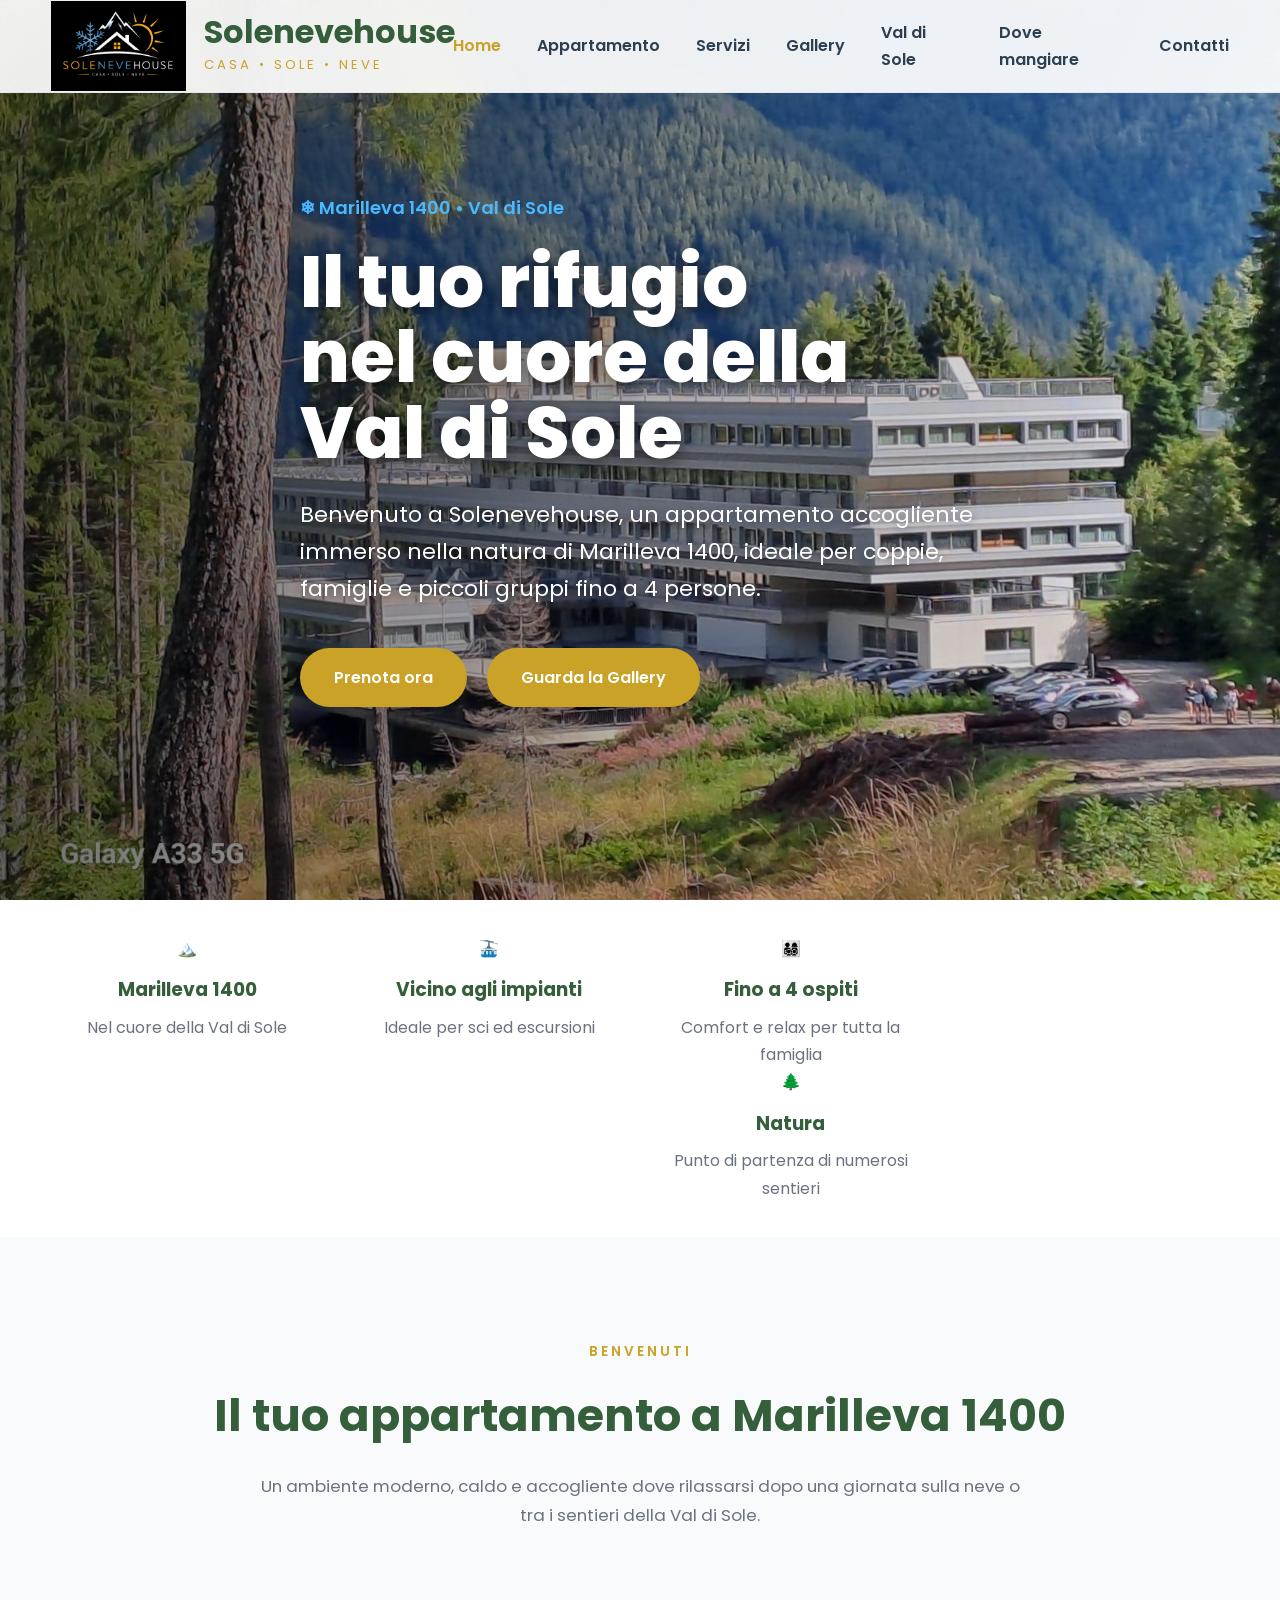
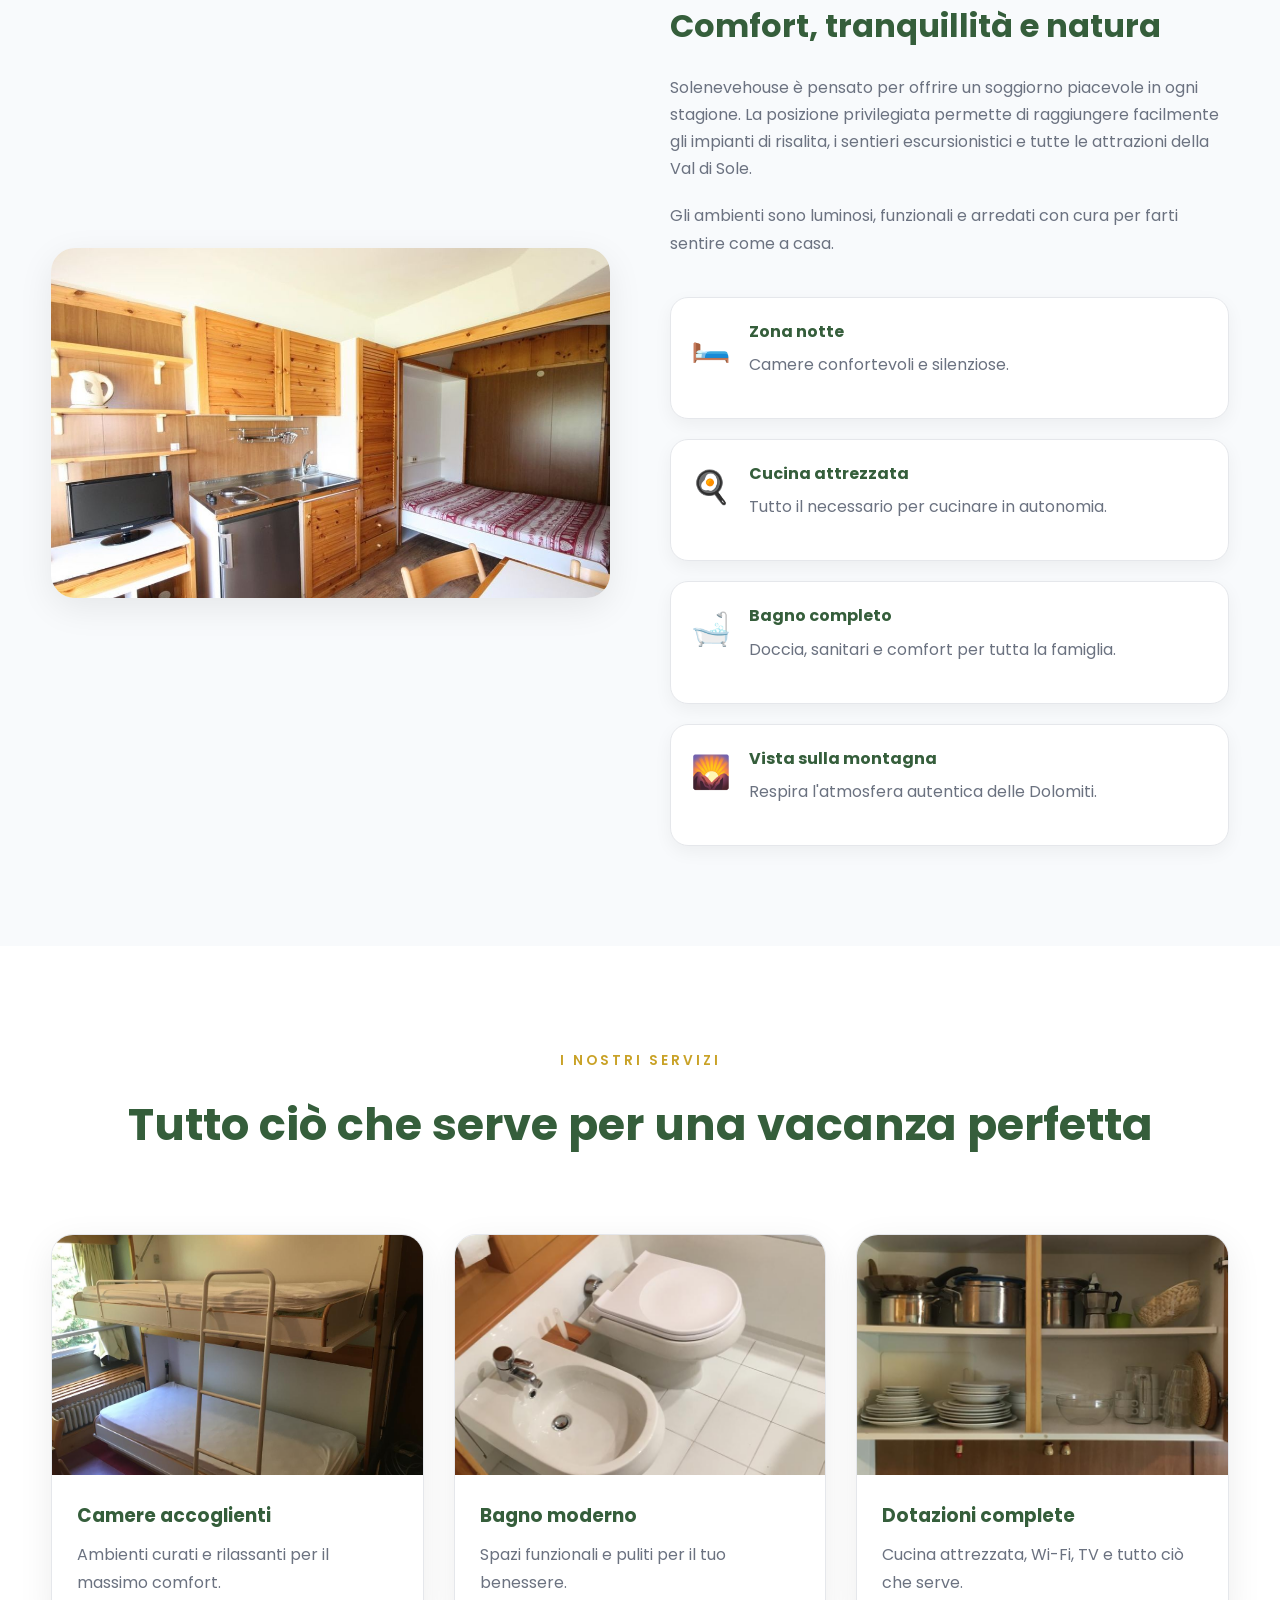
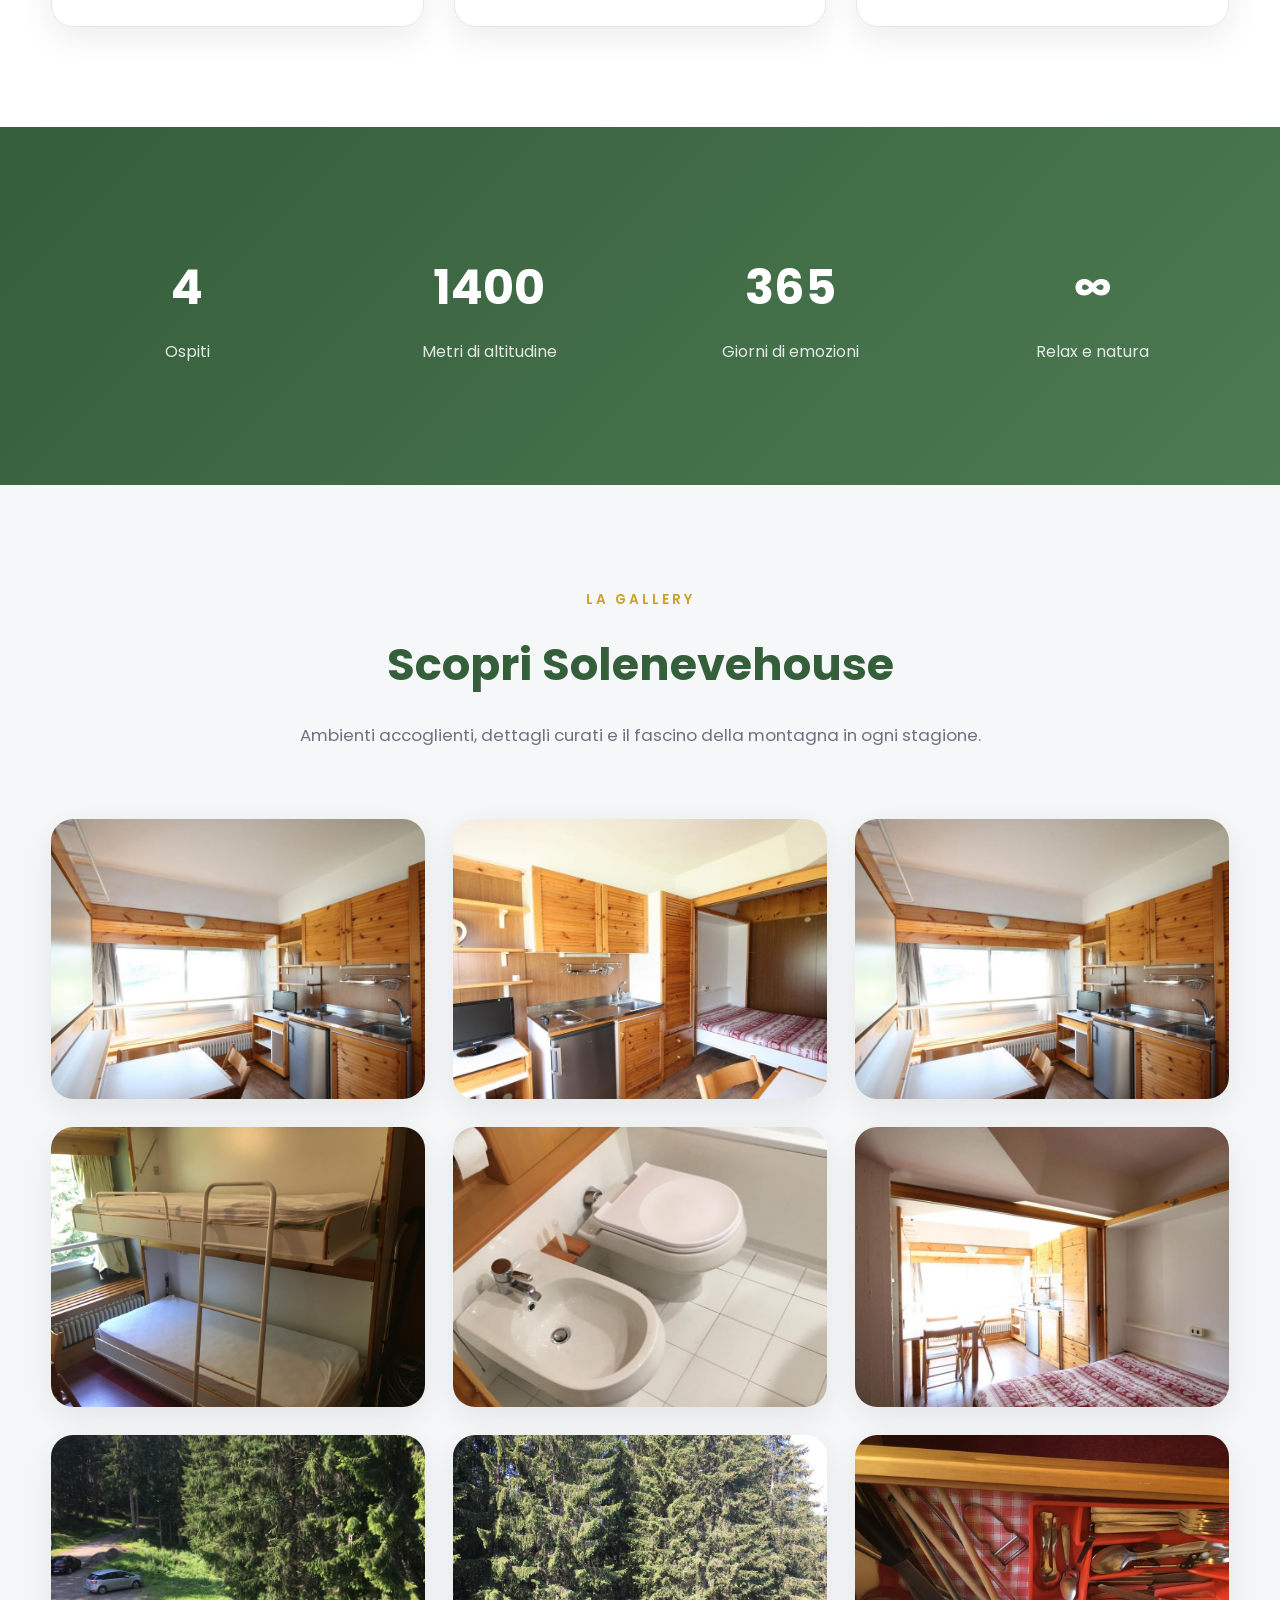
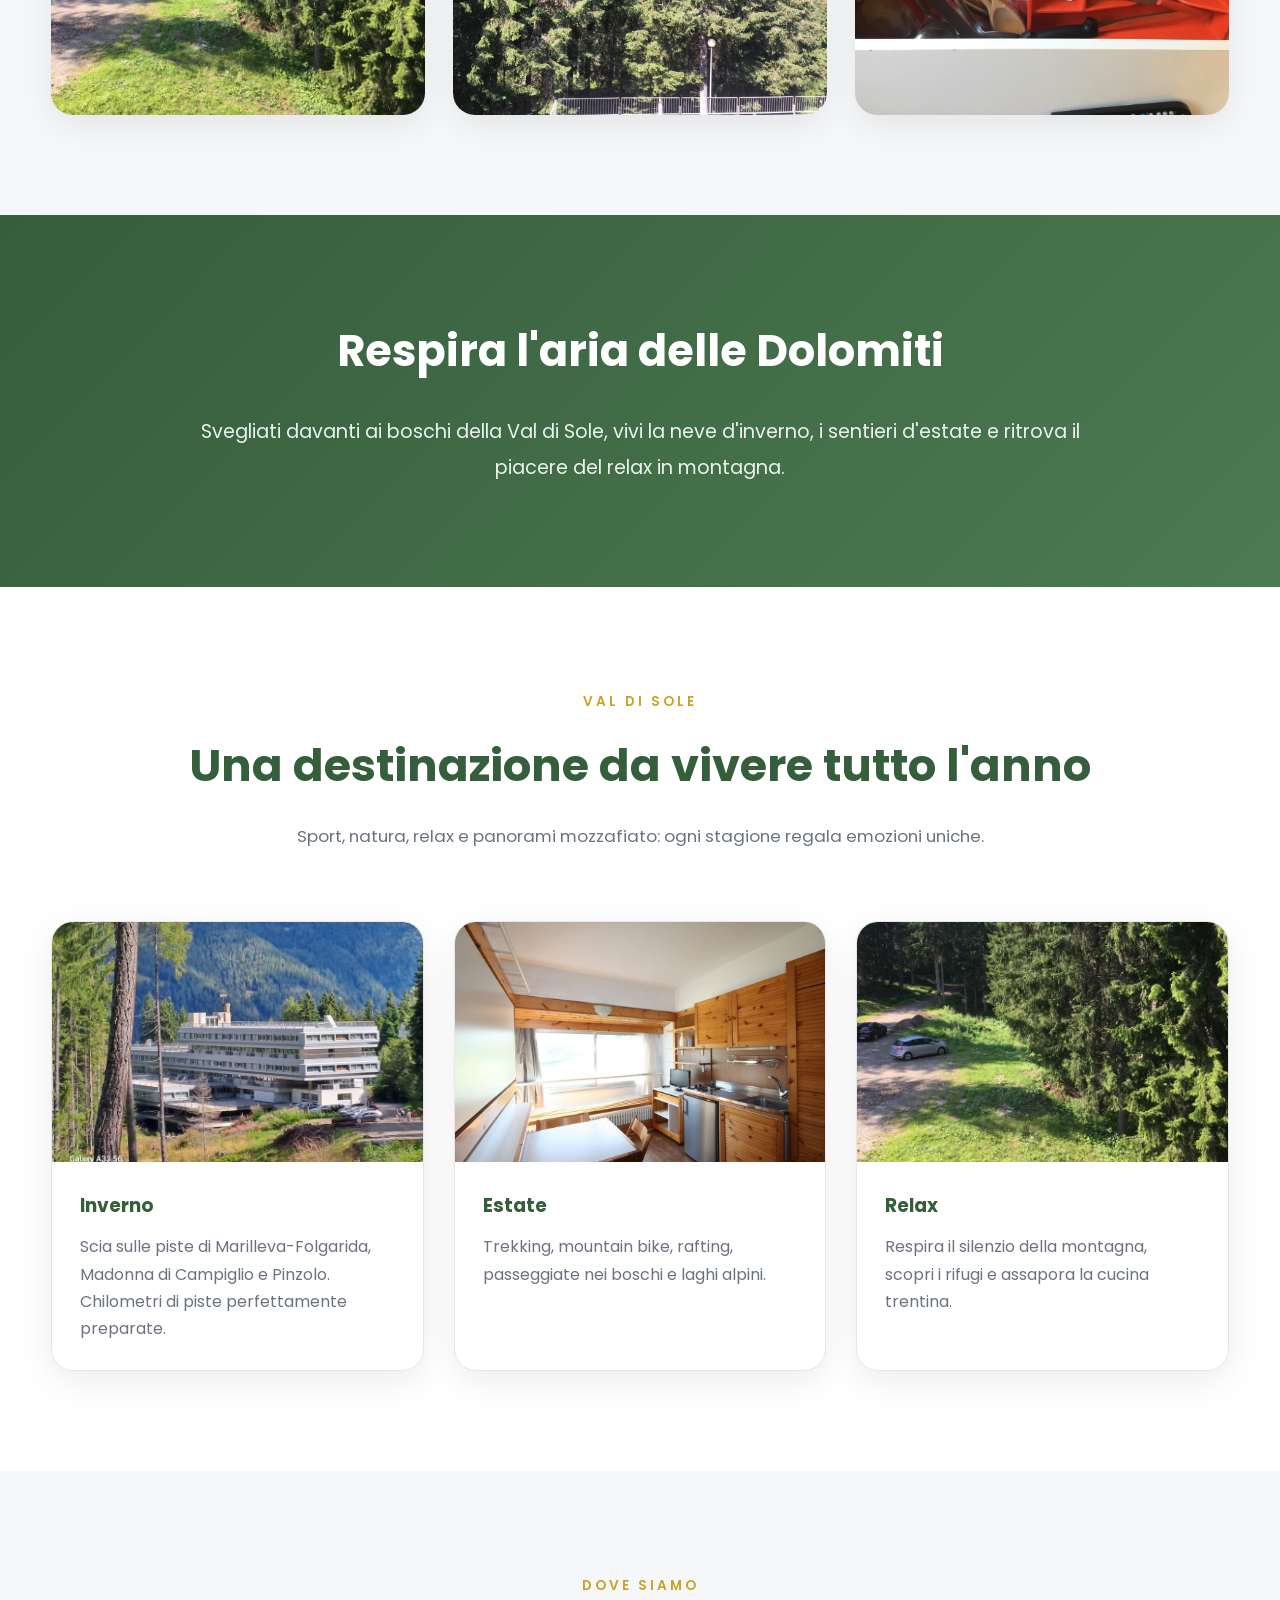
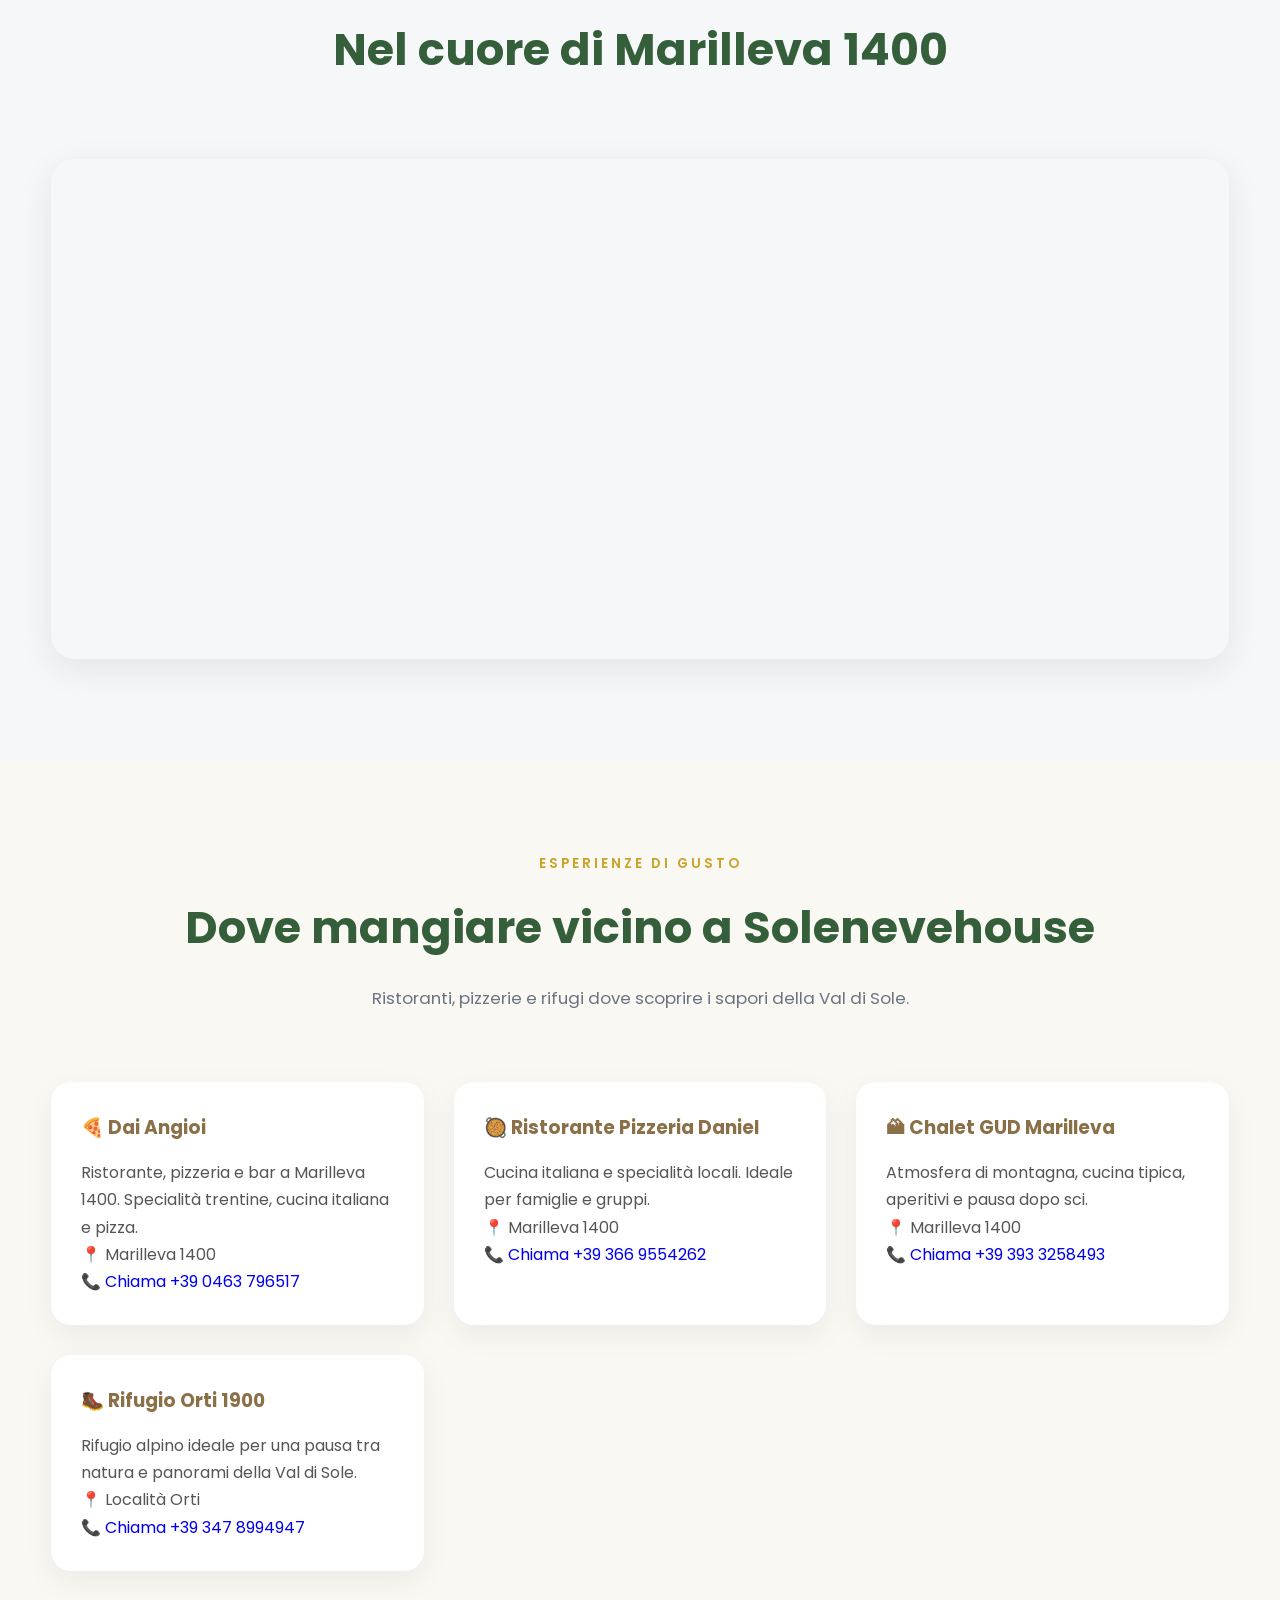
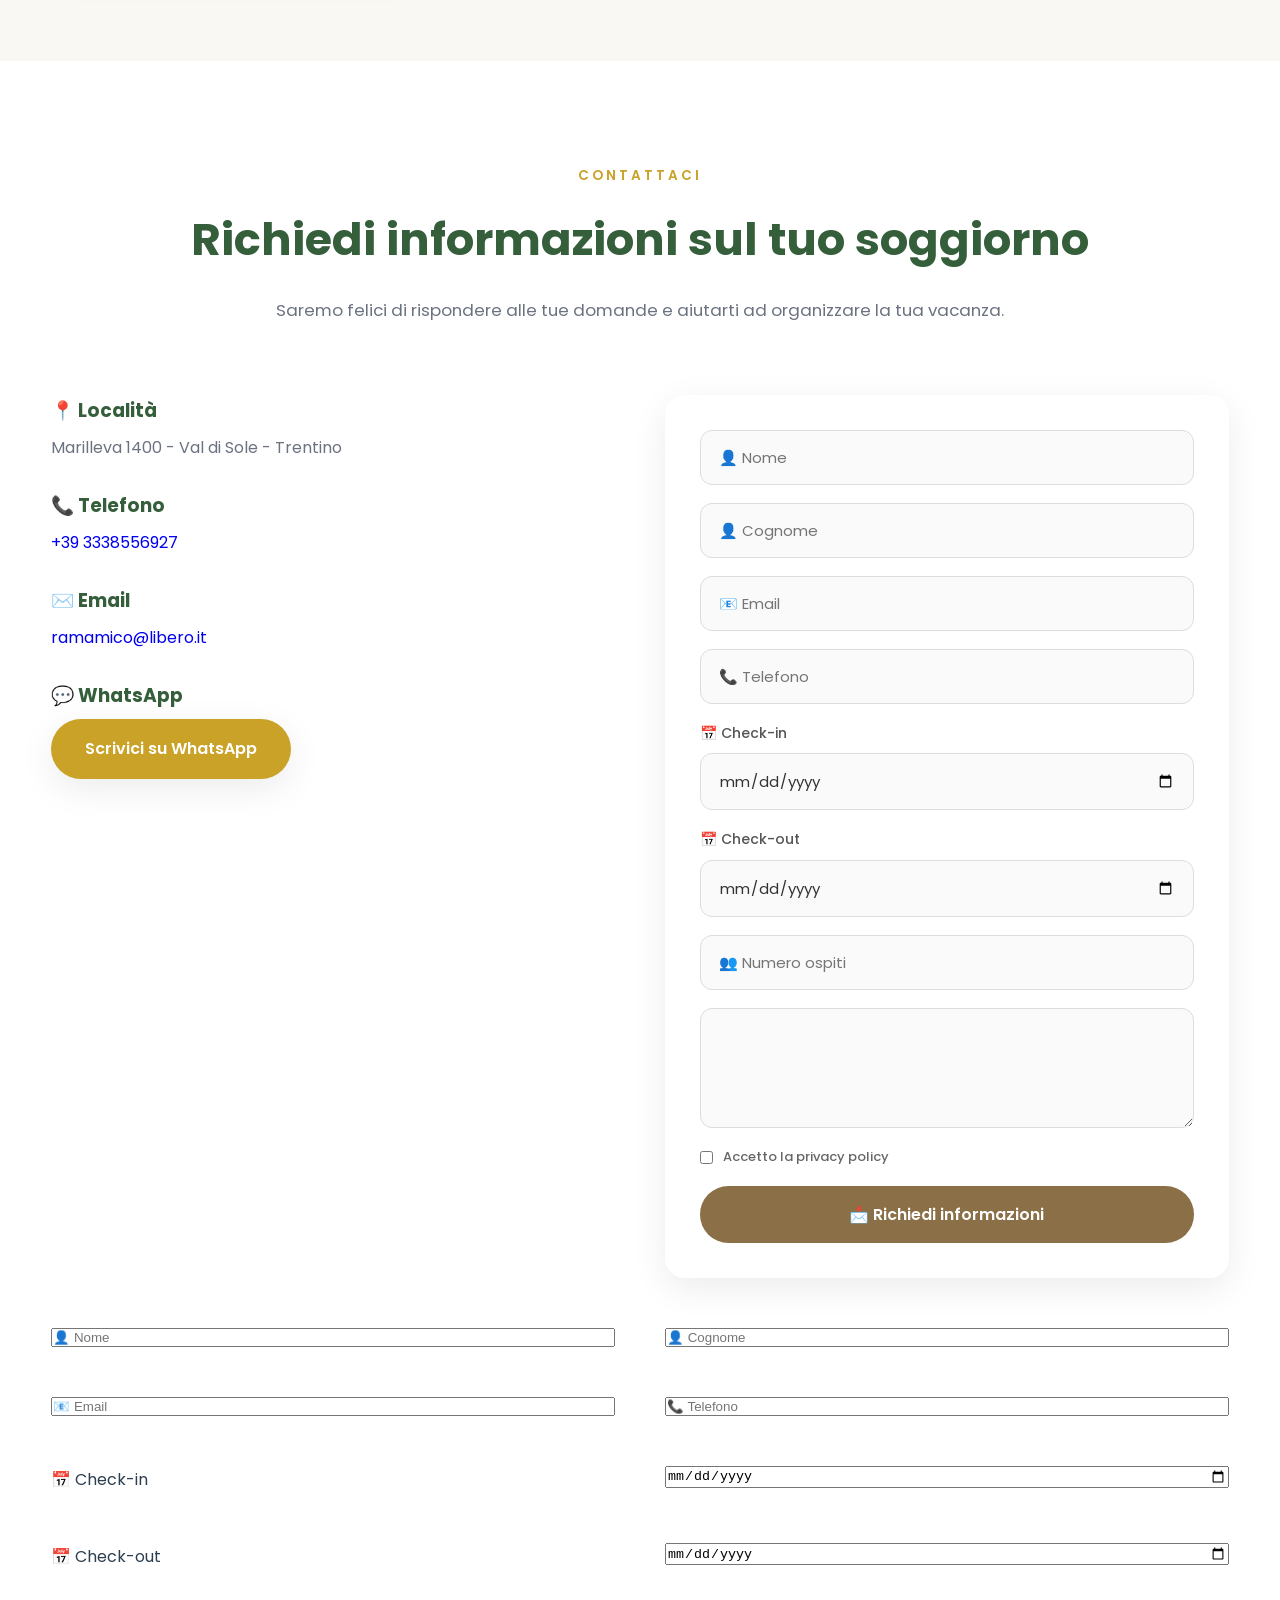
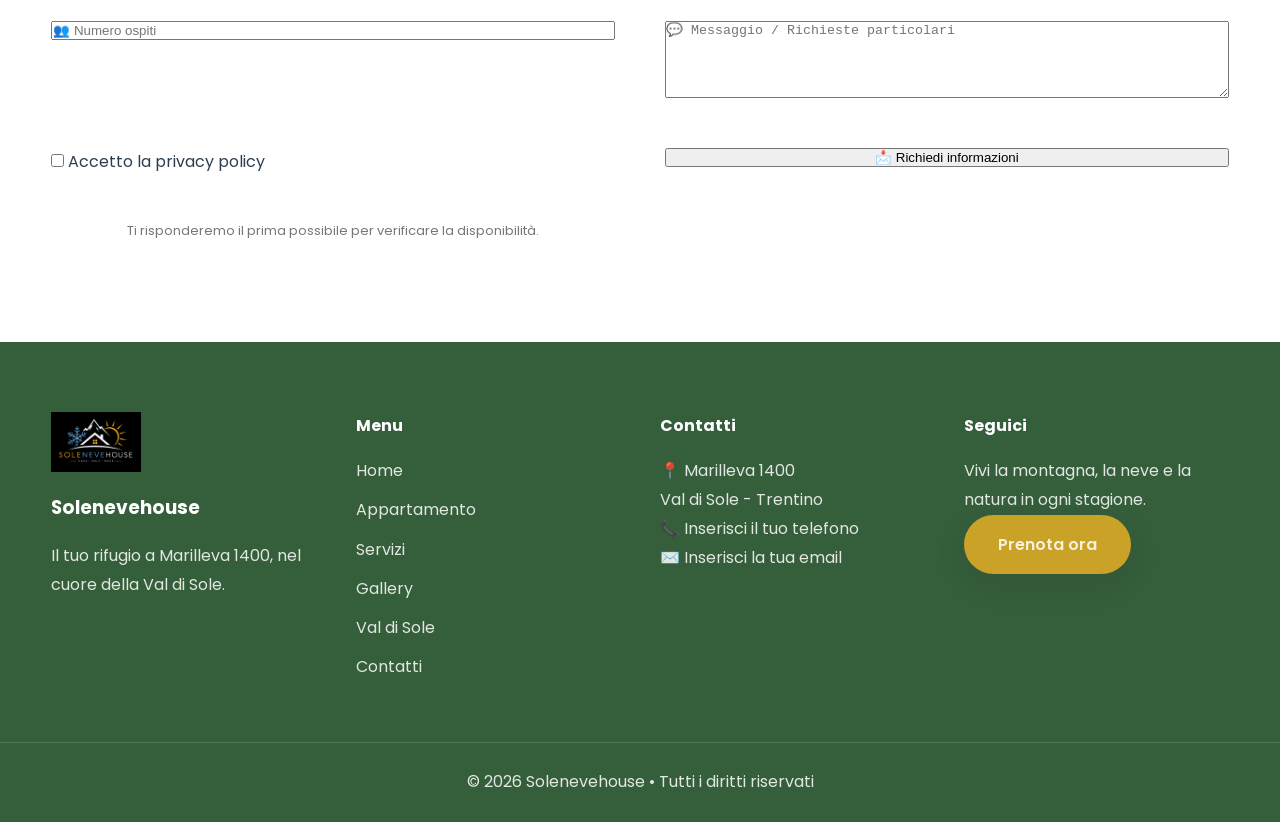
==== index.html @ 74054b87 "Update index.html" ====
<!DOCTYPE html>
<html lang="it">

<head>

<meta charset="UTF-8">
<meta name="viewport" content="width=device-width, initial-scale=1.0">

<title>Solenevehouse | Appartamento a Marilleva 1400 - Val di Sole</title>

<meta name="description" content="Appartamento accogliente a Marilleva 1400 nel cuore della Val di Sole. Ideale per vacanze sulla neve e trekking estivi.">

<meta name="keywords" content="Marilleva, Val di Sole, appartamento, vacanze, sci, trekking, Dolomiti, Trentino">

<meta name="author" content="Solenevehouse">

<link rel="icon" href="assets/images/logo.png">

<link rel="preconnect" href="https://fonts.googleapis.com">

<link rel="preconnect" href="https://fonts.gstatic.com" crossorigin>

<link href="https://fonts.googleapis.com/css2?family=Poppins:wght@300;400;500;600;700&display=swap" rel="stylesheet">

<link rel="stylesheet" href="assets/css/style.css">

</head>

<body>

<header class="header">

<div class="container header-content">

<a href="#home" class="logo">

<img src="assets/images/logo.png" alt="Logo Solenevehouse">

<div class="logo-text">

<h2>Solenevehouse</h2>

<span>Casa • Sole • Neve</span>

</div>

</a>

<nav class="navbar">

<ul>

<li><a href="#home">Home</a></li>

<li><a href="#about">Appartamento</a></li>

<li><a href="#services">Servizi</a></li>

<li><a href="#gallery">Gallery</a></li>

<li><a href="#experience">Val di Sole</a></li>
    
<li><a href="#restaurants">Dove mangiare</a></li>
    
<li><a href="#contact">Contatti</a></li>

</ul>

</nav>

<button class="menu-toggle">

☰

</button>

</div>

</header>

<section class="hero" id="home">

    <div class="container hero-content">

        <span class="hero-location">
            ❄ Marilleva 1400 • Val di Sole
        </span>

        <h1>
            Il tuo rifugio<br>
            nel cuore della<br>
            Val di Sole
        </h1>

        <p>
            Benvenuto a Solenevehouse, un appartamento accogliente immerso
            nella natura di Marilleva 1400, ideale per coppie, famiglie
            e piccoli gruppi fino a 4 persone.
        </p>

        <div class="hero-buttons">

            <a href="#contact" class="btn btn-primary">
                Prenota ora
            </a>

            <a href="#gallery" class="btn btn-secondary">
                Guarda la Gallery
            </a>

        </div>

    </div>

</section>

<section class="info-bar">

<div class="container">

<div class="info-item">

🏔️

<h3>Marilleva 1400</h3>

<p>Nel cuore della Val di Sole</p>

</div>

<div class="info-item">

🚠

<h3>Vicino agli impianti</h3>

<p>Ideale per sci ed escursioni</p>

</div>

<div class="info-item">

👨‍👩‍👧‍👦

<h3>Fino a 4 ospiti</h3>

<p>Comfort e relax per tutta la famiglia</p>

<div class="info-item">

🌲
    
<h3> Natura</h3>
    
<p>Punto di partenza di numerosi sentieri</p>

</div>

</section>
<!-- ===========================================
     APPARTAMENTO
=========================================== -->

<section id="about" class="about">

    <div class="container">

        <div class="section-title">

            <span>Benvenuti</span>

            <h2>Il tuo appartamento a Marilleva 1400</h2>

            <p>

                Un ambiente moderno, caldo e accogliente dove rilassarsi
                dopo una giornata sulla neve o tra i sentieri della Val di Sole.

            </p>

        </div>

        <div class="about-grid">

            <div class="about-image">

                <img src="assets/images/gallery2.jpg" alt="Panoramica appartamento">

            </div>

            <div class="about-content">

                <h3>Comfort, tranquillità e natura</h3>

                <p>

                    Solenevehouse è pensato per offrire un soggiorno piacevole
                    in ogni stagione. La posizione privilegiata permette di
                    raggiungere facilmente gli impianti di risalita, i sentieri
                    escursionistici e tutte le attrazioni della Val di Sole.

                </p>

                <p>

                    Gli ambienti sono luminosi, funzionali e arredati con cura
                    per farti sentire come a casa.

                </p>

                <div class="features">

                    <div class="feature">

                        <span>🛏️</span>

                        <div>

                            <h4>Zona notte</h4>

                            <p>Camere confortevoli e silenziose.</p>

                        </div>

                    </div>

                    <div class="feature">

                        <span>🍳</span>

                        <div>

                            <h4>Cucina attrezzata</h4>

                            <p>Tutto il necessario per cucinare in autonomia.</p>

                        </div>

                    </div>

                    <div class="feature">

                        <span>🛁</span>

                        <div>

                            <h4>Bagno completo</h4>

                            <p>Doccia, sanitari e comfort per tutta la famiglia.</p>

                        </div>

                    </div>

                    <div class="feature">

                        <span>🌄</span>

                        <div>

                            <h4>Vista sulla montagna</h4>

                            <p>Respira l'atmosfera autentica delle Dolomiti.</p>

                        </div>

                    </div>

                </div>

            </div>

        </div>

    </div>

</section>

<!-- ===========================================
     SERVIZI
=========================================== -->

<section id="services" class="services">

    <div class="container">

        <div class="section-title">

            <span>I nostri servizi</span>

            <h2>Tutto ciò che serve per una vacanza perfetta</h2>

        </div>

        <div class="services-grid">

            <div class="service-card">

                <img src="assets/images/gallery4.jpg" alt="Camere">

                <h3>Camere accoglienti</h3>

                <p>

                    Ambienti curati e rilassanti per il massimo comfort.

                </p>

            </div>

            <div class="service-card">

                <img src="assets/images/gallery5.jpg" alt="Bagno">

                <h3>Bagno moderno</h3>

                <p>

                    Spazi funzionali e puliti per il tuo benessere.

                </p>

            </div>

            <div class="service-card">

                <img src="assets/images/accessori.jpg" alt="Accessori">

                <h3>Dotazioni complete</h3>

                <p>

                    Cucina attrezzata, Wi-Fi, TV e tutto ciò che serve.

                </p>

            </div>

        </div>

    </div>

</section>

<!-- ===========================================
     NUMERI
=========================================== -->

<section class="stats">

    <div class="container">

        <div class="stat">

            <h2>4</h2>

            <p>Ospiti</p>

        </div>

        <div class="stat">

            <h2>1400</h2>

            <p>Metri di altitudine</p>

        </div>

        <div class="stat">

            <h2>365</h2>

            <p>Giorni di emozioni</p>

        </div>

        <div class="stat">

            <h2>∞</h2>

            <p>Relax e natura</p>

        </div>

    </div>

</section>
<!-- ===========================================
     GALLERY
=========================================== -->

<section id="gallery" class="gallery">

    <div class="container">

        <div class="section-title">

            <span>La Gallery</span>

            <h2>Scopri Solenevehouse</h2>

            <p>
                Ambienti accoglienti, dettagli curati e il fascino della
                montagna in ogni stagione.
            </p>

        </div>

        <div class="gallery-grid">

            <a href="assets/images/gallery1.jpg" class="gallery-item">
                <img src="assets/images/gallery1.jpg" alt="Solenevehouse Gallery 1">
            </a>

            <a href="assets/images/gallery2.jpg" class="gallery-item">
                <img src="assets/images/gallery2.jpg" alt="Solenevehouse Gallery 2">
            </a>

            <a href="assets/images/gallery3.jpg" class="gallery-item">
                <img src="assets/images/gallery3.jpg" alt="Solenevehouse Gallery 3">
            </a>

            <a href="assets/images/gallery4.jpg" class="gallery-item">
                <img src="assets/images/gallery4.jpg" alt="Solenevehouse Gallery 4">
            </a>

            <a href="assets/images/gallery5.jpg" class="gallery-item">
                <img src="assets/images/gallery5.jpg" alt="Solenevehouse Gallery 5">
            </a>

            <a href="assets/images/gallery6.jpg" class="gallery-item">
                <img src="assets/images/gallery6.jpg" alt="Solenevehouse Gallery 6">
            </a>

            <a href="assets/images/gallery7.jpg" class="gallery-item">
                <img src="assets/images/gallery7.jpg" alt="Solenevehouse Gallery 7">
            </a>

            <a href="assets/images/gallery8.jpg" class="gallery-item">
                <img src="assets/images/gallery8.jpg" alt="Solenevehouse Gallery 8">
            </a>

            <a href="assets/images/gallery9.jpg" class="gallery-item">
                <img src="assets/images/gallery9.jpg" alt="Solenevehouse Gallery 9">
            </a>

        </div>

    </div>

</section>

<!-- ===========================================
     EMOTIONAL SECTION
=========================================== -->

<section class="quote-section">

    <div class="container">

        <div class="quote-box">

            <h2>
                Respira l'aria delle Dolomiti
            </h2>

            <p>

                Svegliati davanti ai boschi della Val di Sole,
                vivi la neve d'inverno, i sentieri d'estate
                e ritrova il piacere del relax in montagna.

            </p>

        </div>

    </div>

</section>
<!-- ===========================================
     VAL DI SOLE
=========================================== -->

<section id="experience" class="experience">

    <div class="container">

        <div class="section-title">

            <span>Val di Sole</span>

            <h2>Una destinazione da vivere tutto l'anno</h2>

            <p>

                Sport, natura, relax e panorami mozzafiato:
                ogni stagione regala emozioni uniche.

            </p>

        </div>

        <div class="experience-grid">

            <div class="experience-card">

                <img src="assets/images/cover.jpeg" alt="Val di Sole">

                <div class="experience-content">

                    <h3>Inverno</h3>

                    <p>

                        Scia sulle piste di Marilleva-Folgarida,
                        Madonna di Campiglio e Pinzolo.
                        Chilometri di piste perfettamente preparate.

                    </p>

                </div>

            </div>

            <div class="experience-card">

                <img src="assets/images/gallery3.jpg" alt="Estate">

                <div class="experience-content">

                    <h3>Estate</h3>

                    <p>

                        Trekking, mountain bike, rafting,
                        passeggiate nei boschi e laghi alpini.

                    </p>

                </div>

            </div>

            <div class="experience-card">

                <img src="assets/images/gallery7.jpg" alt="Relax">

                <div class="experience-content">

                    <h3>Relax</h3>

                    <p>

                        Respira il silenzio della montagna,
                        scopri i rifugi e assapora la cucina trentina.

                    </p>

                </div>

            </div>

        </div>

    </div>

</section>

<!-- ===========================================
     MAPPA
=========================================== -->

<section class="location">

    <div class="container">

        <div class="section-title">

            <span>Dove siamo</span>

            <h2>Nel cuore di Marilleva 1400</h2>

        </div>

        <div class="map-wrapper">

            <iframe
                src="https://www.google.com/maps?q=Marilleva+1400&output=embed"
                loading="lazy"
                allowfullscreen>
            </iframe>

        </div>

    </div>

</section>

<!-- ===========================================
     DOVE MANGIARE
=========================================== -->

<section id="restaurants" class="restaurants">

<div class="container">

<div class="section-title">

<span>Esperienze di gusto</span>

<h2>Dove mangiare vicino a Solenevehouse</h2>

<p>
Ristoranti, pizzerie e rifugi dove scoprire
i sapori della Val di Sole.
</p>

</div>


<div class="restaurants-grid">


<div class="restaurant-card">

<h3>🍕 Dai Angioi</h3>

<p>
Ristorante, pizzeria e bar a Marilleva 1400.
Specialità trentine, cucina italiana e pizza.
</p>

<p>📍 Marilleva 1400</p>

<a href="tel:+390463796517" class="restaurant-phone">
📞 Chiama +39 0463 796517
</a>

</div>



<div class="restaurant-card">

<h3>🥘 Ristorante Pizzeria Daniel</h3>

<p>
Cucina italiana e specialità locali.
Ideale per famiglie e gruppi.
</p>

<p>📍 Marilleva 1400</p>

<a href="tel:+393669554262" class="restaurant-phone">
📞 Chiama +39 366 9554262
</a>

</div>



<div class="restaurant-card">

<h3>🏔 Chalet GUD Marilleva</h3>

<p>
Atmosfera di montagna, cucina tipica,
aperitivi e pausa dopo sci.
</p>

<p>📍 Marilleva 1400</p>

<a href="tel:+393933258493" class="restaurant-phone">
📞 Chiama +39 393 3258493
</a>

</div>



<div class="restaurant-card">

<h3>🥾 Rifugio Orti 1900</h3>

<p>
Rifugio alpino ideale per una pausa
tra natura e panorami della Val di Sole.
</p>

<p>📍 Località Orti</p>

<a href="tel:+393478994947" class="restaurant-phone">
📞 Chiama +39 347 8994947
</a>

</div>


</div>

</div>

</section>
    
<!-- ===========================================
     CONTATTI
=========================================== -->

<section id="contact" class="contact">

    <div class="container">

        <div class="section-title">

            <span>Contattaci</span>

            <h2>Richiedi informazioni sul tuo soggiorno</h2>

            <p>

                Saremo felici di rispondere alle tue domande
                e aiutarti ad organizzare la tua vacanza.

            </p>

        </div>

        <div class="contact-grid">

            <div class="contact-info">

                <div class="contact-item">

                    <h3>📍 Località</h3>

                    <p>Marilleva 1400 - Val di Sole - Trentino</p>

                </div>

                <div class="contact-item">

                    <h3>📞 Telefono</h3>

                   <p>
                        <a href="tel:+393338556927">
                        +39 3338556927
                        </a>
                    </p>    

                </div>

                <div class="contact-item">

                    <h3>✉️ Email</h3>

                    <p>
                        <a href="mailto:ramamico@libero.it">
                        ramamico@libero.it
                        </a>
                    </p>
                </div>

                <div class="contact-item">

                    <h3>💬 WhatsApp</h3>

                    <a href="https://wa.me/393338556927"
                       class="btn">
                        Scrivici su WhatsApp
                    </a>

                </div>

            </div>

<form action="https://formsubmit.co/ramamicho@libero.it" method="POST">

    <!-- Oggetto della mail che ricevi -->
    <input type="hidden" name="_subject" value="Nuova richiesta soggiorno - Solenevehouse">

    <!-- Risposta automatica al cliente -->
    <input type="hidden" name="_autoresponse" value="Grazie per aver contattato Solenevehouse. Abbiamo ricevuto la tua richiesta e ti risponderemo al più presto con tutte le informazioni sulla disponibilità e sul soggiorno.">

    <!-- Evita la pagina standard di FormSubmit -->
    <input type="hidden" name="_next" value="https://www.solenevehouse.it/grazie.html">

    <!-- Protezione antispam -->
    <input type="hidden" name="_captcha" value="true">


    <input type="text" 
           name="nome" 
           placeholder="👤 Nome" 
           required>


    <input type="text" 
           name="cognome" 
           placeholder="👤 Cognome" 
           required>


    <input type="email" 
           name="email" 
           placeholder="📧 Email" 
           required>


    <input type="tel" 
           name="telefono" 
           placeholder="📞 Telefono">


    <label>📅 Check-in</label>

    <input type="date" 
           name="checkin" 
           required>


    <label>📅 Check-out</label>

    <input type="date" 
           name="checkout" 
           required>


    <input type="number" 
           name="ospiti" 
           placeholder="👥 Numero ospiti"
           min="1"
           max="4"
           required>


    <textarea name="messaggio"
              placeholder="💬 Messaggio / Richieste particolari">
    </textarea>


    <label class="privacy">

        <input type="checkbox" required>

        Accetto la privacy policy

    </label>


    <button type="submit">
        📩 Richiedi informazioni
    </button>


</form>
    <input type="text" 
           name="nome" 
           placeholder="👤 Nome" 
           required>

    <input type="text" 
           name="cognome" 
           placeholder="👤 Cognome" 
           required>

    <input type="email" 
           name="email" 
           placeholder="📧 Email" 
           required>

    <input type="tel" 
           name="telefono" 
           placeholder="📞 Telefono">

    <label>📅 Check-in</label>
    <input type="date" 
           name="checkin" 
           required>

    <label>📅 Check-out</label>
    <input type="date" 
           name="checkout" 
           required>

    <input type="number" 
           name="ospiti" 
           placeholder="👥 Numero ospiti"
           min="1"
           max="4"
           required>

    <textarea name="messaggio" 
              placeholder="💬 Messaggio / Richieste particolari"
              rows="5"></textarea>


    <label class="privacy">

        <input type="checkbox" required>

        Accetto la privacy policy

    </label>


    <input type="hidden" name="_subject" 
           value="Nuova richiesta soggiorno Solenevehouse">


    <button type="submit">
        📩 Richiedi informazioni
    </button>
<p class="form-note">
    Ti risponderemo il prima possibile per verificare la disponibilità.
</p>
</form>

        </div>

    </div>

</section>
<!-- ===========================================
     FOOTER
=========================================== -->

<footer class="footer">

    <div class="container">

        <div class="footer-grid">

            <div class="footer-col">

                <img src="assets/images/logo.png"
                     alt="Solenevehouse Logo"
                     class="footer-logo">

                <h3>Solenevehouse</h3>

                <p>

                    Il tuo rifugio a Marilleva 1400,
                    nel cuore della Val di Sole.

                </p>

            </div>

            <div class="footer-col">

                <h4>Menu</h4>

                <ul>

                    <li><a href="#home">Home</a></li>

                    <li><a href="#about">Appartamento</a></li>

                    <li><a href="#services">Servizi</a></li>

                    <li><a href="#gallery">Gallery</a></li>

                    <li><a href="#experience">Val di Sole</a></li>

                    <li><a href="#contact">Contatti</a></li>

                </ul>

            </div>

            <div class="footer-col">

                <h4>Contatti</h4>

                <p>📍 Marilleva 1400</p>

                <p>Val di Sole - Trentino</p>

                <p>📞 Inserisci il tuo telefono</p>

                <p>✉️ Inserisci la tua email</p>

            </div>

            <div class="footer-col">

                <h4>Seguici</h4>

                <p>

                    Vivi la montagna,
                    la neve e la natura
                    in ogni stagione.

                </p>

                <a href="#contact" class="btn">

                    Prenota ora

                </a>

            </div>

        </div>

    </div>

    <div class="footer-bottom">

        <p>

            © 2026 Solenevehouse • Tutti i diritti riservati

        </p>

    </div>

</footer>

<!-- ===========================================
     BACK TO TOP
=========================================== -->

<a href="#home"
   class="back-to-top"
   aria-label="Torna in alto">

    ↑

</a>

<!-- ===========================================
     SCRIPT
=========================================== -->

<script src="assets/js/script.js"></script>

</body>

</html>
---- assets/css/style.css ----
/* =====================================================
   SOLENEVEHOUSE 4.0 PREMIUM
   PARTE 1 - BASE + HEADER
===================================================== */

/*==========================
ROOT
==========================*/

:root{

    --primary:#355E3B;
    --secondary:#F8FAFC;
    --background:#FFFFFF;
    --section:#F5F7F8;

    --accent:#C9A227;
    --accent-hover:#B88F1D;

    --text:#2C3E50;
    --text-light:#6B7280;

    --border:#E5E7EB;

    --radius:18px;

    --shadow:0 10px 35px rgba(0,0,0,.08);

    --transition:.35s ease;

}

/*==========================
RESET
==========================*/

*{

    margin:0;
    padding:0;
    box-sizing:border-box;

}

html{

    scroll-behavior:smooth;

}

body{

    font-family:'Poppins',sans-serif;

    background:var(--background);

    color:var(--text);

    overflow-x:hidden;

    line-height:1.7;

}

img{

    display:block;

    max-width:100%;

}

a{

    text-decoration:none;

}

ul{

    list-style:none;

}

/*==========================
CONTAINER
==========================*/

.container{

    width:min(1180px,92%);

    margin:auto;

}

/*==========================
HEADER
==========================*/

.header{

    position:fixed;

    top:0;

    left:0;

    width:100%;

    z-index:9999;

    background:rgba(255,255,255,.92);

    backdrop-filter:blur(18px);

    border-bottom:1px solid var(--border);

    transition:.35s;

}

.header-content{

    display:flex;

    justify-content:space-between;

    align-items:center;

    min-height:92px;

}

/*==========================
LOGO
==========================*/

.logo{

    display:flex;

    align-items:center;

    gap:18px;

}

.logo img{

    height:90px;

    width:auto;

    transition:var(--transition);

}

.logo img:hover{

    transform:scale(1.05);

}

.logo-text{

    display:flex;

    flex-direction:column;

}

.logo-text h2{

    font-size:2rem;

    color:var(--primary);

    line-height:1;

    margin-bottom:6px;

}

.logo-text span{

    color:var(--accent);

    letter-spacing:3px;

    font-size:.82rem;

    text-transform:uppercase;

}

/*==========================
MENU
==========================*/

.navbar ul{

    display:flex;

    gap:36px;

    align-items:center;

}

.navbar a{

    color:var(--text);

    font-weight:600;

    transition:var(--transition);

    position:relative;

}

.navbar a::after{

    content:"";

    position:absolute;

    left:0;

    bottom:-8px;

    width:0;

    height:2px;

    background:var(--accent);

    transition:.35s;

}

.navbar a:hover{

    color:var(--accent);

}

.navbar a:hover::after{

    width:100%;

}

/*==========================
MENU MOBILE
==========================*/

.menu-toggle{

    display:none;

    font-size:34px;

    background:none;

    border:none;

    cursor:pointer;

    color:var(--primary);

}

@media(max-width:900px){

    .menu-toggle{

        display:block;

    }

    .navbar{

        position:absolute;

        top:100%;

        left:0;

        width:100%;

        background:white;

        max-height:0;

        overflow:hidden;

        transition:.35s;

        border-bottom:1px solid var(--border);

    }

    .navbar.active{

        max-height:500px;

    }

    .navbar ul{

        flex-direction:column;

        gap:0;

        padding:15px 0;

    }

    .navbar li{

        width:100%;

    }

    .navbar a{

        display:block;

        padding:18px 30px;

    }

    .logo img{

        height:65px;

    }

    .logo-text h2{

        font-size:1.35rem;

    }

    .logo-text span{

        font-size:.70rem;

    }

}
/*=====================================================
 HERO
=====================================================*/

.hero{

    position:relative;

    display:flex;

    align-items:center;

    min-height:100vh;

    color:#fff;

    overflow:hidden;

    background:url("../images/hero.jpeg") center center/cover no-repeat;

}

/* Velo scuro per rendere leggibile il testo */

.hero::before{

    content:"";

    position:absolute;

    inset:0;

    background:linear-gradient(
        90deg,
        rgba(0,0,0,.55) 0%,
        rgba(0,0,0,.30) 45%,
        rgba(0,0,0,.08) 100%
    );

    z-index:1;

}

.hero-content{

    position:relative;

    z-index:2;

    max-width:680px;

}

.hero-location{

    display:inline-block;

    margin-bottom:20px;

    color:#49b8ff;

    font-size:18px;

    font-weight:600;

}

.hero h1{

    font-size:72px;

    line-height:1.05;

    font-weight:800;

    color:#ffffff;

    margin-bottom:25px;

    text-shadow:0 5px 18px rgba(0,0,0,.55);

}

.hero h1 span{

    color:#D4A63F;

}

.hero p{

    font-size:22px;

    line-height:1.7;

    color:#ffffff;

    text-shadow:0 2px 10px rgba(0,0,0,.45);

    margin-bottom:40px;

}

/*=====================================================
 BOTTONI
=====================================================*/

.hero-buttons{

    display:flex;

    gap:20px;

    flex-wrap:wrap;

}

.btn{

    display:inline-flex;

    align-items:center;

    justify-content:center;

    padding:16px 34px;

    border-radius:50px;

    background:var(--accent);

    color:white;

    font-weight:600;

    transition:var(--transition);

    box-shadow:var(--shadow);

}

.btn:hover{

    background:var(--accent-hover);

    transform:translateY(-3px);

}

.btn-outline{

    background:white;

    color:var(--primary);

    border:2px solid var(--primary);

}

.btn-outline:hover{

    background:var(--primary);

    color:white;

}

/*=====================================================
 INFO BAR
=====================================================*/

.info-bar{

    background:white;

    padding:35px 0;

    box-shadow:0 8px 25px rgba(0,0,0,.05);

}

.info-bar .container{

    display:grid;

    grid-template-columns:repeat(4,1fr);

    gap:30px;

}

.info-item{

    text-align:center;

}

.info-item h3{

    margin:12px 0 8px;

    color:var(--primary);

}

.info-item p{

    color:var(--text-light);

}

/*=====================================================
 TITOLI SEZIONI
=====================================================*/

.section-title{

    text-align:center;

    margin-bottom:70px;

}

.section-title span{

    color:var(--accent);

    text-transform:uppercase;

    letter-spacing:3px;

    font-weight:600;

    font-size:.85rem;

}

.section-title h2{

    margin-top:14px;

    margin-bottom:18px;

    font-size:2.8rem;

    color:var(--primary);

}

.section-title p{

    max-width:760px;

    margin:auto;

    color:var(--text-light);

    font-size:1.05rem;

}

/*=====================================================
 RESPONSIVE
=====================================================*/

@media(max-width:900px){

.hero{

    min-height:90vh;

}

.hero-content{

    text-align:center;

    padding-top:110px;

}

.hero-content h1{

    font-size:2.6rem;

}

.hero-content p{

    font-size:1.05rem;

}

.hero-buttons{

    justify-content:center;

}

.info-bar .container{

    grid-template-columns:repeat(2,1fr);

}

}

@media(max-width:600px){

.hero-content h1{

    font-size:2rem;

}

.hero-buttons{

    flex-direction:column;

}

.hero-buttons .btn{

    width:100%;

}

.info-bar .container{

    grid-template-columns:1fr;

}

.section-title h2{

    font-size:2rem;

}

}
/*=====================================================
SEZIONI
=====================================================*/

section{

    padding:100px 0;

}

.about{

    background:#F8FAFC;

}

.services{

    background:#FFFFFF;

}

.stats{

    background:linear-gradient(135deg,#355E3B,#4C7A52);

    color:white;

}

/*=====================================================
ABOUT
=====================================================*/

.about-grid{

    display:grid;

    grid-template-columns:1fr 1fr;

    gap:60px;

    align-items:center;

}

.about-image img{

    width:100%;

    border-radius:24px;

    box-shadow:var(--shadow);

    transition:var(--transition);

}

.about-image img:hover{

    transform:scale(1.02);

}

.about-content h3{

    font-size:2rem;

    color:var(--primary);

    margin-bottom:20px;

}

.about-content p{

    margin-bottom:20px;

    color:var(--text-light);

}

/*=====================================================
FEATURES
=====================================================*/

.features{

    margin-top:40px;

    display:grid;

    gap:20px;

}

.feature{

    display:flex;

    align-items:flex-start;

    gap:18px;

    background:white;

    padding:20px;

    border-radius:18px;

    border:1px solid var(--border);

    box-shadow:0 6px 18px rgba(0,0,0,.05);

}

.feature span{

    font-size:2rem;

}

.feature h4{

    color:var(--primary);

    margin-bottom:6px;

}

.feature p{

    color:var(--text-light);

}

/*=====================================================
SERVIZI
=====================================================*/

.services-grid{

    display:grid;

    grid-template-columns:repeat(3,1fr);

    gap:30px;

}

.service-card{

    background:white;

    border-radius:22px;

    overflow:hidden;

    border:1px solid var(--border);

    box-shadow:var(--shadow);

    transition:var(--transition);

}

.service-card:hover{

    transform:translateY(-8px);

}

.service-card img{

    width:100%;

    height:240px;

    object-fit:cover;

}

.service-card h3{

    padding:25px 25px 10px;

    color:var(--primary);

}

.service-card p{

    padding:0 25px 30px;

    color:var(--text-light);

}

/*=====================================================
STATISTICHE
=====================================================*/

.stats .container{

    display:grid;

    grid-template-columns:repeat(4,1fr);

    gap:30px;

    text-align:center;

}

.stat{

    padding:20px;

}

.stat h2{

    font-size:3rem;

    color:white;

    margin-bottom:10px;

}

.stat p{

    color:rgba(255,255,255,.85);

}

/*=====================================================
RESPONSIVE
=====================================================*/

@media(max-width:900px){

    .about-grid{

        grid-template-columns:1fr;

    }

    .services-grid{

        grid-template-columns:1fr;

    }

    .stats .container{

        grid-template-columns:repeat(2,1fr);

    }

}

@media(max-width:600px){

    section{

        padding:70px 0;

    }

    .about-content h3{

        font-size:1.6rem;

    }

    .stats .container{

        grid-template-columns:1fr;

    }

    .stat h2{

        font-size:2.4rem;

    }

}
/*=====================================================
GALLERY
=====================================================*/

.gallery{

    background:var(--section);

}

.gallery-grid{

    display:grid;

    grid-template-columns:repeat(auto-fit,minmax(300px,1fr));

    gap:28px;

}

.gallery-item{

    display:block;

    overflow:hidden;

    border-radius:22px;

    background:#fff;

    box-shadow:var(--shadow);

    transition:var(--transition);

}

.gallery-item:hover{

    transform:translateY(-8px);

}

.gallery-item img{

    width:100%;

    height:280px;

    object-fit:cover;

    transition:.6s;

}

.gallery-item:hover img{

    transform:scale(1.08);

}

/* ===========================================
   RISTORANTI
=========================================== */


.restaurants {

    padding:90px 0;

    background:#faf8f3;

}


.restaurants-grid {

    display:grid;

    grid-template-columns:repeat(3,1fr);

    gap:30px;

}



.restaurant-card {

    background:white;

    padding:30px;

    border-radius:20px;

    box-shadow:0 10px 30px rgba(0,0,0,0.06);

    transition:.3s;

}



.restaurant-card:hover {

    transform:translateY(-5px);

}



.restaurant-card h3 {

    margin-bottom:15px;

    color:#8b6f47;

}



.restaurant-card p {

    color:#555;

    line-height:1.7;

}



.restaurant-card span {

    display:block;

    margin-top:20px;

    font-size:14px;

    font-weight:500;

}



@media(max-width:900px){

.restaurants-grid {

grid-template-columns:1fr;

}

}

/*=====================================================
QUOTE
=====================================================*/

.quote-section{

    background:linear-gradient(135deg,#355E3B,#4C7A52);

    color:white;

    text-align:center;

}

.quote-box{

    max-width:900px;

    margin:auto;

}

.quote-box h2{

    font-size:2.7rem;

    margin-bottom:25px;

    color:white;

}

.quote-box p{

    font-size:1.2rem;

    color:rgba(255,255,255,.90);

    line-height:1.9;

}

/*=====================================================
VAL DI SOLE
=====================================================*/

.experience{

    background:#ffffff;

}

.experience-grid{

    display:grid;

    grid-template-columns:repeat(3,1fr);

    gap:30px;

}

.experience-card{

    overflow:hidden;

    border-radius:22px;

    background:white;

    border:1px solid var(--border);

    box-shadow:var(--shadow);

    transition:var(--transition);

}

.experience-card:hover{

    transform:translateY(-8px);

}

.experience-card img{

    width:100%;

    height:240px;

    object-fit:cover;

}

.experience-content{

    padding:28px;

}

.experience-content h3{

    color:var(--primary);

    margin-bottom:12px;

}

.experience-content p{

    color:var(--text-light);

}

/*=====================================================
MAPPA
=====================================================*/

.location{

    background:var(--section);

}

.map-wrapper{

    overflow:hidden;

    border-radius:24px;

    box-shadow:var(--shadow);

}

.map-wrapper iframe{

    width:100%;

    height:500px;

    border:0;

    display:block;

}

/*=====================================================
EFFETTI
=====================================================*/

.gallery-item,
.service-card,
.experience-card,
.feature{

    transition:all .35s ease;

}

.gallery-item:hover,
.service-card:hover,
.experience-card:hover{

    box-shadow:0 20px 45px rgba(0,0,0,.12);

}

/*=====================================================
RESPONSIVE
=====================================================*/

@media(max-width:900px){

    .experience-grid{

        grid-template-columns:1fr;

    }

    .gallery-grid{

        grid-template-columns:repeat(2,1fr);

    }

    .quote-box h2{

        font-size:2rem;

    }

}

@media(max-width:600px){

    .gallery-grid{

        grid-template-columns:1fr;

    }

    .gallery-item img{

        height:240px;

    }

    .quote-box h2{

        font-size:1.8rem;

    }

    .quote-box p{

        font-size:1rem;

    }

    .map-wrapper iframe{

        height:350px;

    }

}
/*=====================================================
CONTATTI
=====================================================*/

.contact{

    background:#ffffff;

}

.contact-grid{

    display:grid;

    grid-template-columns:1fr 1fr;

    gap:50px;

    align-items:start;

}

.contact-item{

    margin-bottom:28px;

}

.contact-item h3{

    color:var(--primary);

    margin-bottom:8px;

}

.contact-item p{

    color:var(--text-light);

}

.contact-form{

    display:flex;

    flex-direction:column;

    gap:18px;

}

.contact-form input,
.contact-form textarea{

    width:100%;

    padding:16px 20px;

    border:1px solid var(--border);

    border-radius:14px;

    font-size:1rem;

    font-family:inherit;

    background:#fff;

    color:var(--text);

    transition:var(--transition);

}

.contact-form input:focus,
.contact-form textarea:focus{

    outline:none;

    border-color:var(--accent);

    box-shadow:0 0 0 3px rgba(201,162,39,.15);

}

.contact-form button{

    background:var(--accent);

    color:#fff;

    border:none;

    border-radius:50px;

    padding:16px;

    cursor:pointer;

    font-size:1rem;

    font-weight:600;

    transition:var(--transition);

}

.contact-form button:hover{

    background:var(--accent-hover);

}

/*=====================================================
FOOTER
=====================================================*/

.footer{

    background:var(--primary);

    color:#fff;

    padding:70px 0 25px;

}

.footer-grid{

    display:grid;

    grid-template-columns:repeat(4,1fr);

    gap:40px;

}

.footer-logo{

    width:90px;

    margin-bottom:20px;

}

.footer h3,
.footer h4{

    color:#fff;

    margin-bottom:18px;

}

.footer p{

    color:rgba(255,255,255,.85);

    line-height:1.8;

}

.footer ul{

    padding:0;

}

.footer li{

    margin-bottom:12px;

}

.footer a{

    color:rgba(255,255,255,.85);

    transition:var(--transition);

}

.footer a:hover{

    color:#fff;

}

.footer-bottom{

    margin-top:50px;

    padding-top:25px;

    border-top:1px solid rgba(255,255,255,.15);

    text-align:center;

}

/*=====================================================
BACK TO TOP
=====================================================*/

.back-to-top{

    position:fixed;

    right:25px;

    bottom:25px;

    width:50px;

    height:50px;

    border-radius:50%;

    background:var(--accent);

    color:#fff;

    display:flex;

    justify-content:center;

    align-items:center;

    font-size:1.4rem;

    box-shadow:var(--shadow);

    transition:var(--transition);

    z-index:999;

}

.back-to-top:hover{

    transform:translateY(-5px);

    background:var(--accent-hover);

}

/*=====================================================
ANIMAZIONI
=====================================================*/

@keyframes fadeUp{

    from{

        opacity:0;

        transform:translateY(35px);

    }

    to{

        opacity:1;

        transform:translateY(0);

    }

}

.section-title,
.about-grid,
.services-grid,
.gallery-grid,
.experience-grid,
.contact-grid{

    animation:fadeUp .8s ease both;

}

/*=====================================================
RESPONSIVE
=====================================================*/

@media(max-width:900px){

    .contact-grid{

        grid-template-columns:1fr;

    }

    .footer-grid{

        grid-template-columns:repeat(2,1fr);

    }

}

@media(max-width:600px){

    .footer-grid{

        grid-template-columns:1fr;

        text-align:center;

    }

    .footer-logo{

        margin:0 auto 20px;

    }

    .back-to-top{

        right:15px;

        bottom:15px;

        width:45px;

        height:45px;

    }

}
.hidden{

    opacity:0;

    transform:translateY(40px);

    transition:all .8s ease;

}

.show{

    opacity:1;

    transform:translateY(0);

}

.navbar a.active{

    color:var(--accent);

}

.back-to-top{

    opacity:0;

    pointer-events:none;

    transform:translateY(20px);

}

/* ===========================================
   FORM RICHIESTA SOGGIORNO
=========================================== */

.contact form {

    background: #ffffff;

    padding: 35px;

    border-radius: 20px;

    box-shadow: 0 10px 35px rgba(0,0,0,0.08);

    display: flex;

    flex-direction: column;

    gap: 18px;

}


/* Campi input */

.contact form input,
.contact form textarea {

    width: 100%;

    padding: 15px 18px;

    border: 1px solid #ddd;

    border-radius: 12px;

    font-family: 'Poppins', sans-serif;

    font-size: 15px;

    color: #333;

    background: #fafafa;

    transition: all 0.3s ease;

}


/* Effetto selezione */

.contact form input:focus,
.contact form textarea:focus {

    outline: none;

    border-color: #8b6f47;

    background: #ffffff;

    box-shadow: 0 0 0 3px rgba(139,111,71,0.12);

}


/* Etichette date */

.contact form label {

    font-size: 14px;

    font-weight: 500;

    color: #555;

    margin-bottom: -10px;

}


/* Textarea */

.contact form textarea {

    resize: vertical;

    min-height: 120px;

}


/* Checkbox privacy */

.contact form .privacy {

    display: flex;

    align-items: center;

    gap: 10px;

    font-size: 13px;

    color: #666;

}


.contact form .privacy input {

    width: auto;

}


/* Pulsante */

.contact form button {

    margin-top: 10px;

    padding: 16px;

    border: none;

    border-radius: 50px;

    background: #8b6f47;

    color: white;

    font-family: 'Poppins', sans-serif;

    font-size: 16px;

    font-weight: 600;

    cursor: pointer;

    transition: all 0.3s ease;

}


.contact form button:hover {

    background: #6f5635;

    transform: translateY(-2px);

}


/* Nota sotto il pulsante */

.form-note {

    text-align: center;

    font-size: 13px;

    color: #777;

    margin-top: -5px;

}


/* ===========================================
   RESPONSIVE MOBILE FORM
=========================================== */


@media(max-width:768px){


    .contact form {

        padding:25px 20px;

        border-radius:15px;

    }


    .contact form input,
    .contact form textarea {

        font-size:14px;

        padding:13px 15px;

    }


}
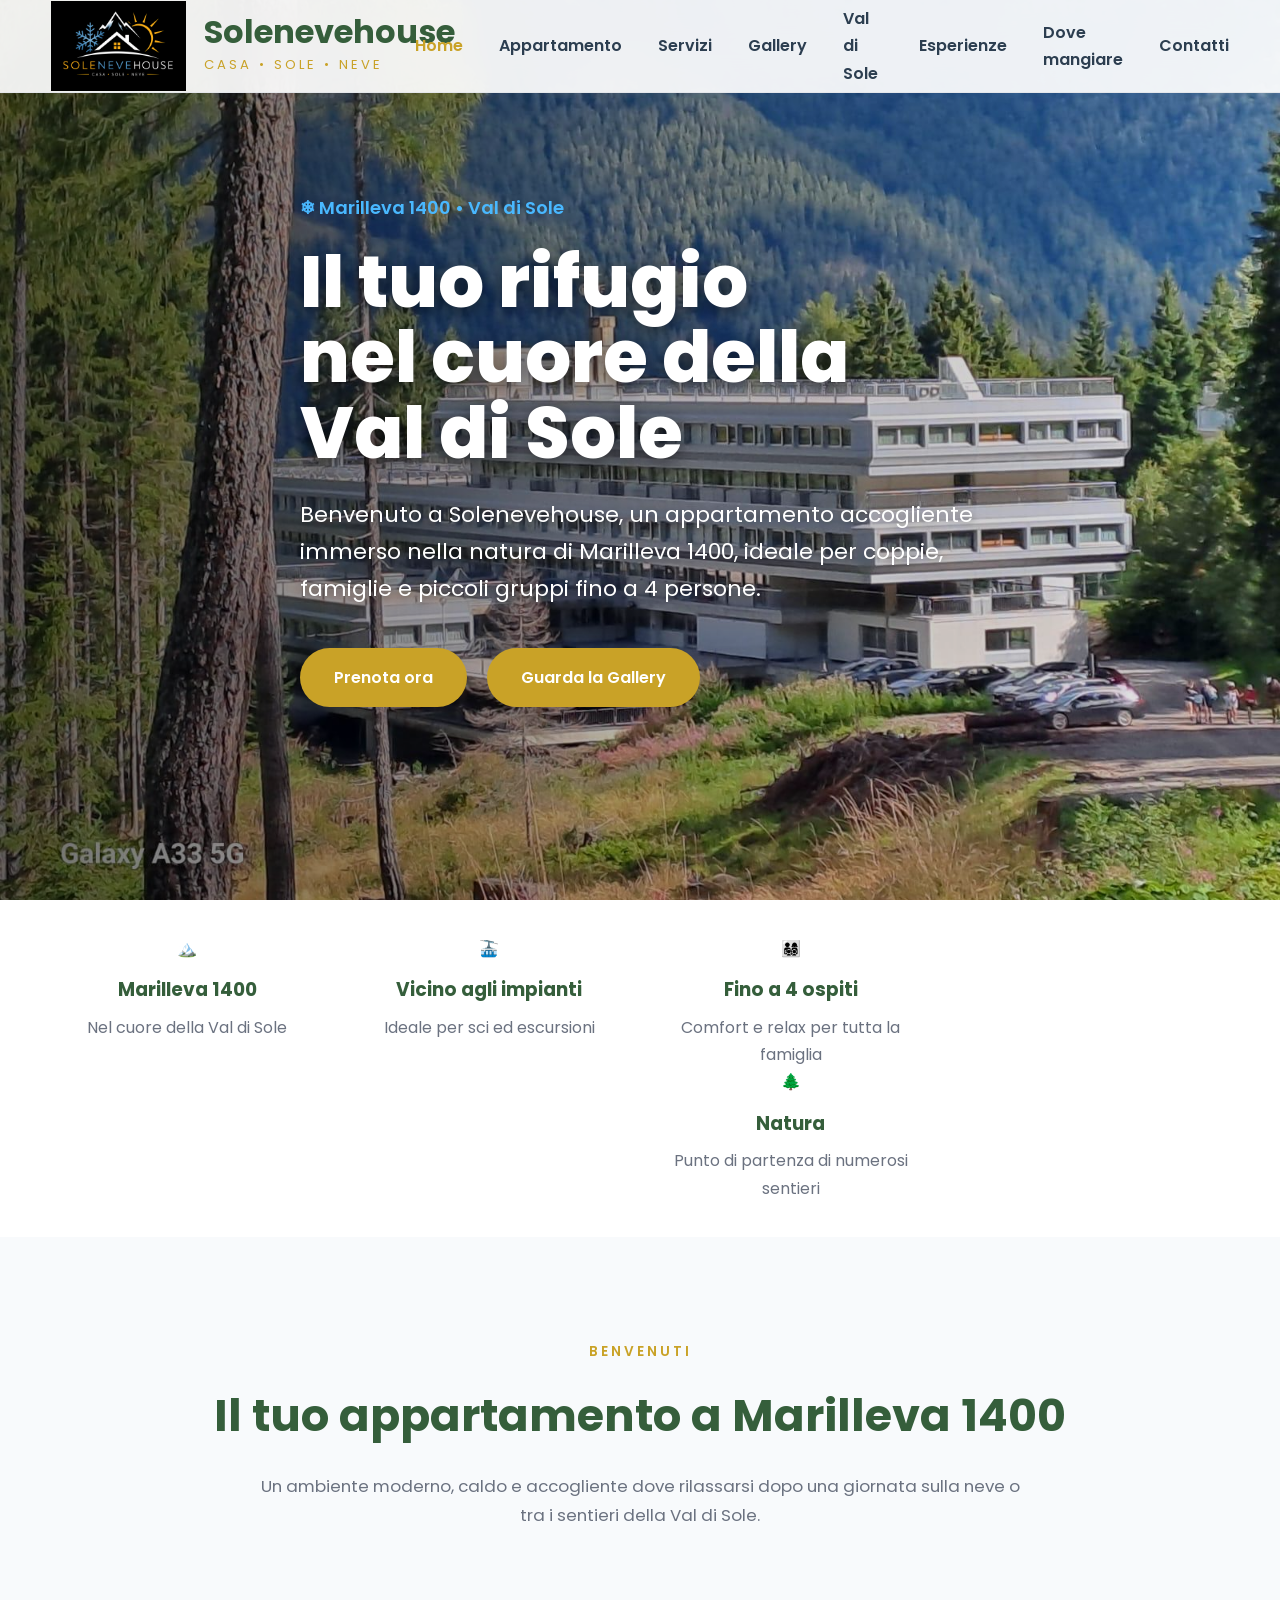
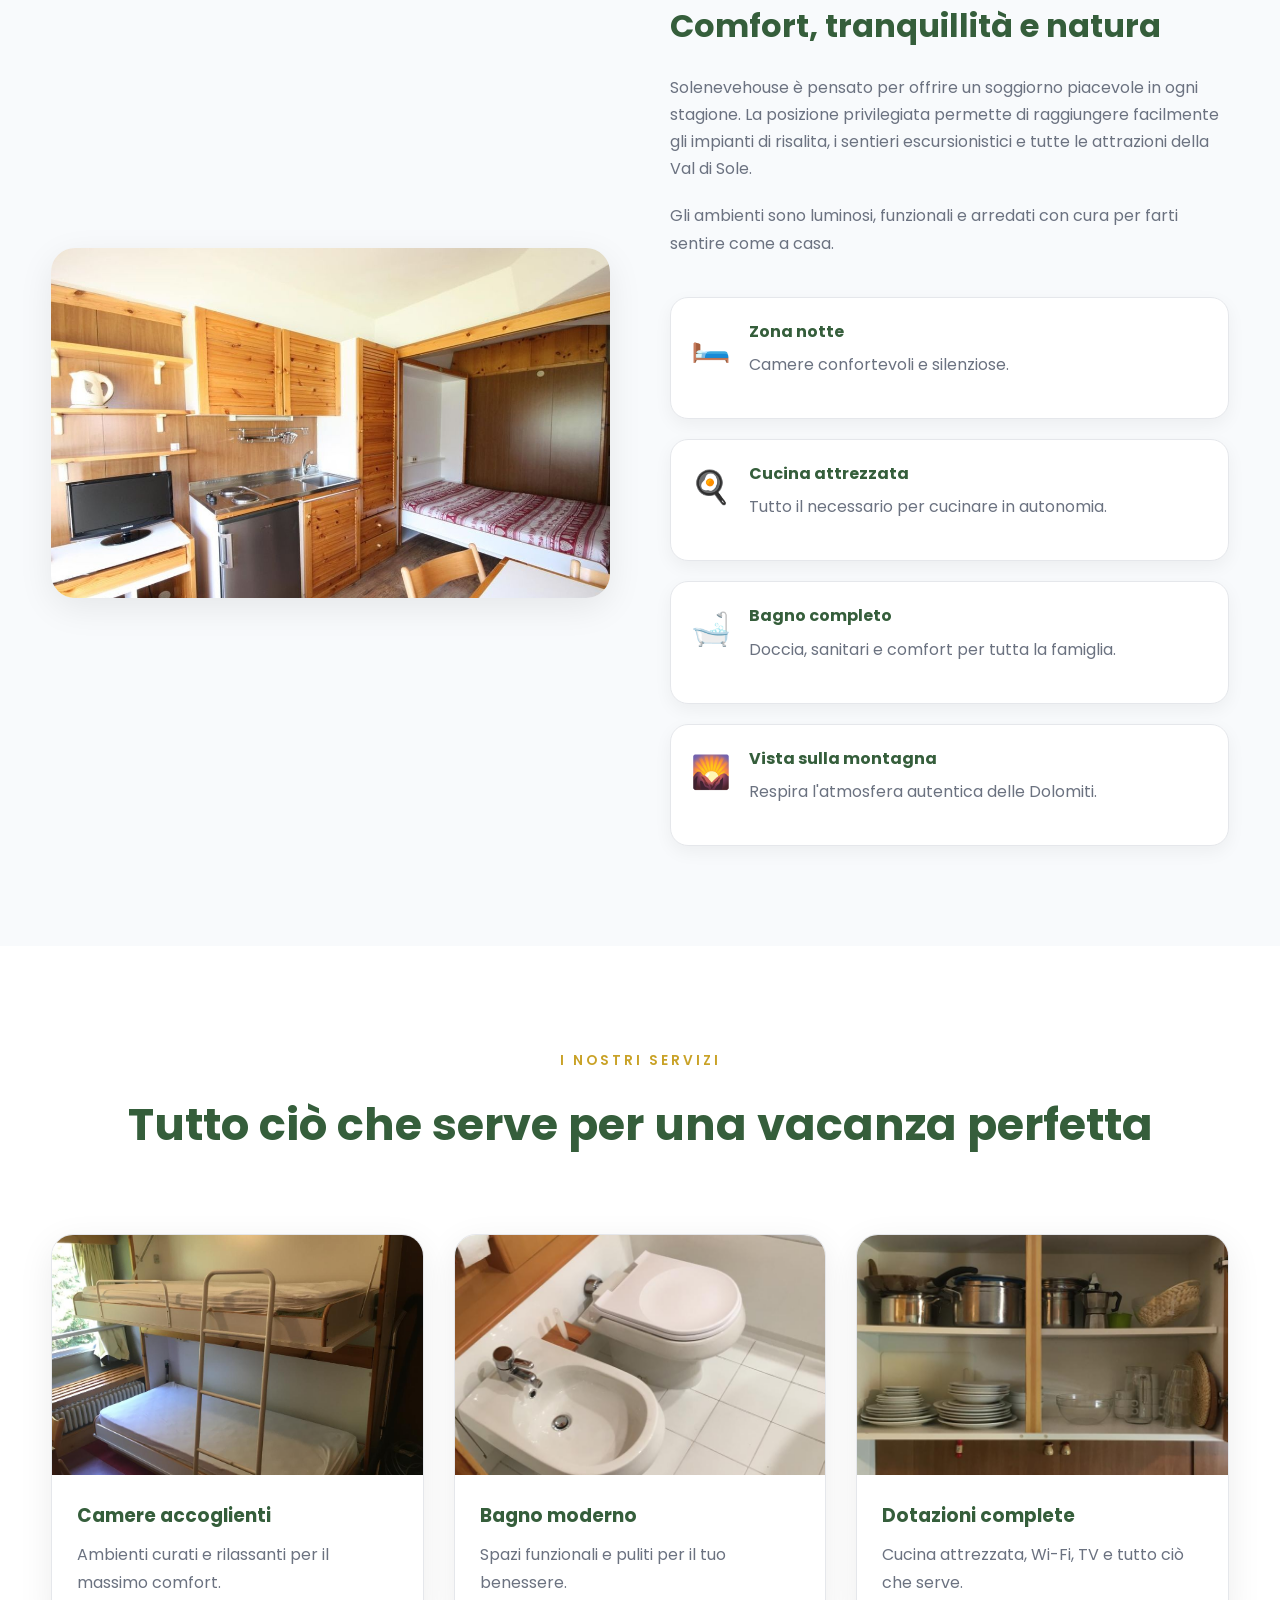
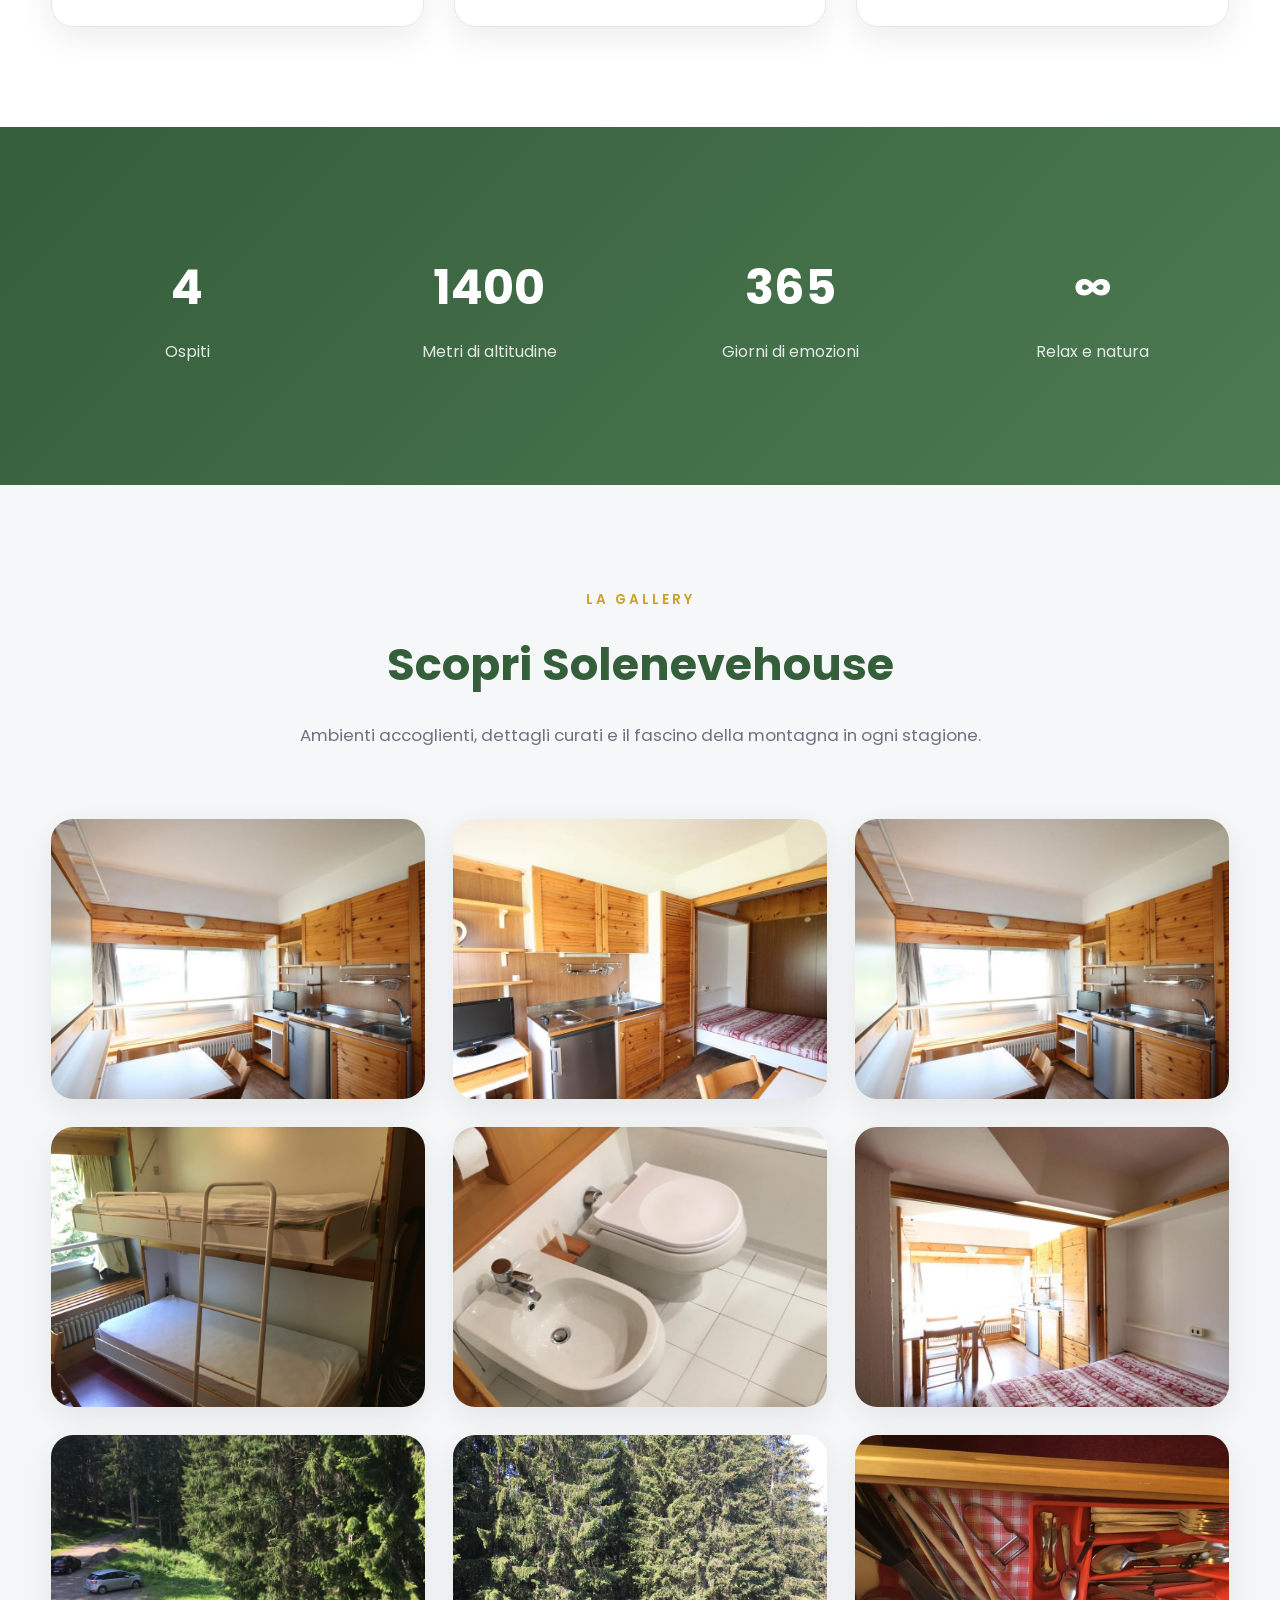
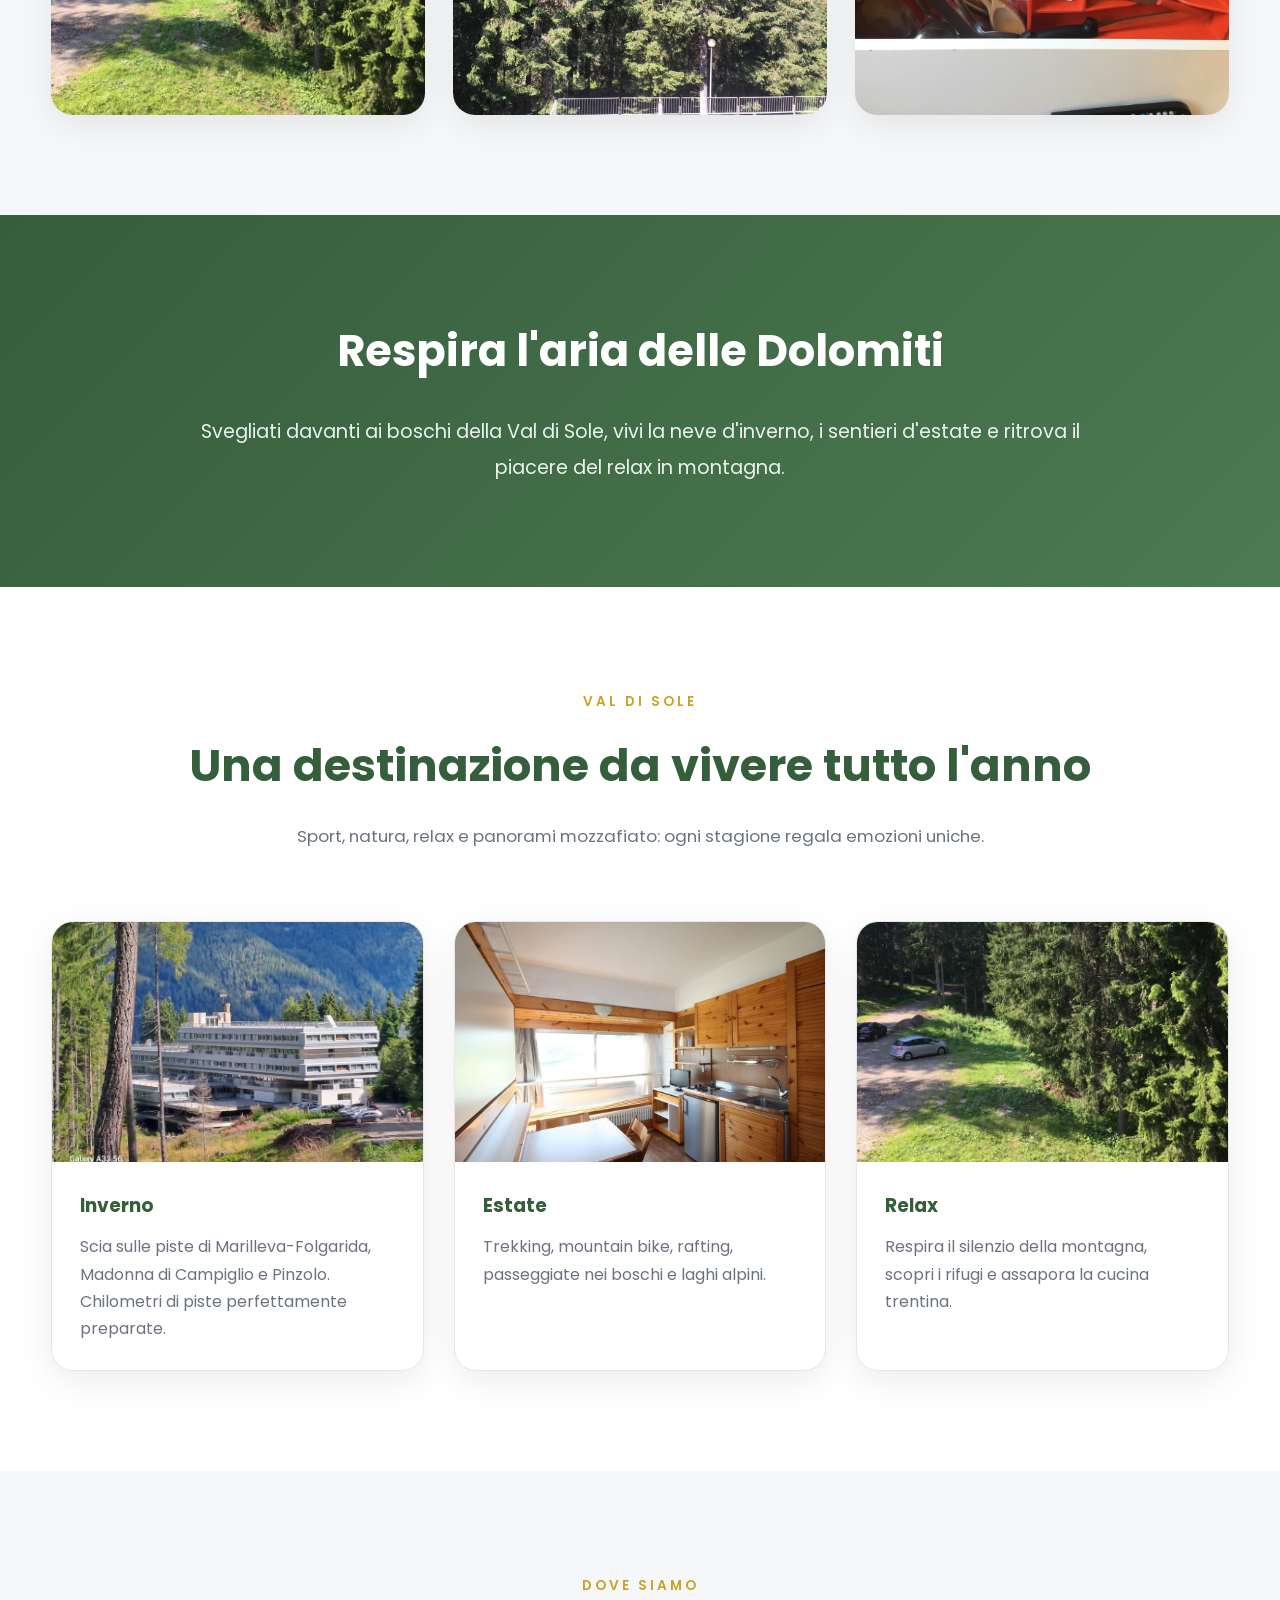
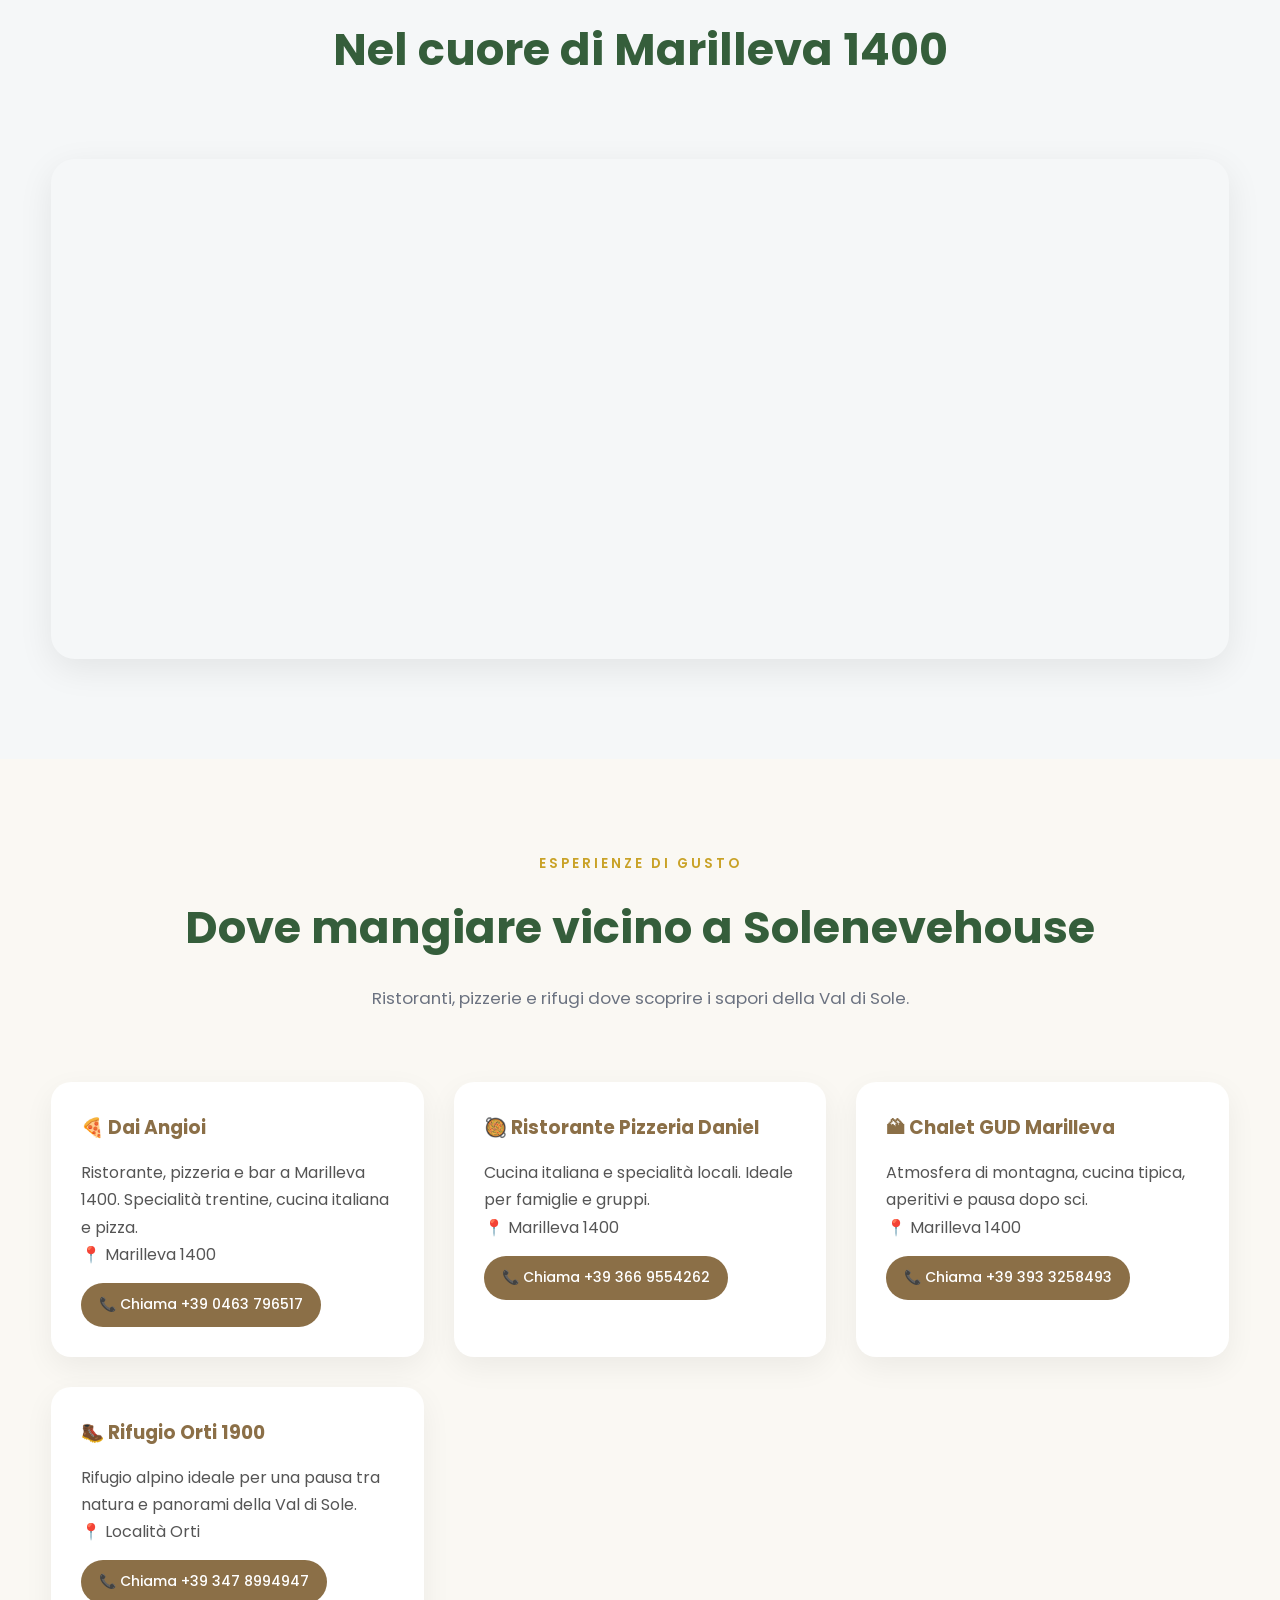
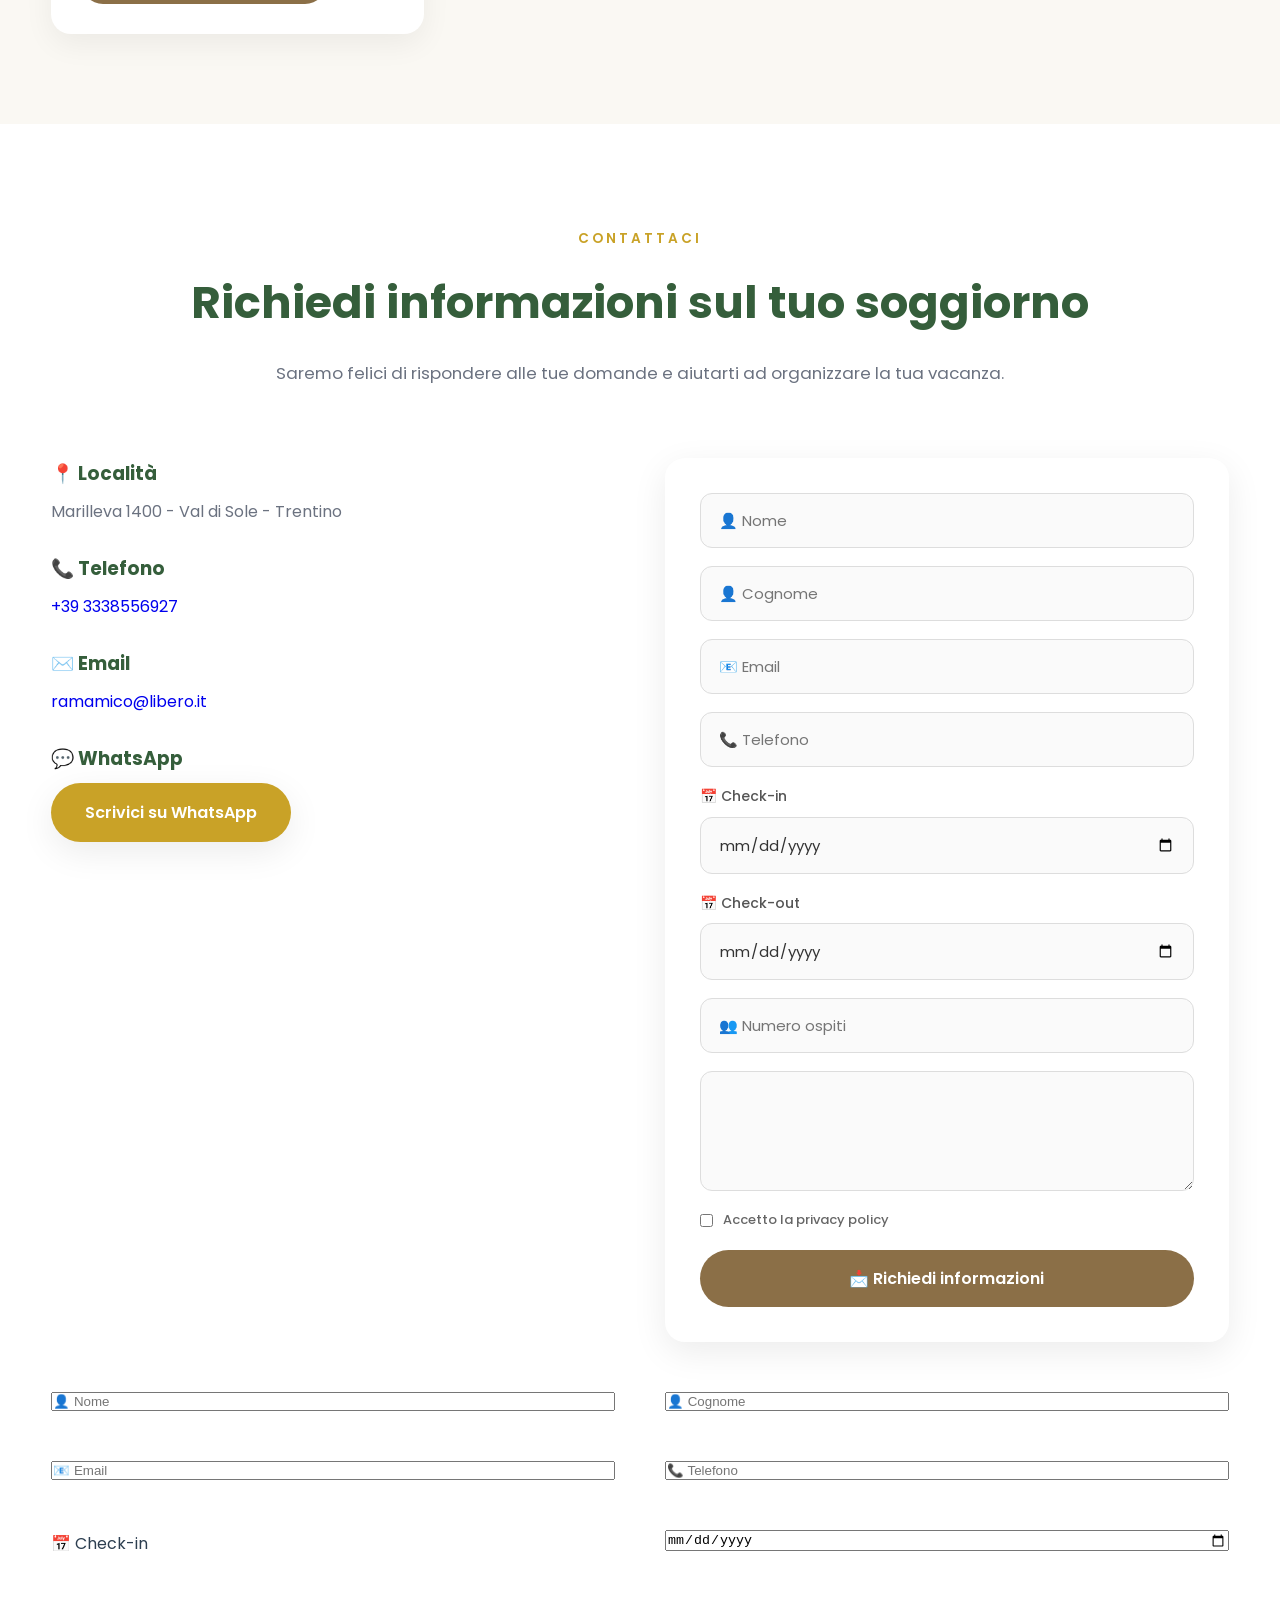
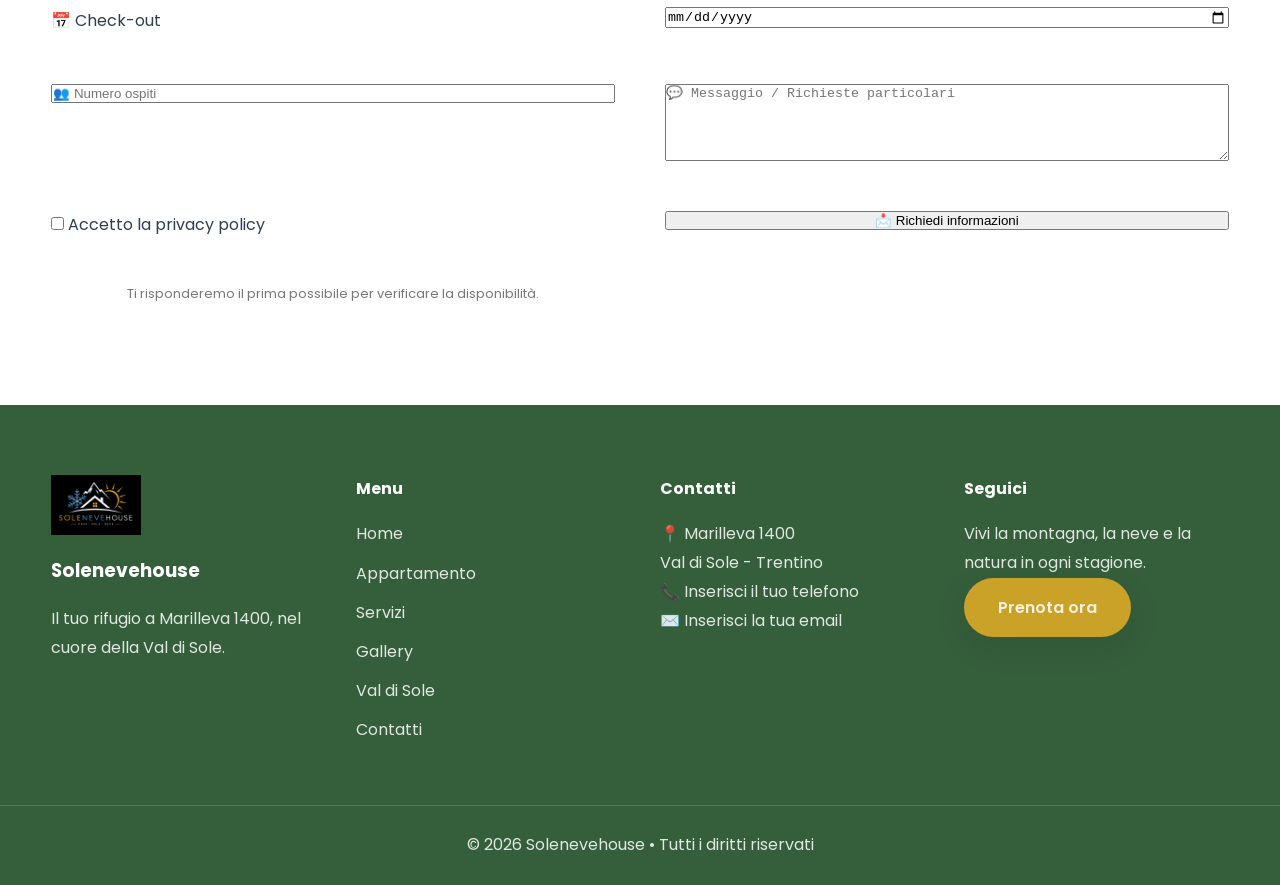
==== commit ee74ee91: "Update index.html" ====
--- a/index.html
+++ b/index.html
@@ -59,7 +59,9 @@
 <li><a href="#gallery">Gallery</a></li>
 
 <li><a href="#experience">Val di Sole</a></li>
-    
+
+<li><a href="#experience">Esperienze</a></li>
+      
 <li><a href="#restaurants">Dove mangiare</a></li>
     
 <li><a href="#contact">Contatti</a></li>
--- a/assets/css/style.css
+++ b/assets/css/style.css
@@ -1921,3 +1921,40 @@
 
 
 }
+
+/* ===========================================
+   RISTORANTI - TELEFONO
+=========================================== */
+
+.restaurant-phone {
+
+    display: inline-block;
+
+    margin-top: 15px;
+
+    padding: 10px 18px;
+
+    border-radius: 30px;
+
+    background: #8b6f47;
+
+    color: white;
+
+    font-size: 14px;
+
+    font-weight: 500;
+
+    text-decoration: none;
+
+    transition: all 0.3s ease;
+
+}
+
+
+.restaurant-phone:hover {
+
+    background: #6f5635;
+
+    transform: translateY(-2px);
+
+}
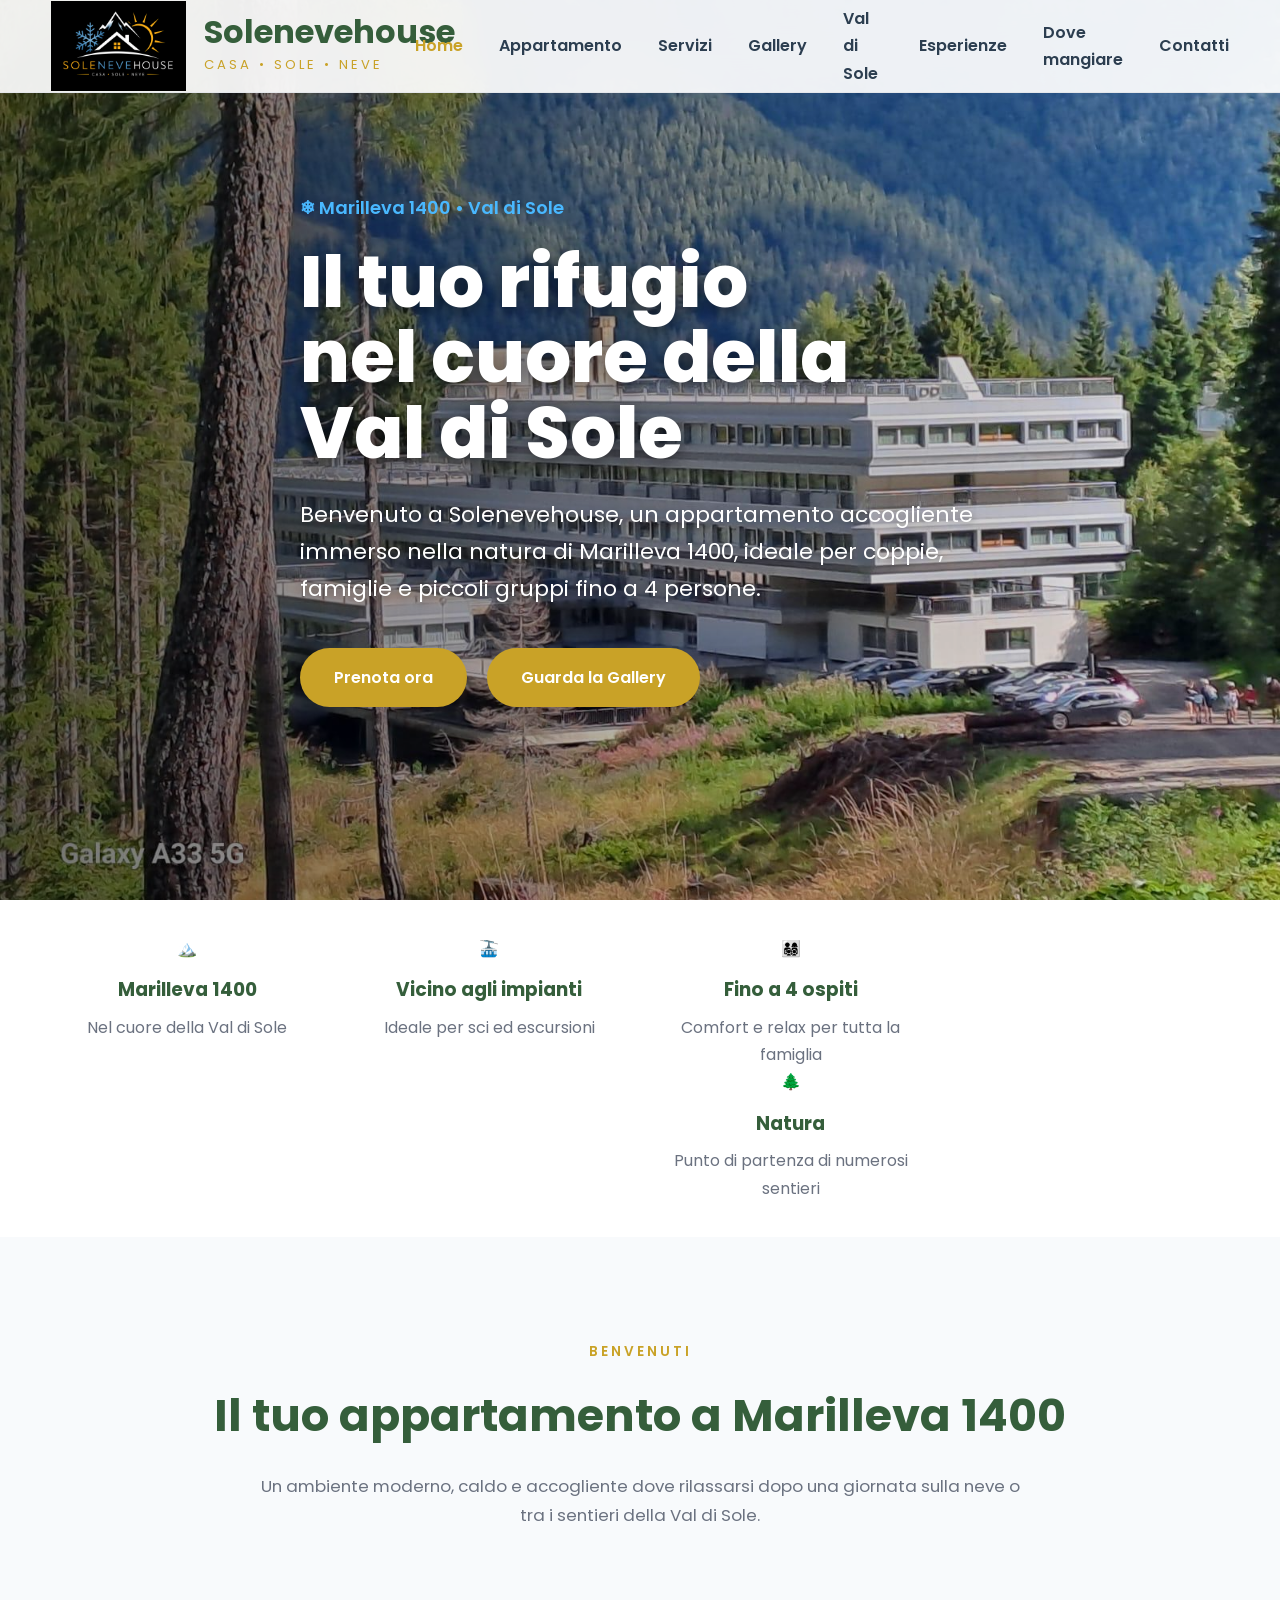
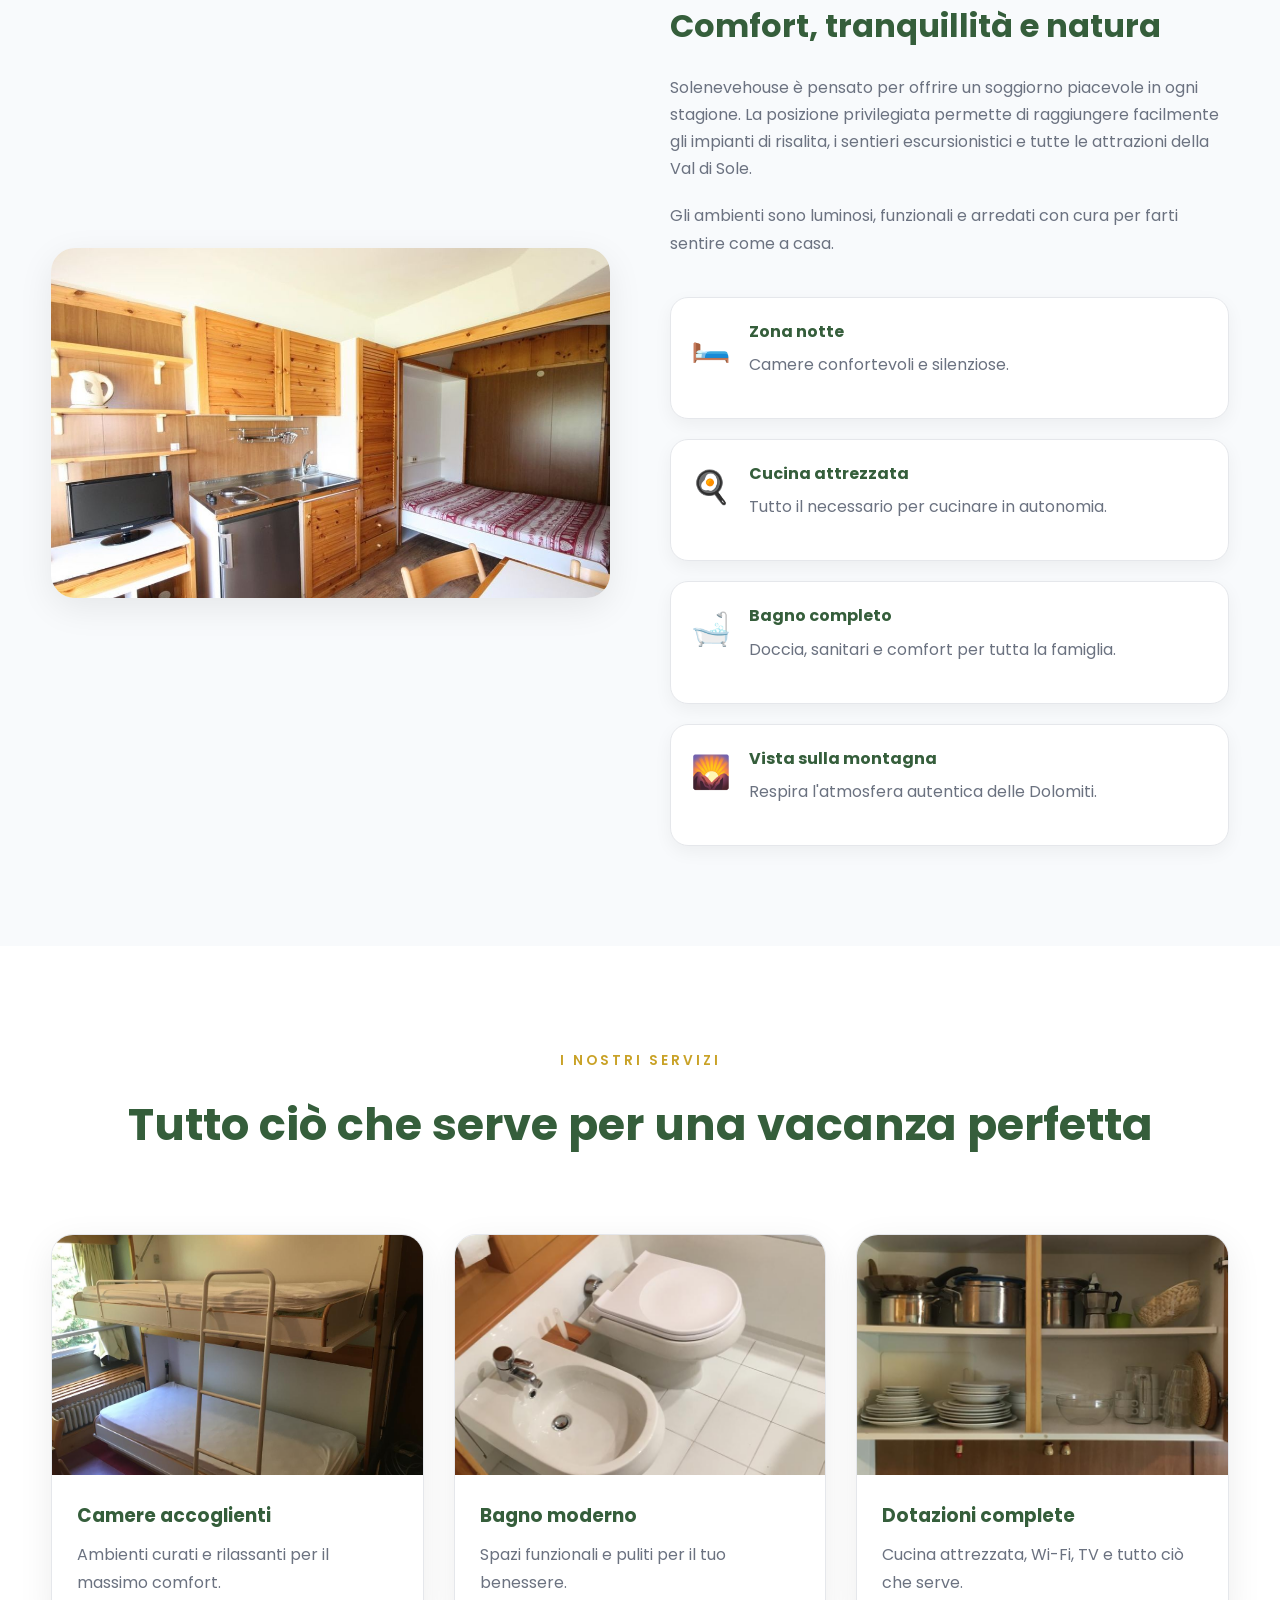
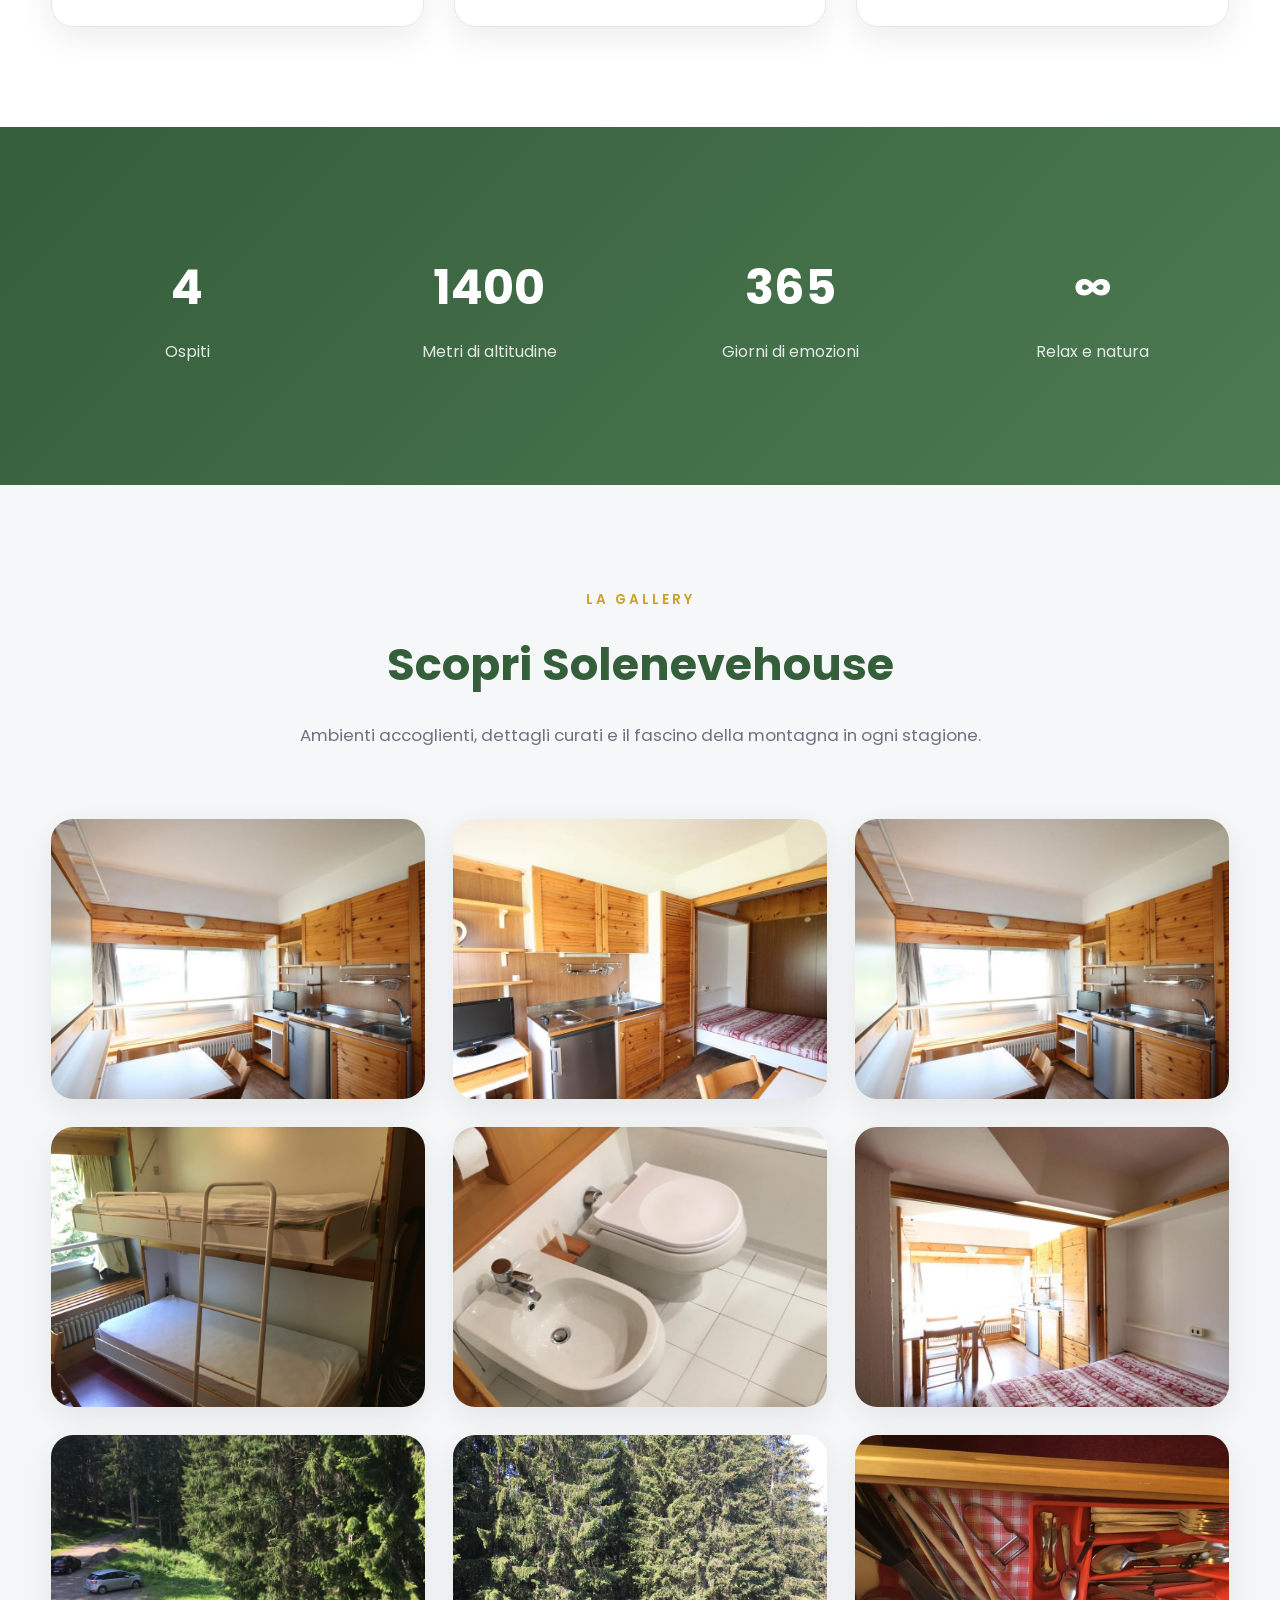
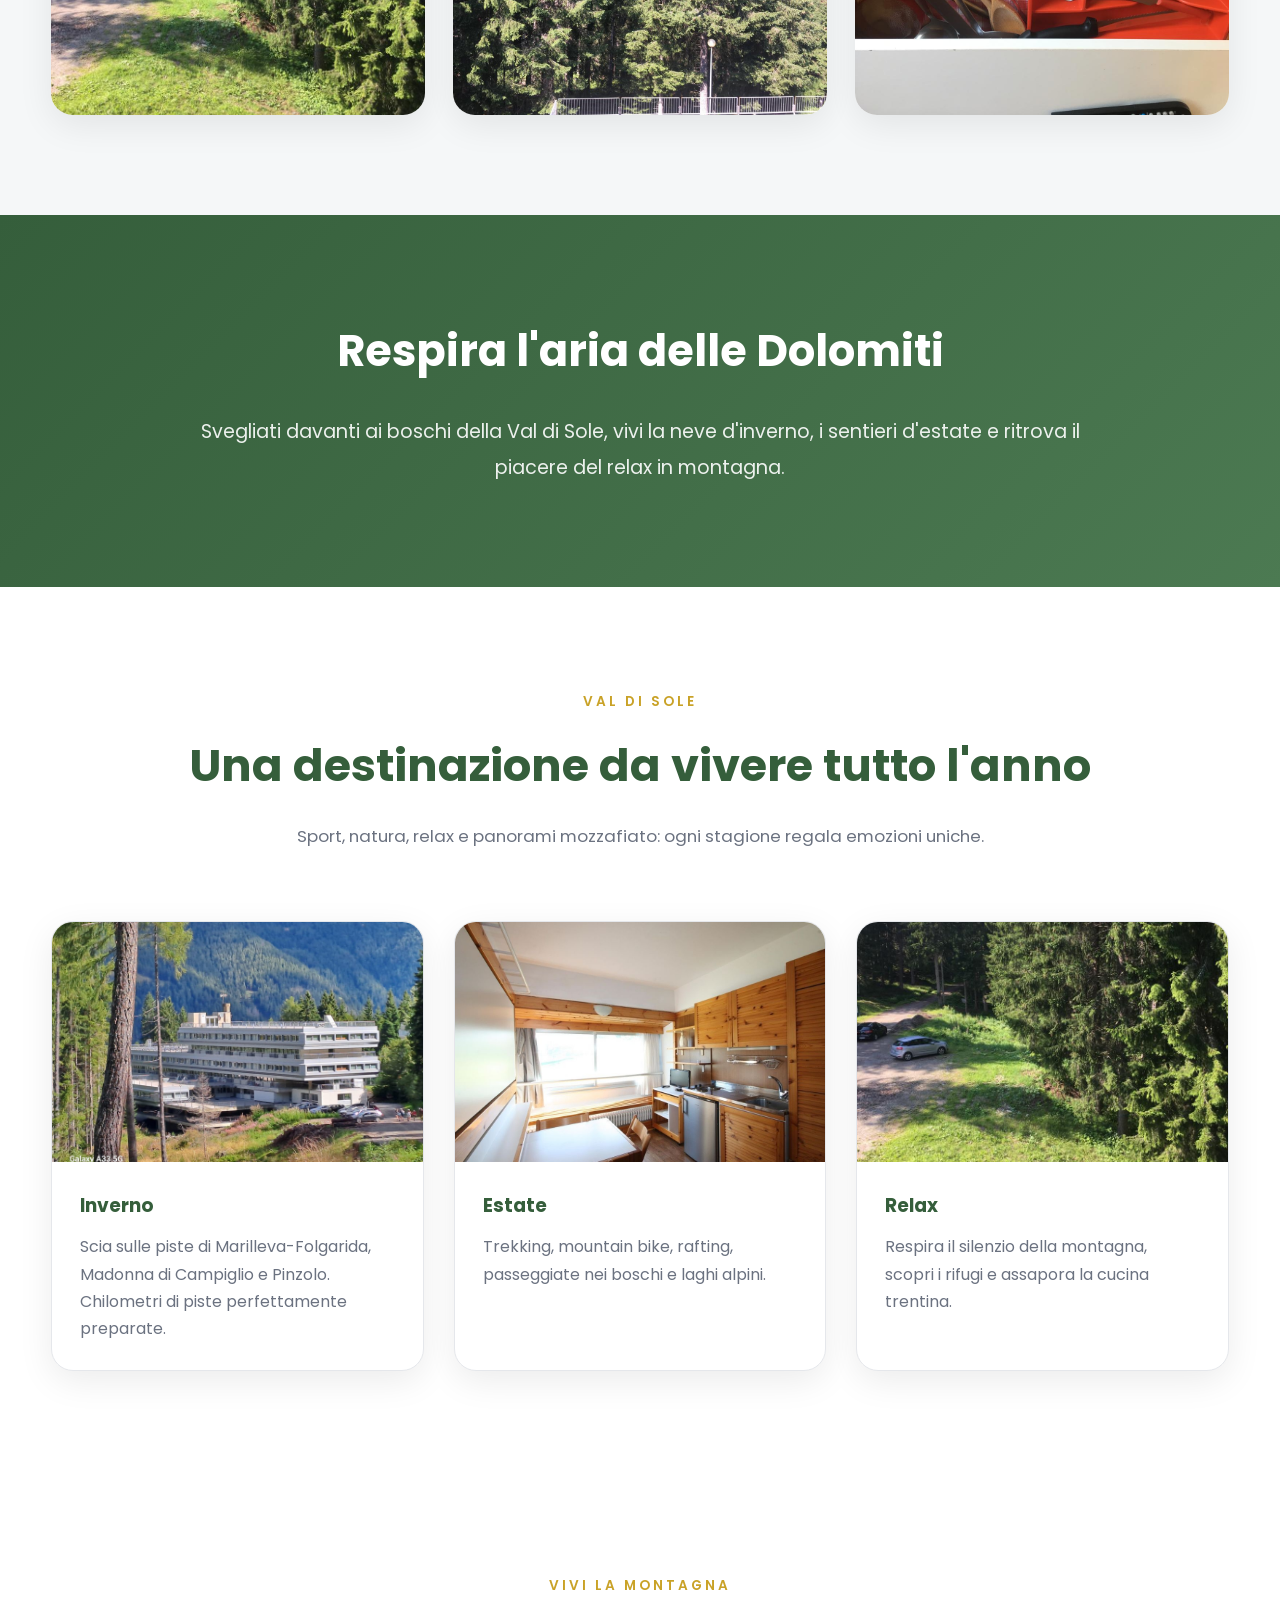
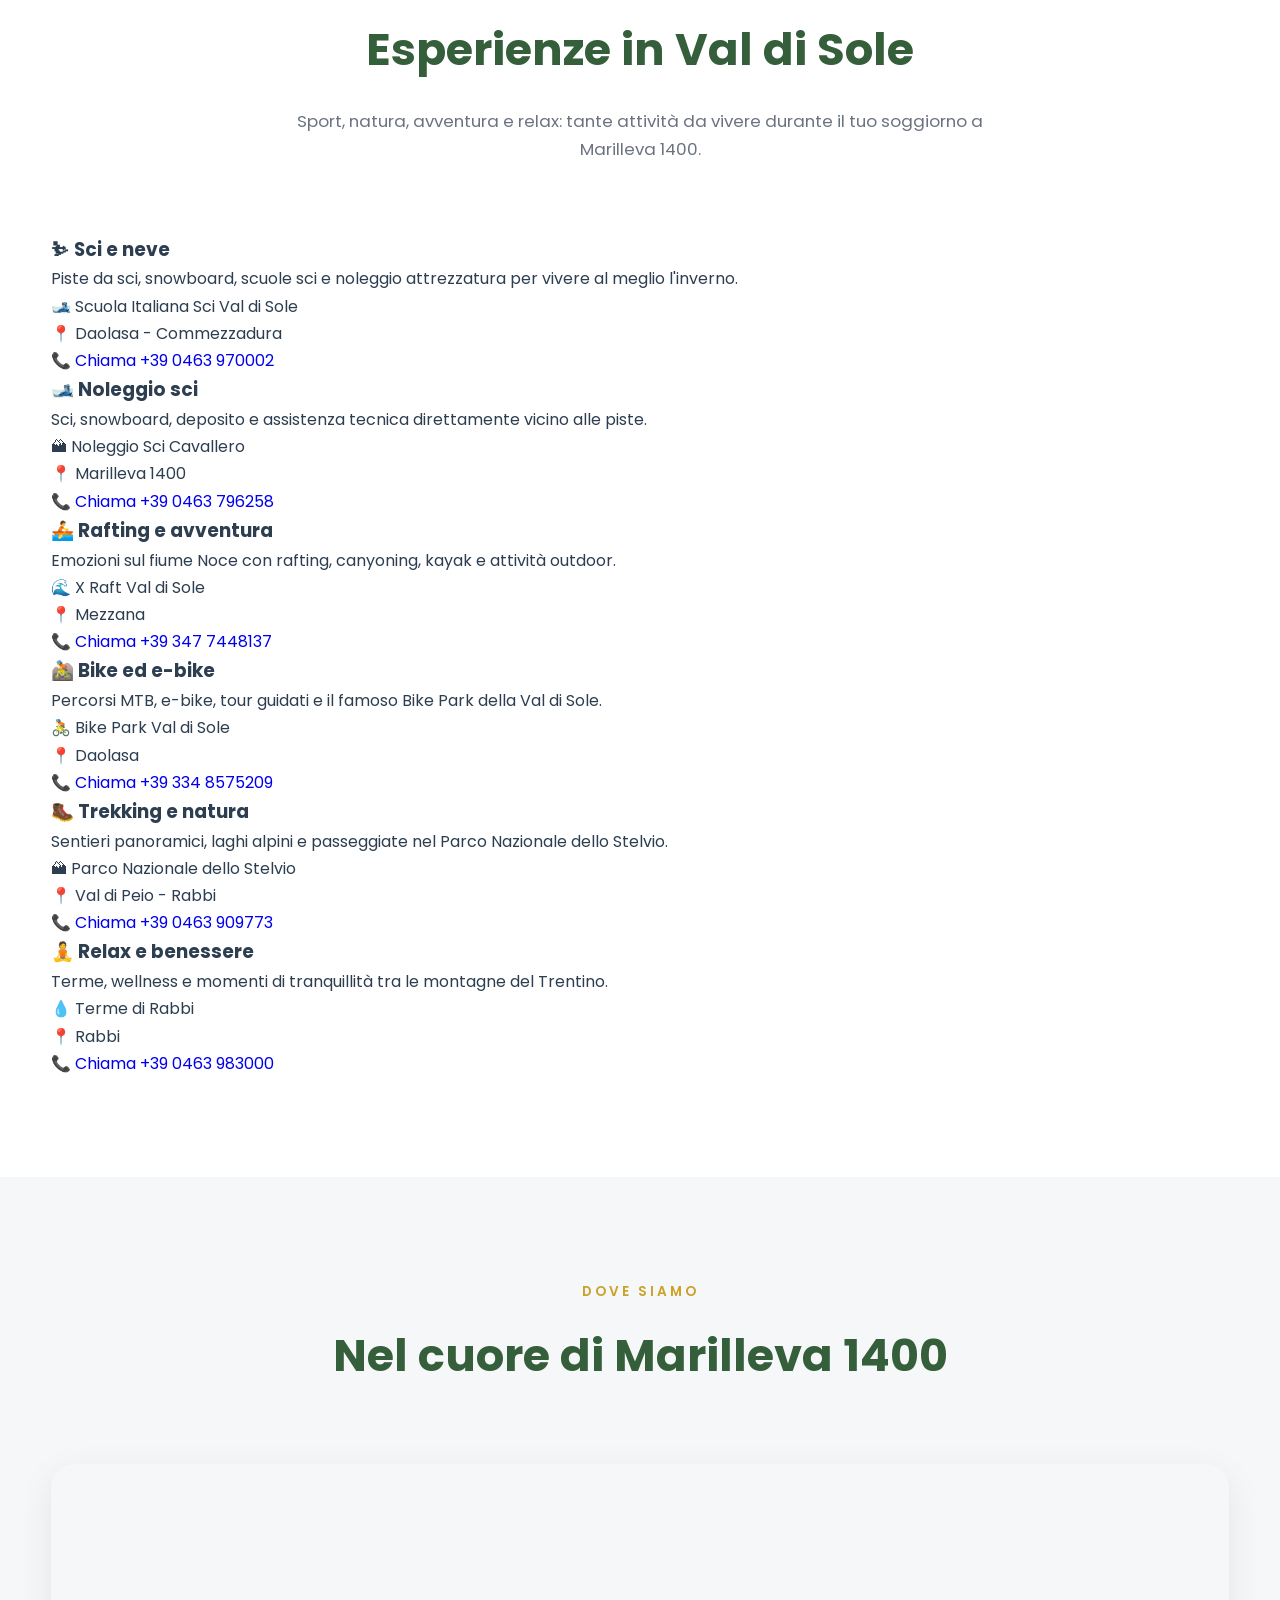
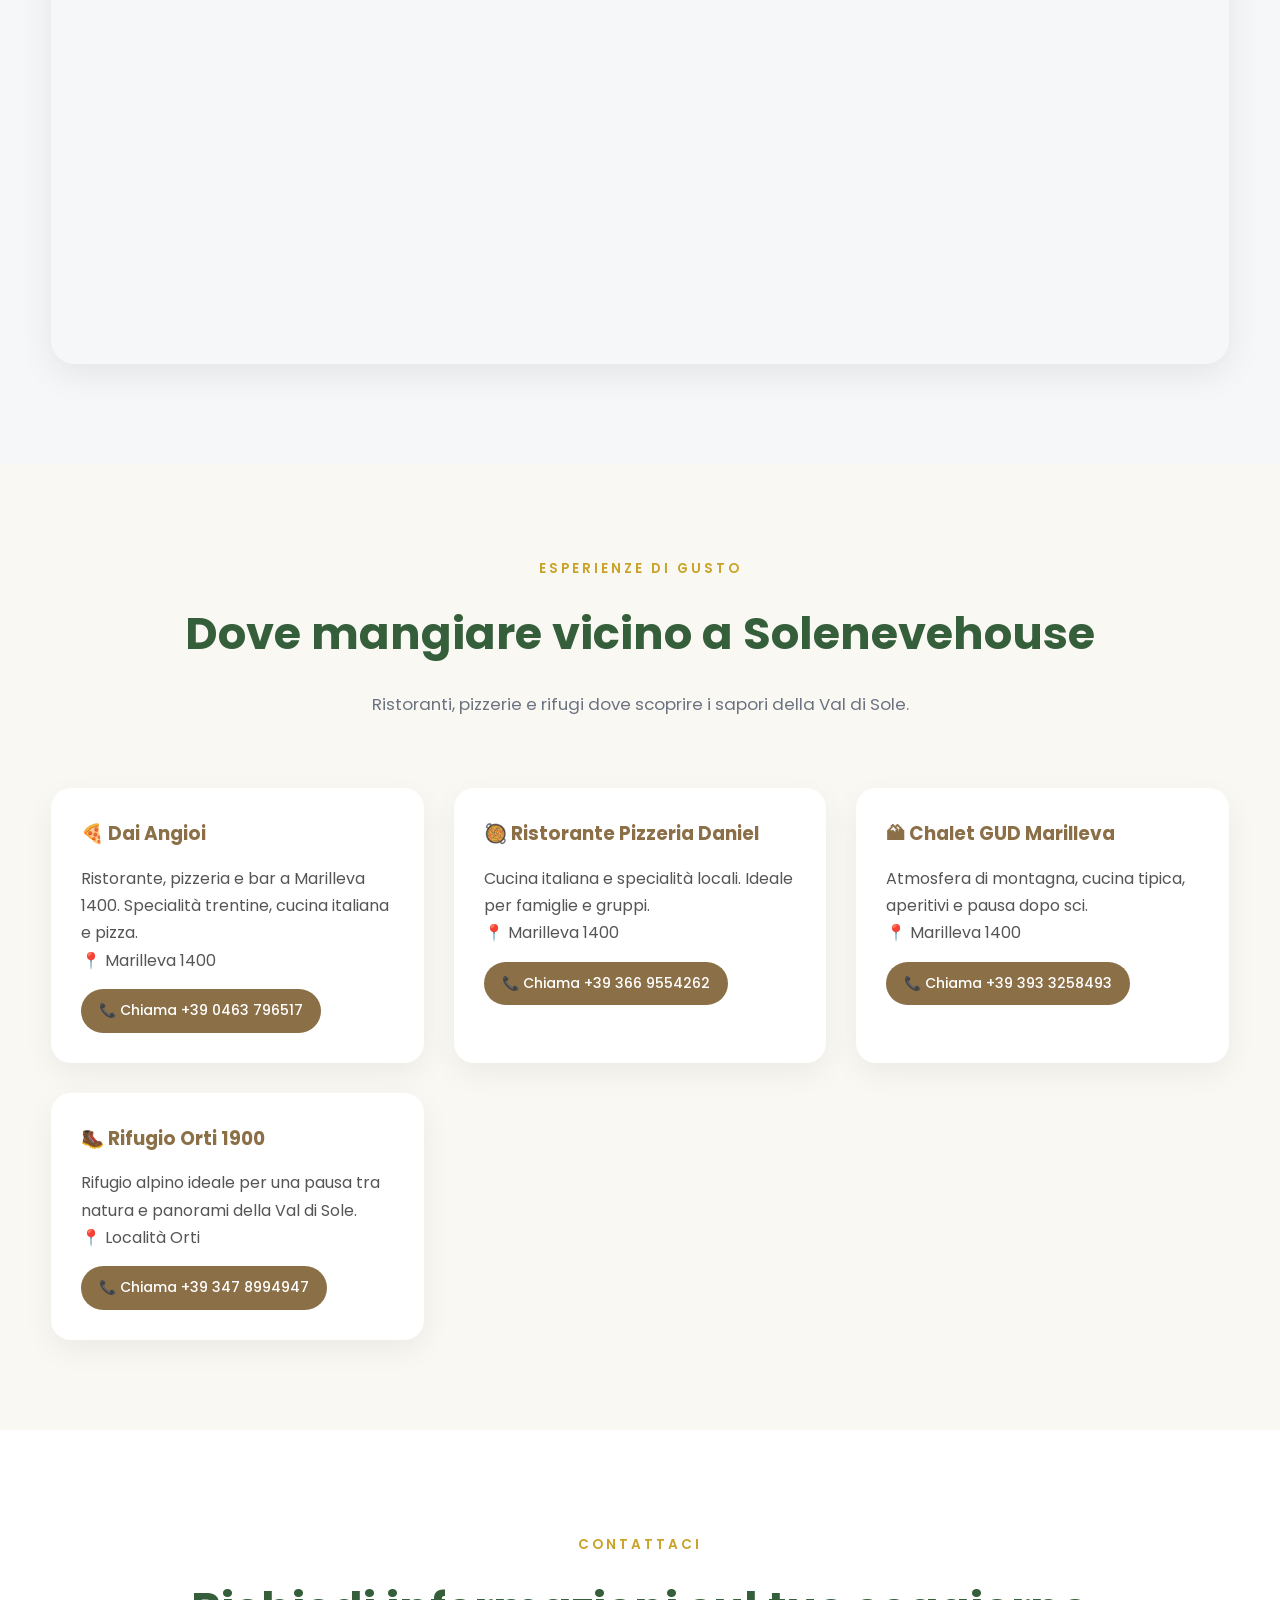
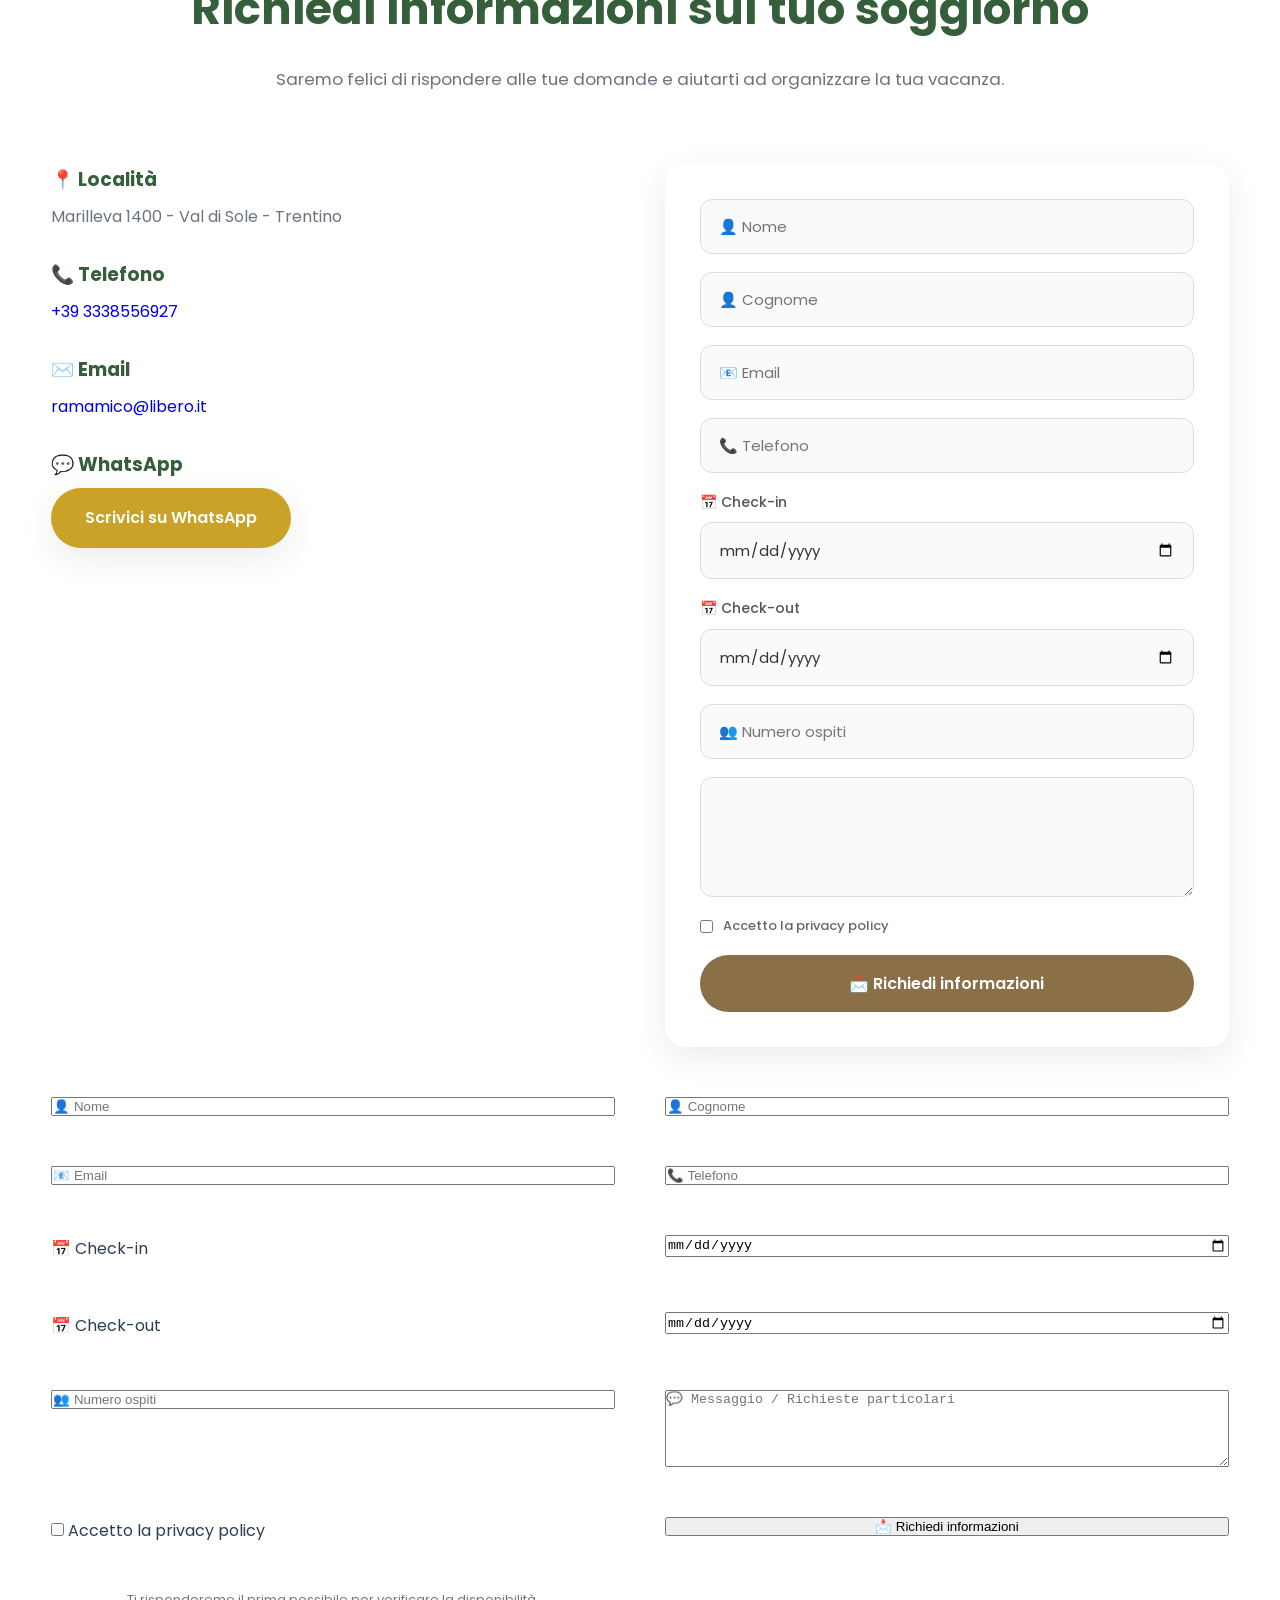
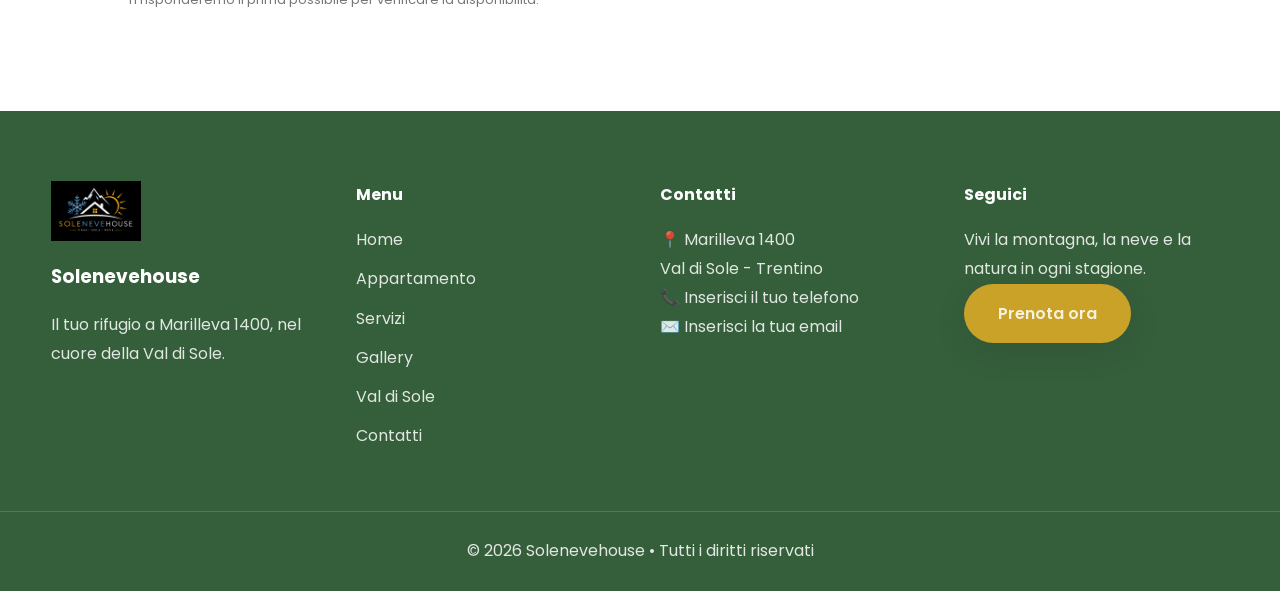
==== commit 74b0f151: "Update index.html" ====
--- a/index.html
+++ b/index.html
@@ -568,6 +568,212 @@
 
 </section>
 
+<!-- ===========================================
+     ESPERIENZE VAL DI SOLE
+=========================================== -->
+
+<section id="activities" class="activities">
+
+<div class="container">
+
+
+<div class="section-title">
+
+<span>Vivi la montagna</span>
+
+<h2>Esperienze in Val di Sole</h2>
+
+<p>
+Sport, natura, avventura e relax:
+tante attività da vivere durante il tuo soggiorno
+a Marilleva 1400.
+</p>
+
+</div>
+
+
+
+<div class="activities-grid">
+
+
+
+<!-- SCI -->
+
+<div class="activity-card">
+
+<h3>⛷ Sci e neve</h3>
+
+<p>
+Piste da sci, snowboard, scuole sci e noleggio
+attrezzatura per vivere al meglio l'inverno.
+</p>
+
+<ul>
+
+<li>🎿 Scuola Italiana Sci Val di Sole</li>
+
+<li>📍 Daolasa - Commezzadura</li>
+
+</ul>
+
+<a href="tel:+390463970002" class="activity-phone">
+📞 Chiama +39 0463 970002
+</a>
+
+</div>
+
+
+
+
+<!-- NOLEGGIO SCI -->
+
+<div class="activity-card">
+
+<h3>🎿 Noleggio sci</h3>
+
+<p>
+Sci, snowboard, deposito e assistenza tecnica
+direttamente vicino alle piste.
+</p>
+
+<ul>
+
+<li>🏔 Noleggio Sci Cavallero</li>
+
+<li>📍 Marilleva 1400</li>
+
+</ul>
+
+<a href="tel:+390463796258" class="activity-phone">
+📞 Chiama +39 0463 796258
+</a>
+
+</div>
+
+
+
+
+
+<!-- RAFTING -->
+
+<div class="activity-card">
+
+<h3>🚣 Rafting e avventura</h3>
+
+<p>
+Emozioni sul fiume Noce con rafting,
+canyoning, kayak e attività outdoor.
+</p>
+
+<ul>
+
+<li>🌊 X Raft Val di Sole</li>
+
+<li>📍 Mezzana</li>
+
+</ul>
+
+<a href="tel:+393477448137" class="activity-phone">
+📞 Chiama +39 347 7448137
+</a>
+
+</div>
+
+
+
+
+
+<!-- BIKE -->
+
+<div class="activity-card">
+
+<h3>🚵 Bike ed e-bike</h3>
+
+<p>
+Percorsi MTB, e-bike, tour guidati e
+il famoso Bike Park della Val di Sole.
+</p>
+
+<ul>
+
+<li>🚴 Bike Park Val di Sole</li>
+
+<li>📍 Daolasa</li>
+
+</ul>
+
+<a href="tel:+393348575209" class="activity-phone">
+📞 Chiama +39 334 8575209
+</a>
+
+</div>
+
+
+
+
+
+<!-- TREKKING -->
+
+<div class="activity-card">
+
+<h3>🥾 Trekking e natura</h3>
+
+<p>
+Sentieri panoramici, laghi alpini e passeggiate
+nel Parco Nazionale dello Stelvio.
+</p>
+
+<ul>
+
+<li>🏔 Parco Nazionale dello Stelvio</li>
+
+<li>📍 Val di Peio - Rabbi</li>
+
+</ul>
+
+<a href="tel:+390463909773" class="activity-phone">
+📞 Chiama +39 0463 909773
+</a>
+
+</div>
+
+
+
+
+
+<!-- RELAX -->
+
+<div class="activity-card">
+
+<h3>🧘 Relax e benessere</h3>
+
+<p>
+Terme, wellness e momenti di tranquillità
+tra le montagne del Trentino.
+</p>
+
+<ul>
+
+<li>💧 Terme di Rabbi</li>
+
+<li>📍 Rabbi</li>
+
+</ul>
+
+<a href="tel:+390463983000" class="activity-phone">
+📞 Chiama +39 0463 983000
+</a>
+
+</div>
+
+
+
+</div>
+
+</div>
+
+</section>
+      
 <!-- ===========================================
      MAPPA
 =========================================== -->
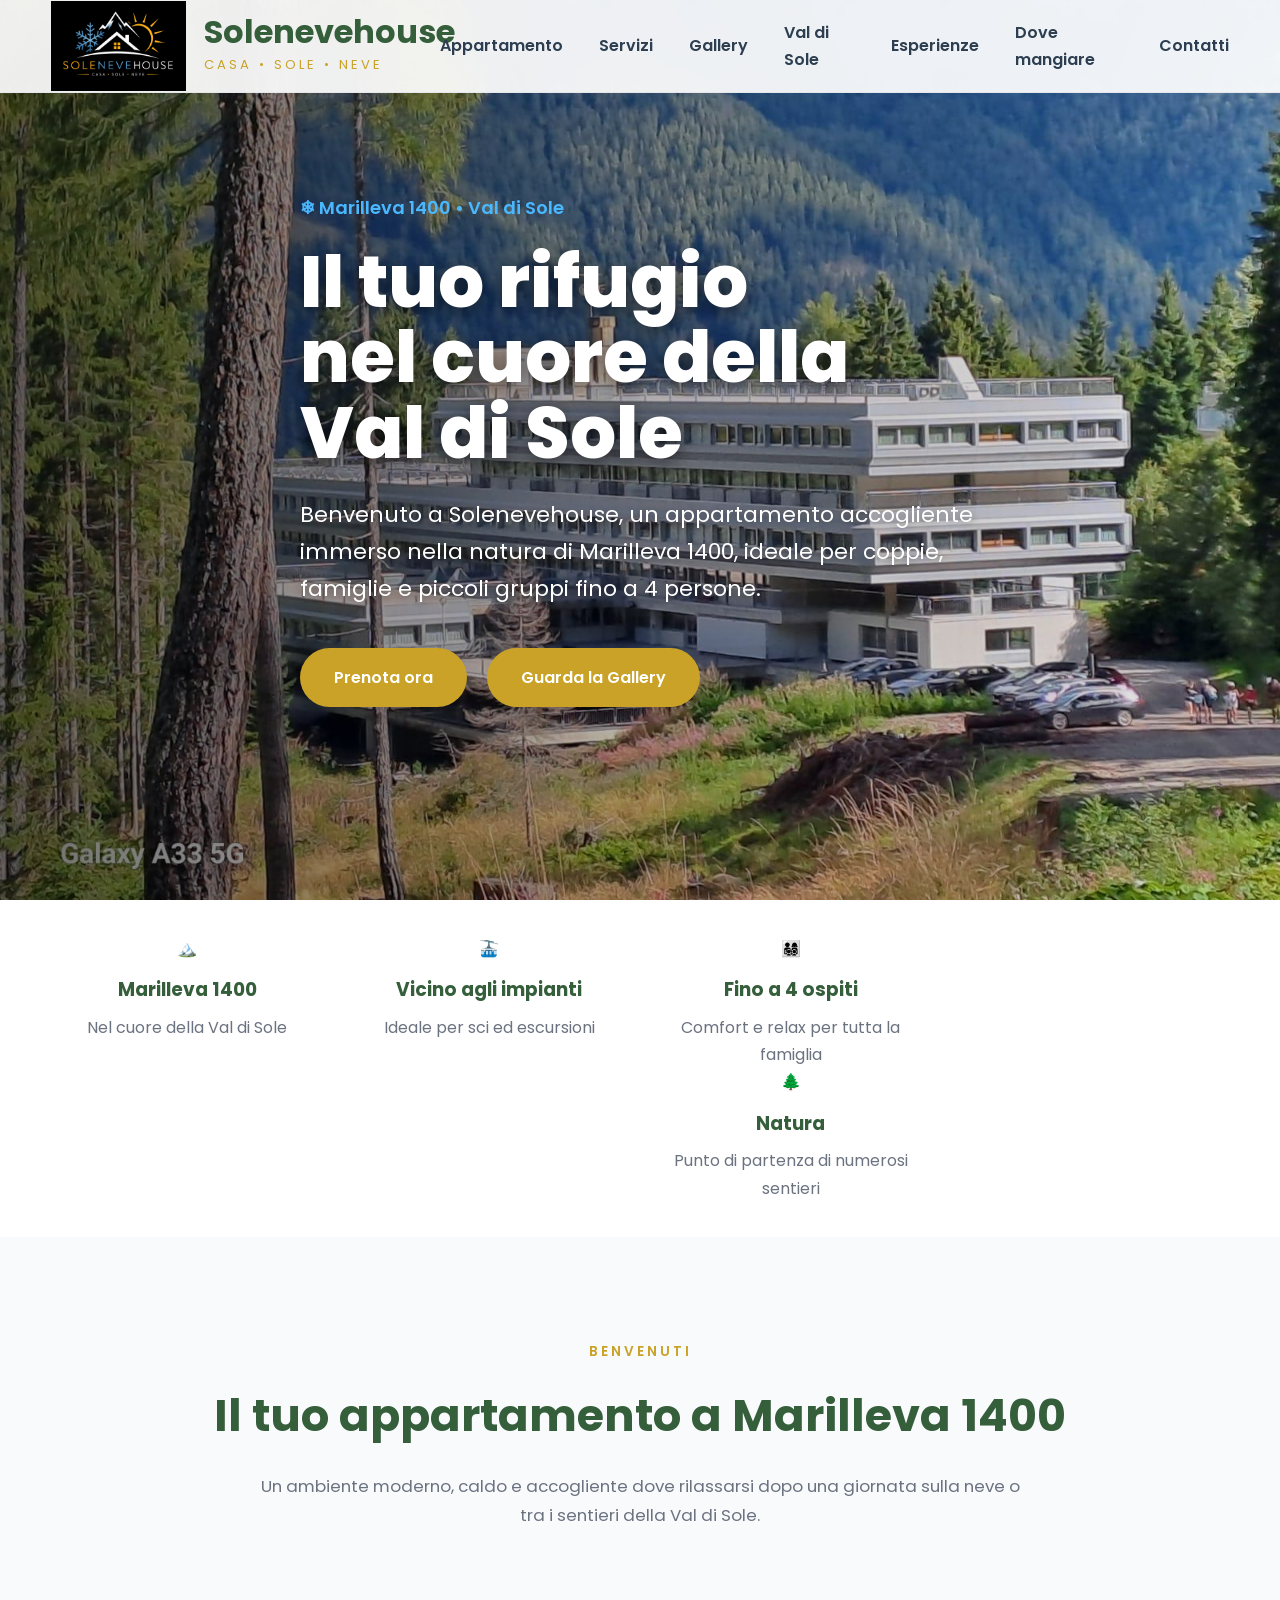
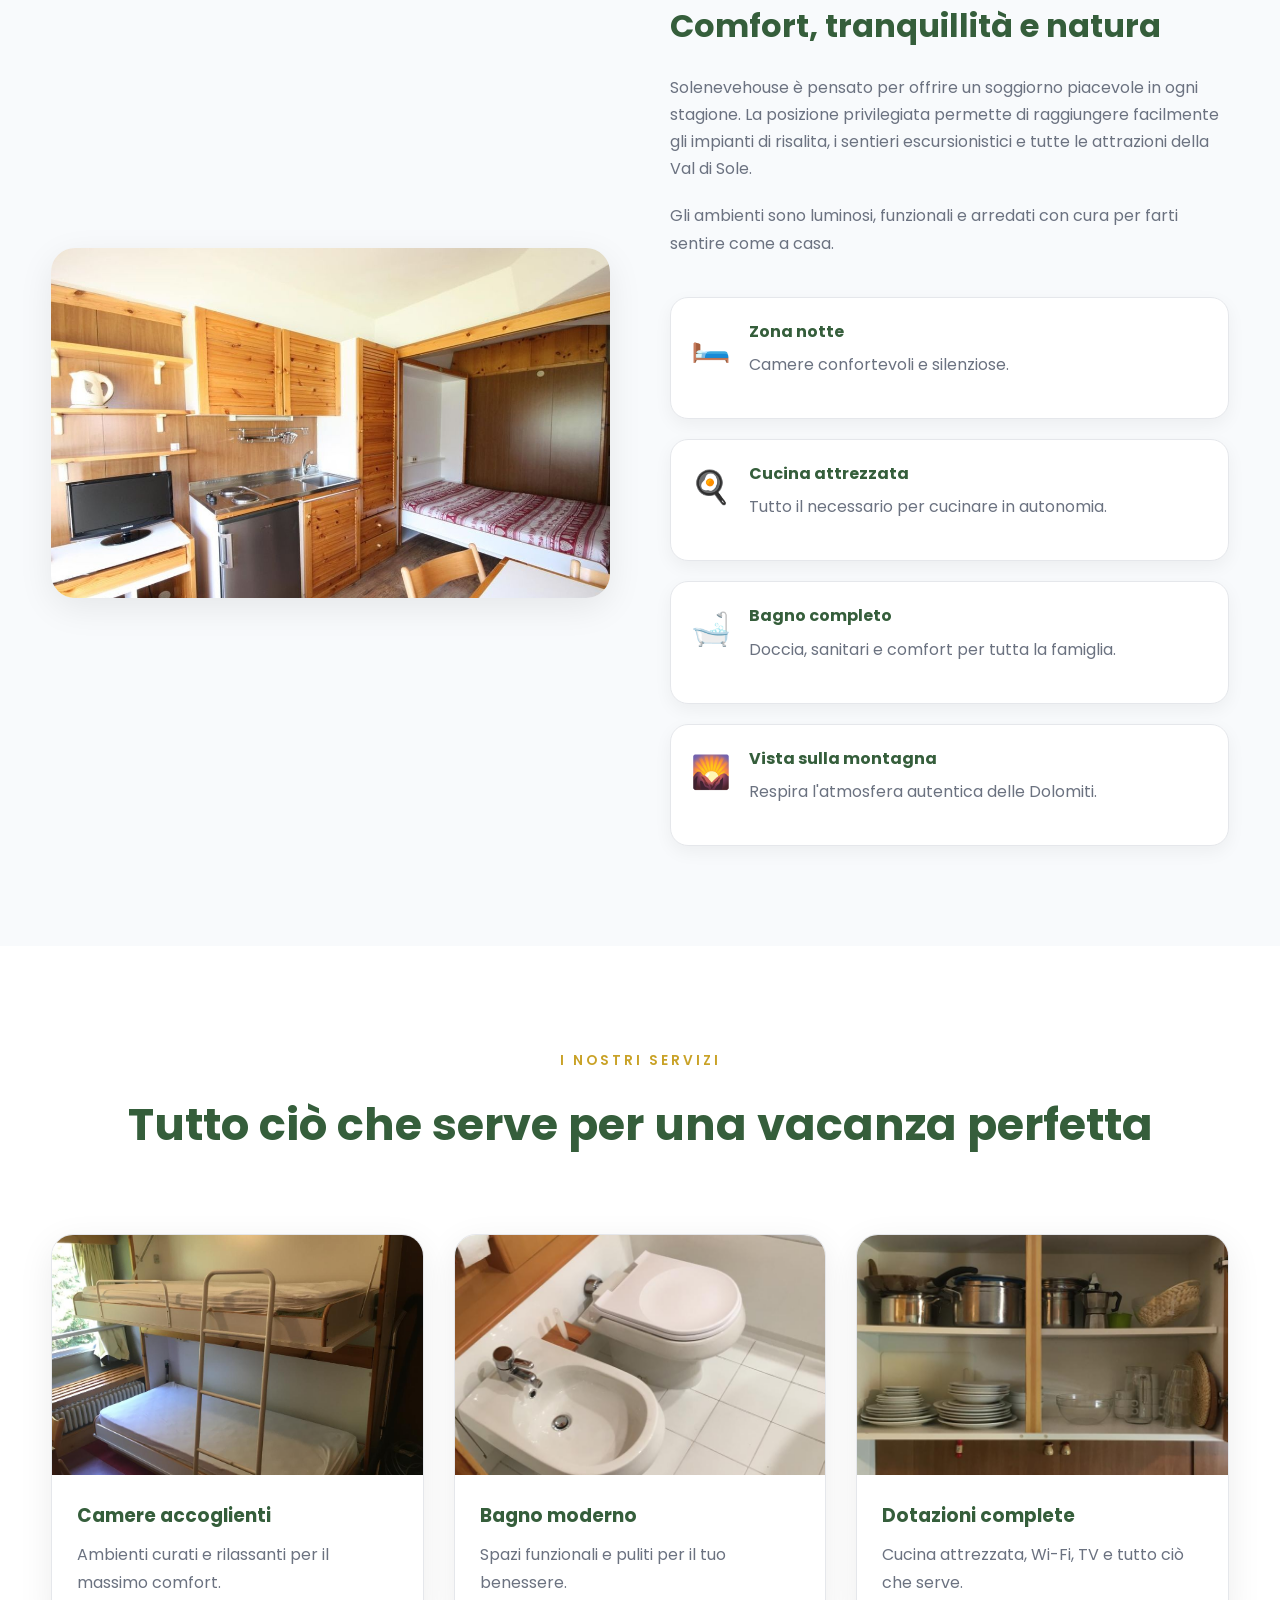
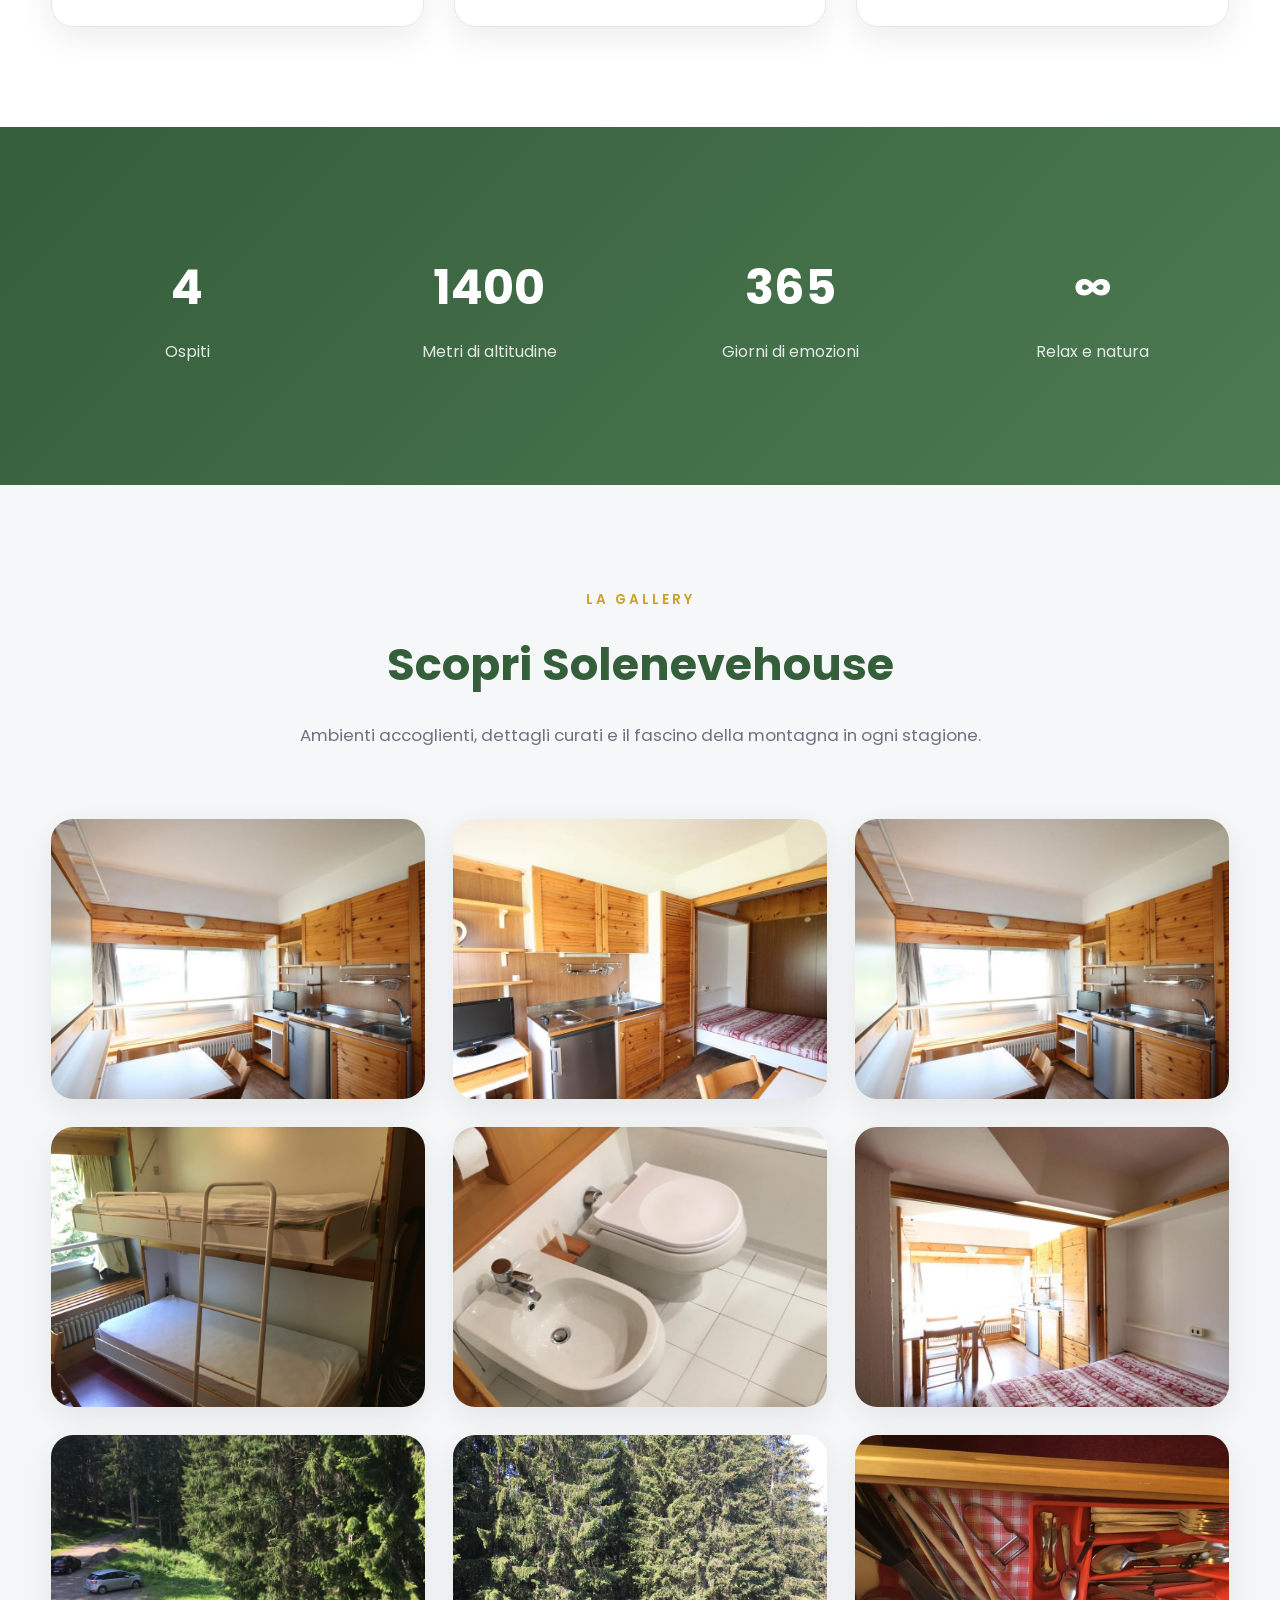
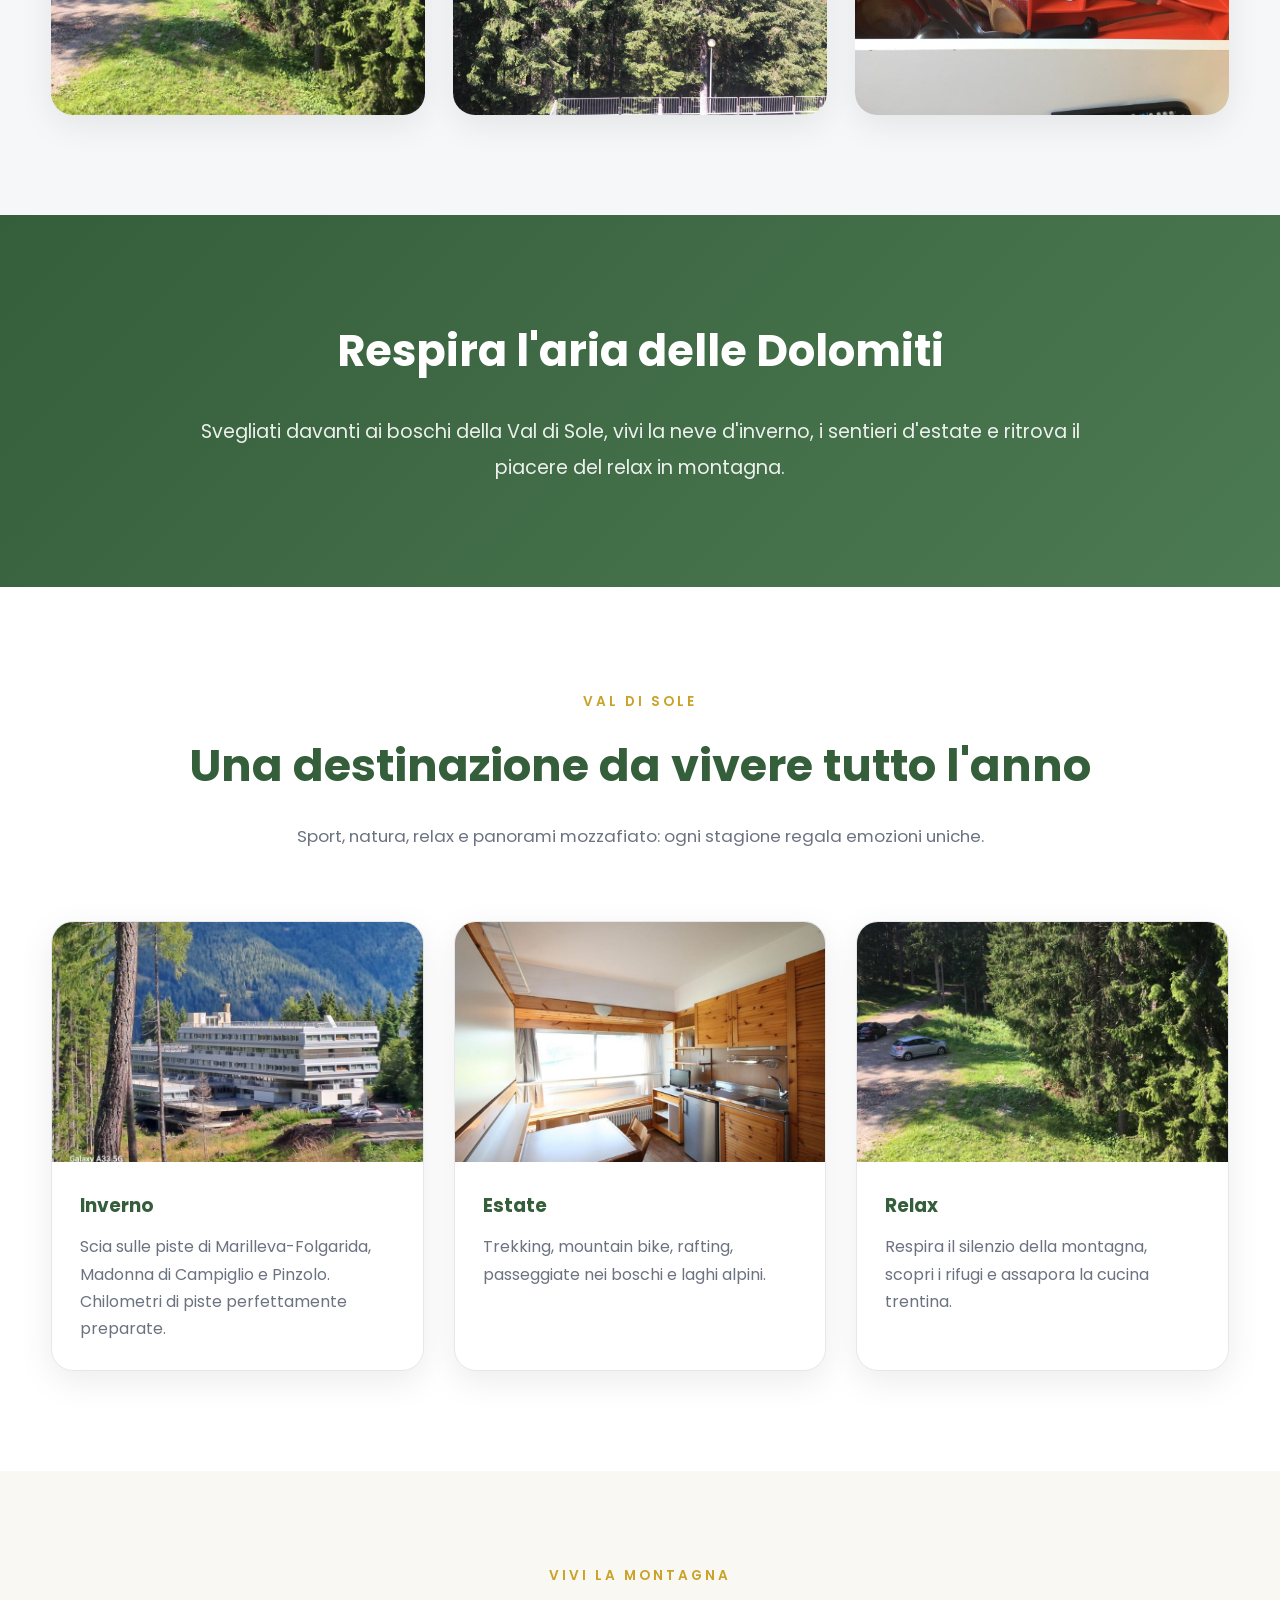
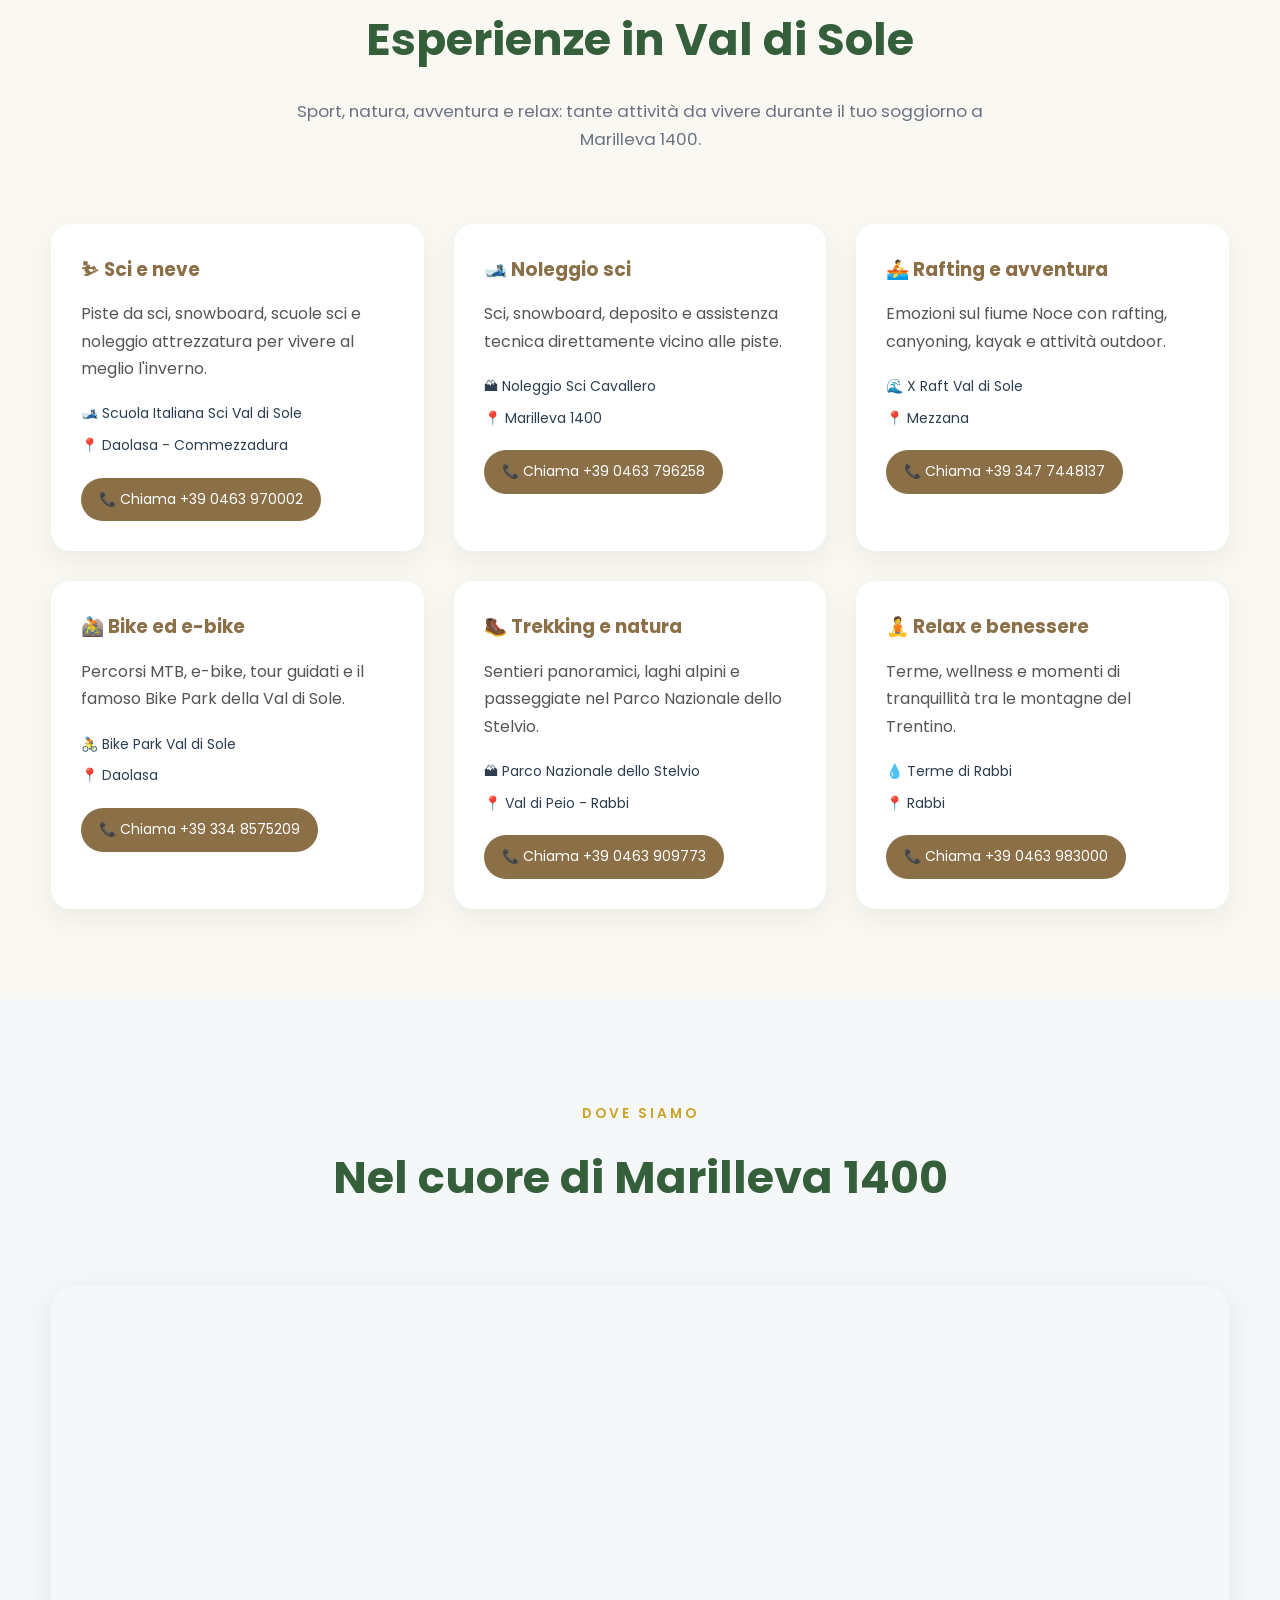
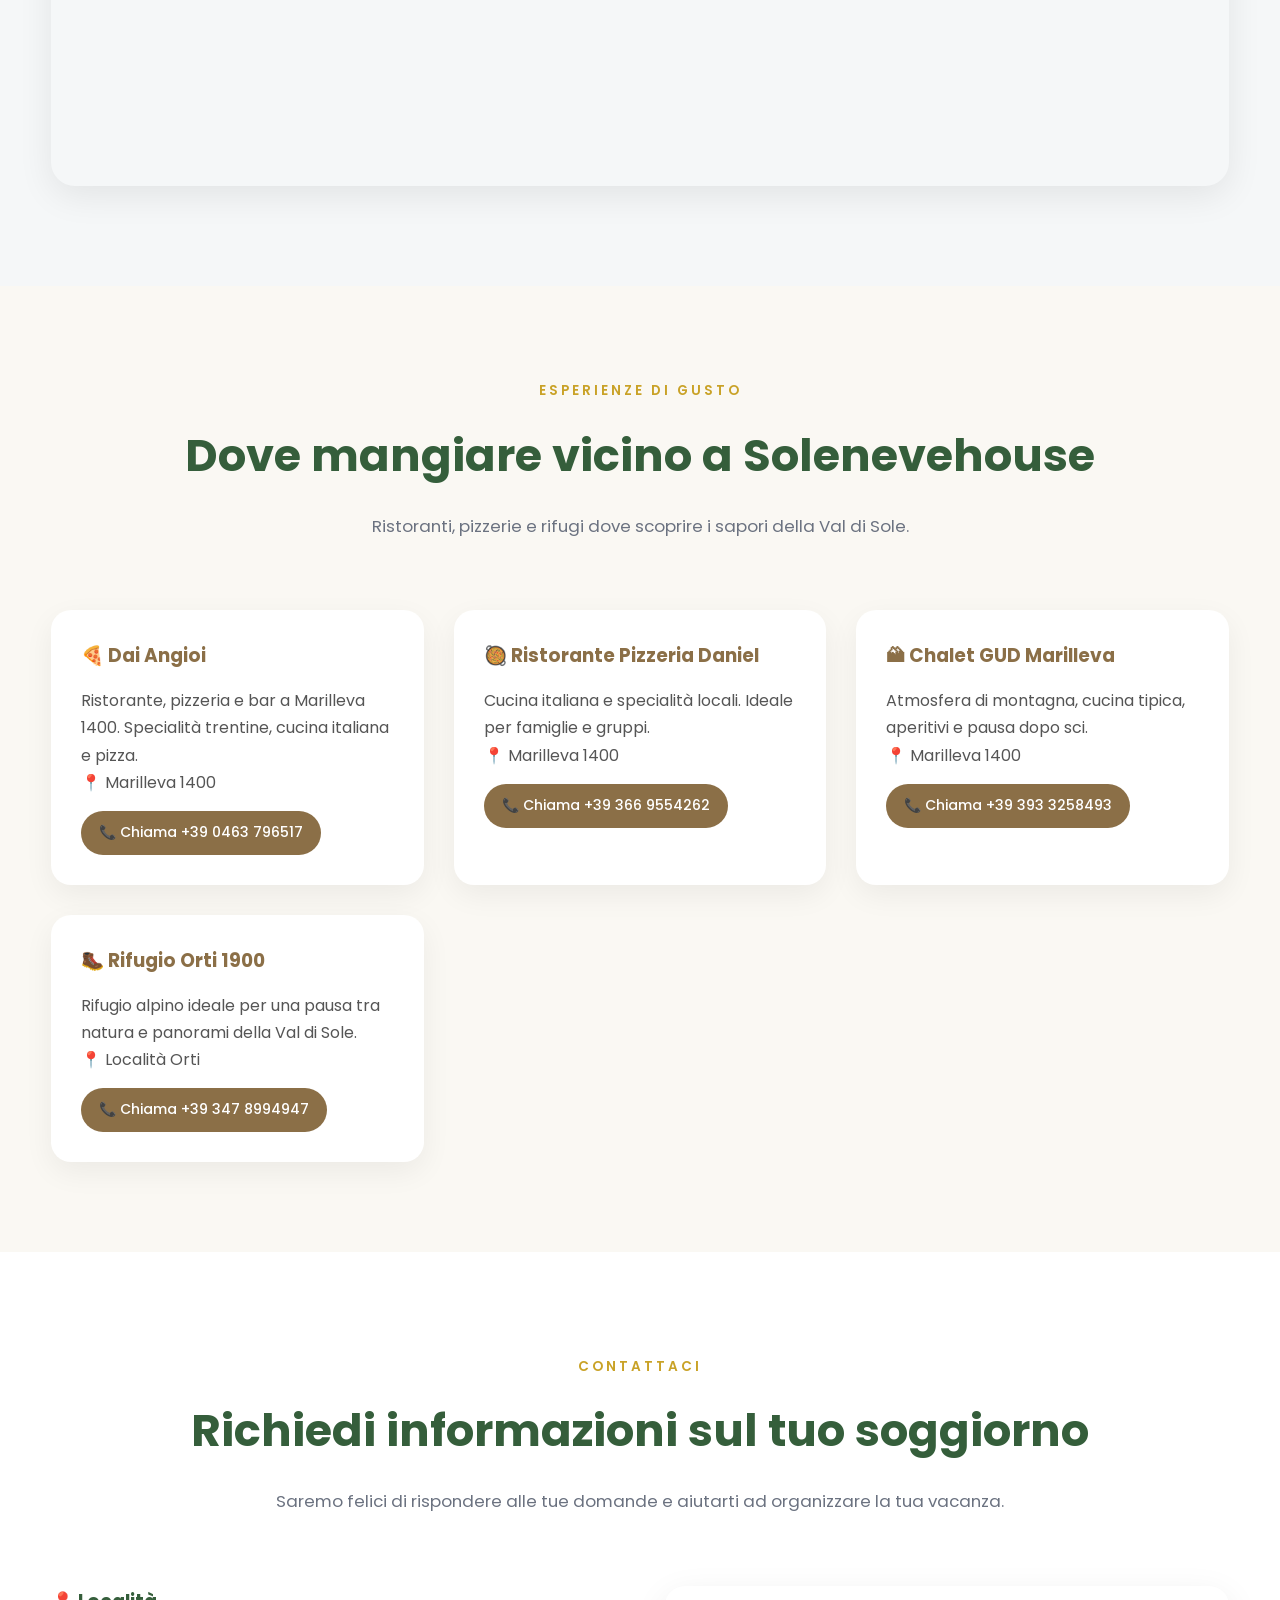
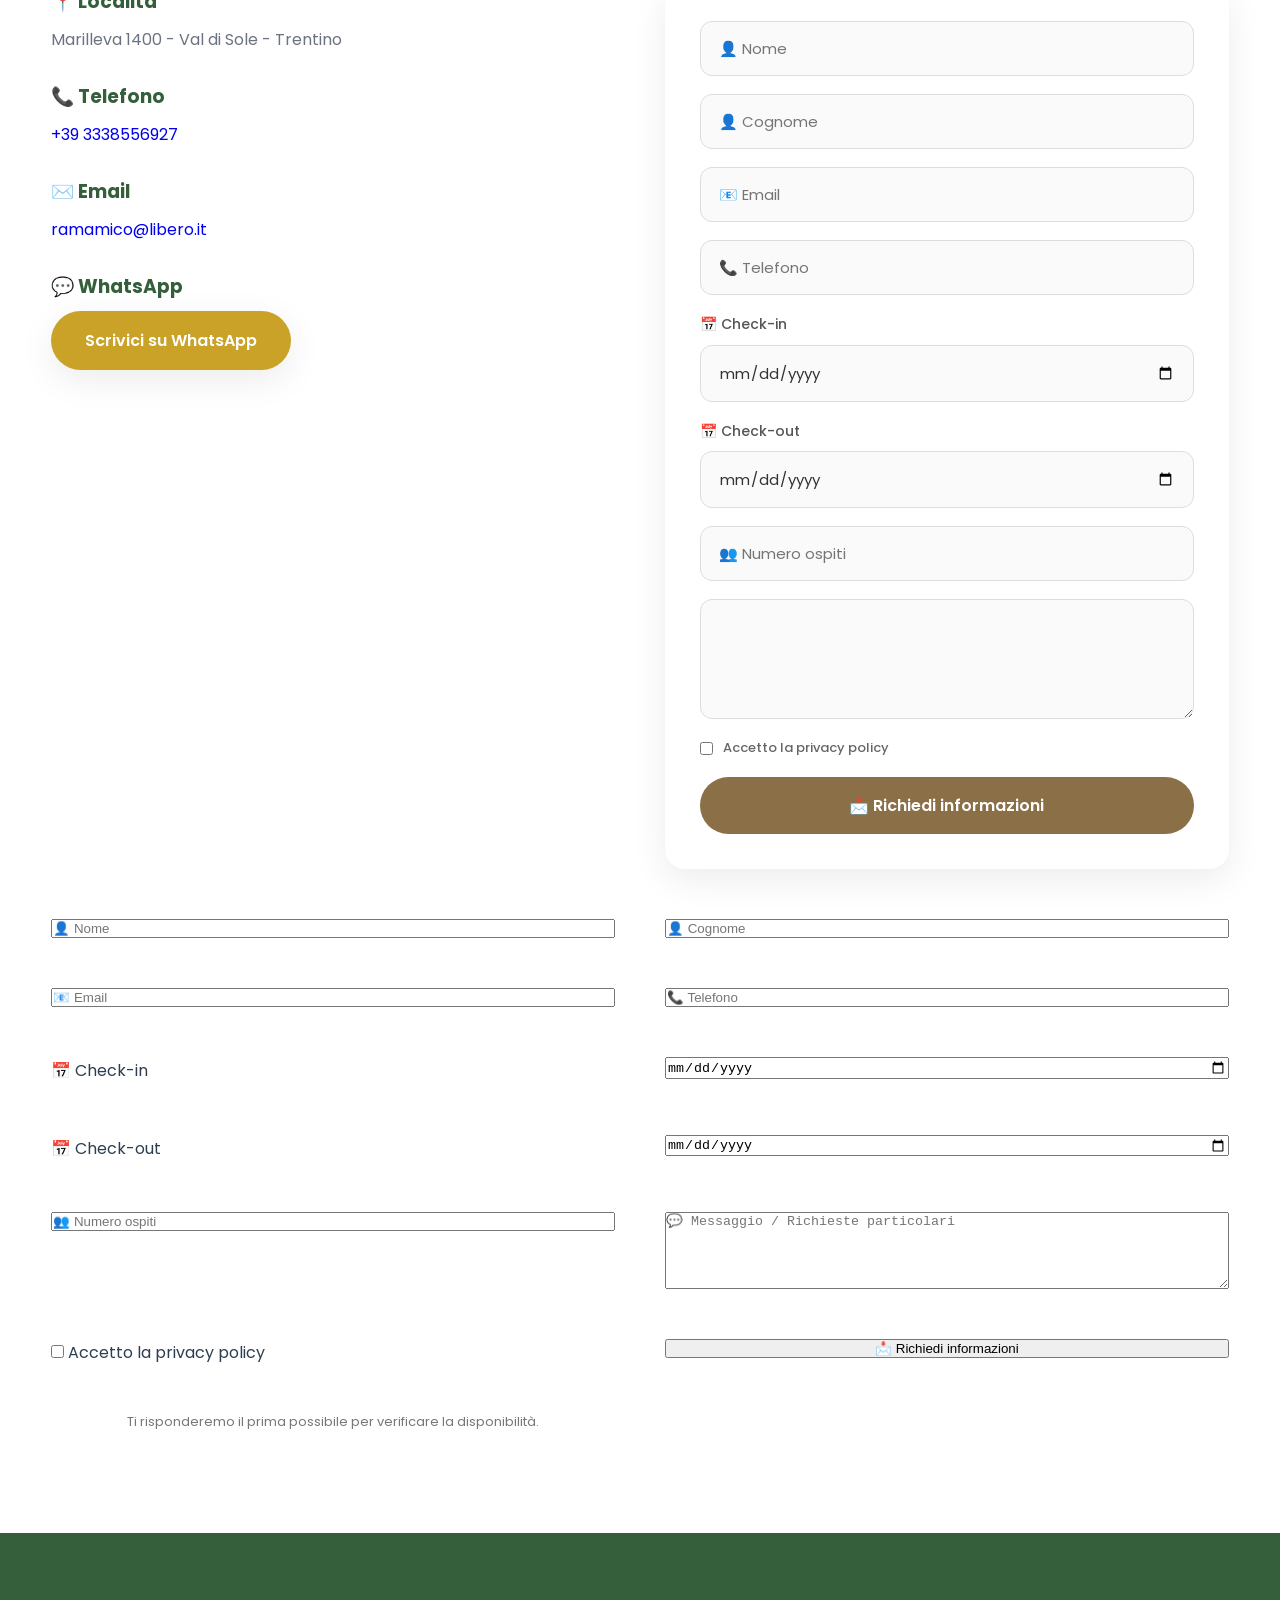
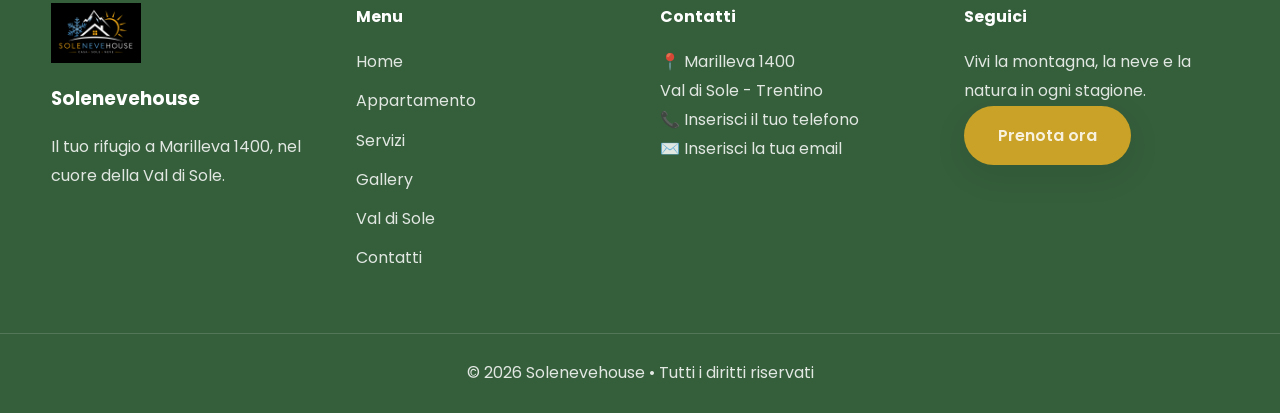
==== commit 00e731c8: "Update index.html" ====
--- a/index.html
+++ b/index.html
@@ -49,8 +49,6 @@
 <nav class="navbar">
 
 <ul>
-
-<li><a href="#home">Home</a></li>
 
 <li><a href="#about">Appartamento</a></li>
 
--- a/assets/css/style.css
+++ b/assets/css/style.css
@@ -1958,3 +1958,138 @@
     transform: translateY(-2px);
 
 }
+
+/* ===========================================
+   ATTIVITA VAL DI SOLE
+=========================================== */
+
+
+.activities {
+
+    padding:90px 0;
+
+    background:#faf8f3;
+
+}
+
+
+
+.activities-grid {
+
+    display:grid;
+
+    grid-template-columns:repeat(3,1fr);
+
+    gap:30px;
+
+}
+
+
+
+.activity-card {
+
+    background:white;
+
+    padding:30px;
+
+    border-radius:20px;
+
+    box-shadow:0 10px 30px rgba(0,0,0,0.06);
+
+    transition:.3s;
+
+}
+
+
+
+.activity-card:hover {
+
+    transform:translateY(-5px);
+
+}
+
+
+
+.activity-card h3 {
+
+    color:#8b6f47;
+
+    margin-bottom:15px;
+
+}
+
+
+
+.activity-card p {
+
+    line-height:1.7;
+
+    color:#555;
+
+}
+
+
+
+.activity-card ul {
+
+    padding-left:0;
+
+    list-style:none;
+
+    margin:20px 0;
+
+}
+
+
+
+.activity-card li {
+
+    margin-bottom:8px;
+
+    font-size:14px;
+
+}
+
+
+
+.activity-phone {
+
+    display:inline-block;
+
+    background:#8b6f47;
+
+    color:white;
+
+    padding:10px 18px;
+
+    border-radius:30px;
+
+    text-decoration:none;
+
+    font-size:14px;
+
+    transition:.3s;
+
+}
+
+
+
+.activity-phone:hover {
+
+    background:#6f5635;
+
+}
+
+
+
+@media(max-width:900px){
+
+
+.activities-grid {
+
+    grid-template-columns:1fr;
+
+}
+
+
+}
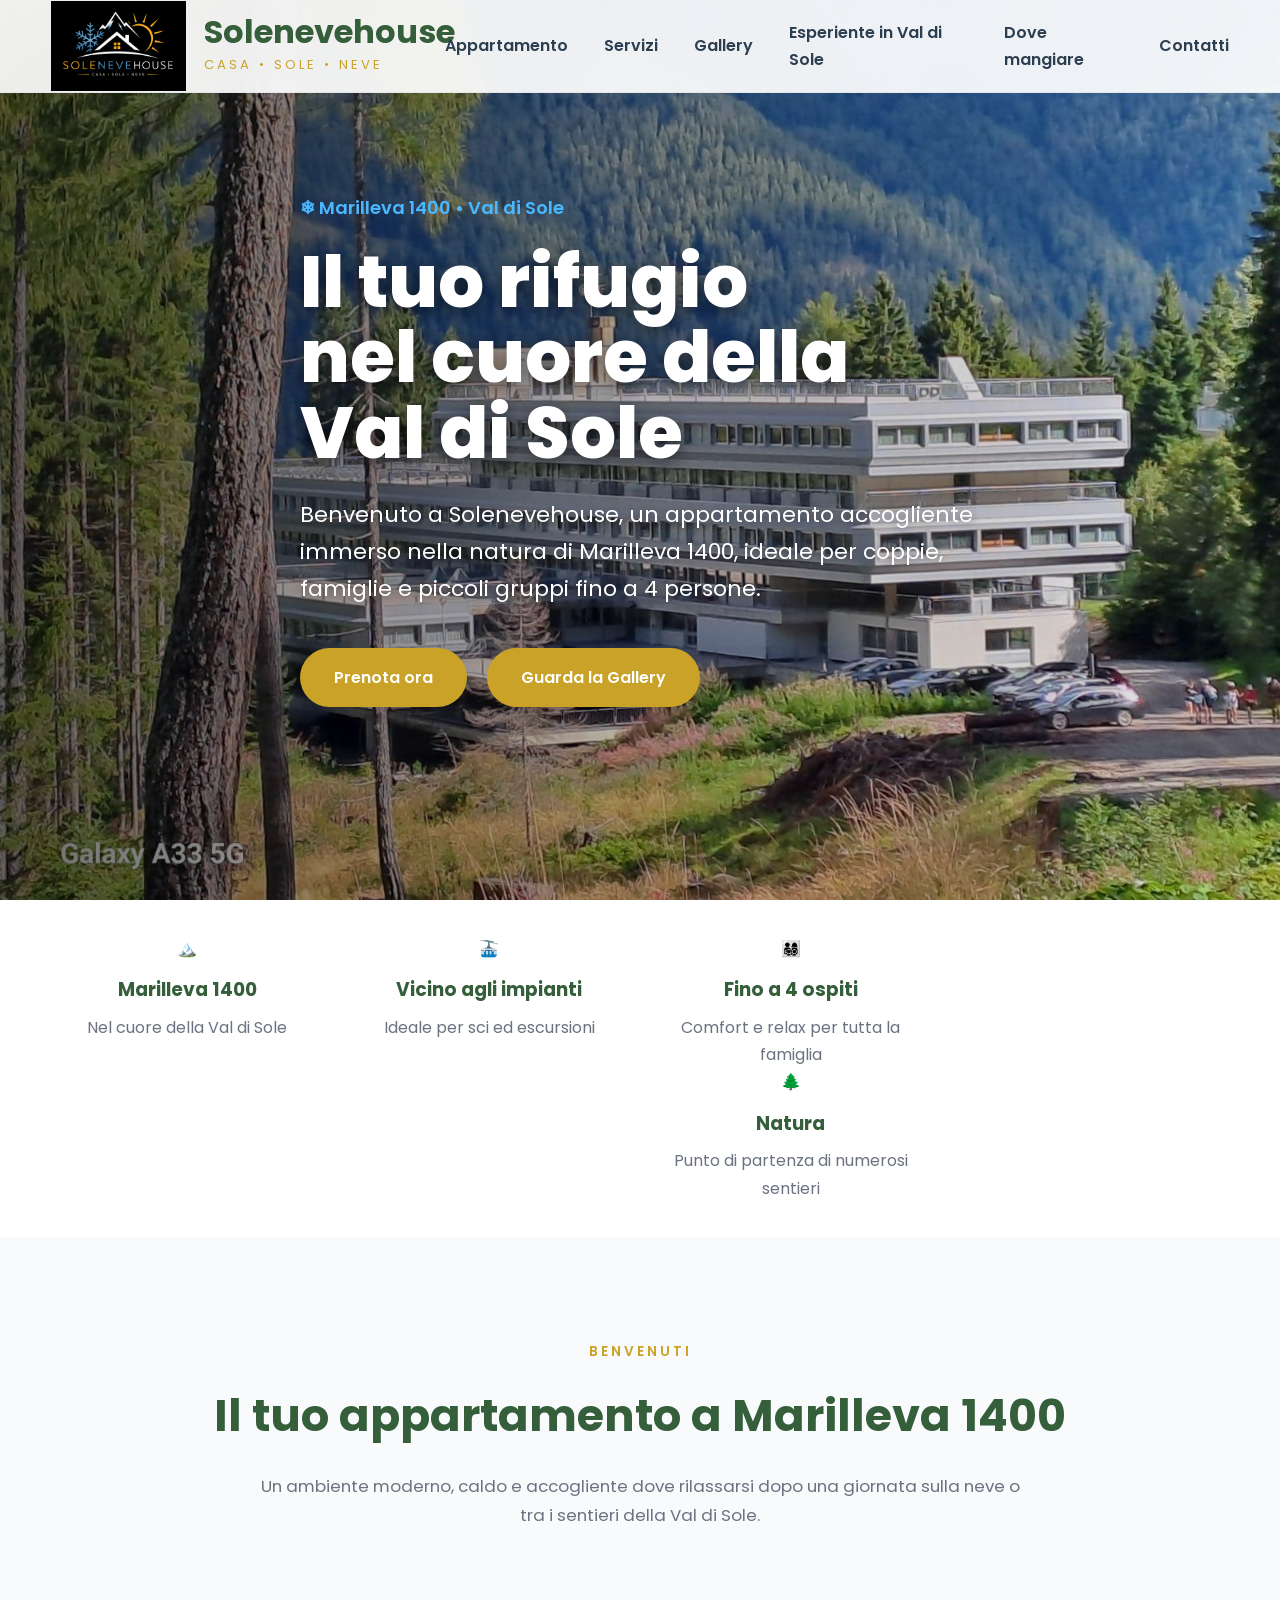
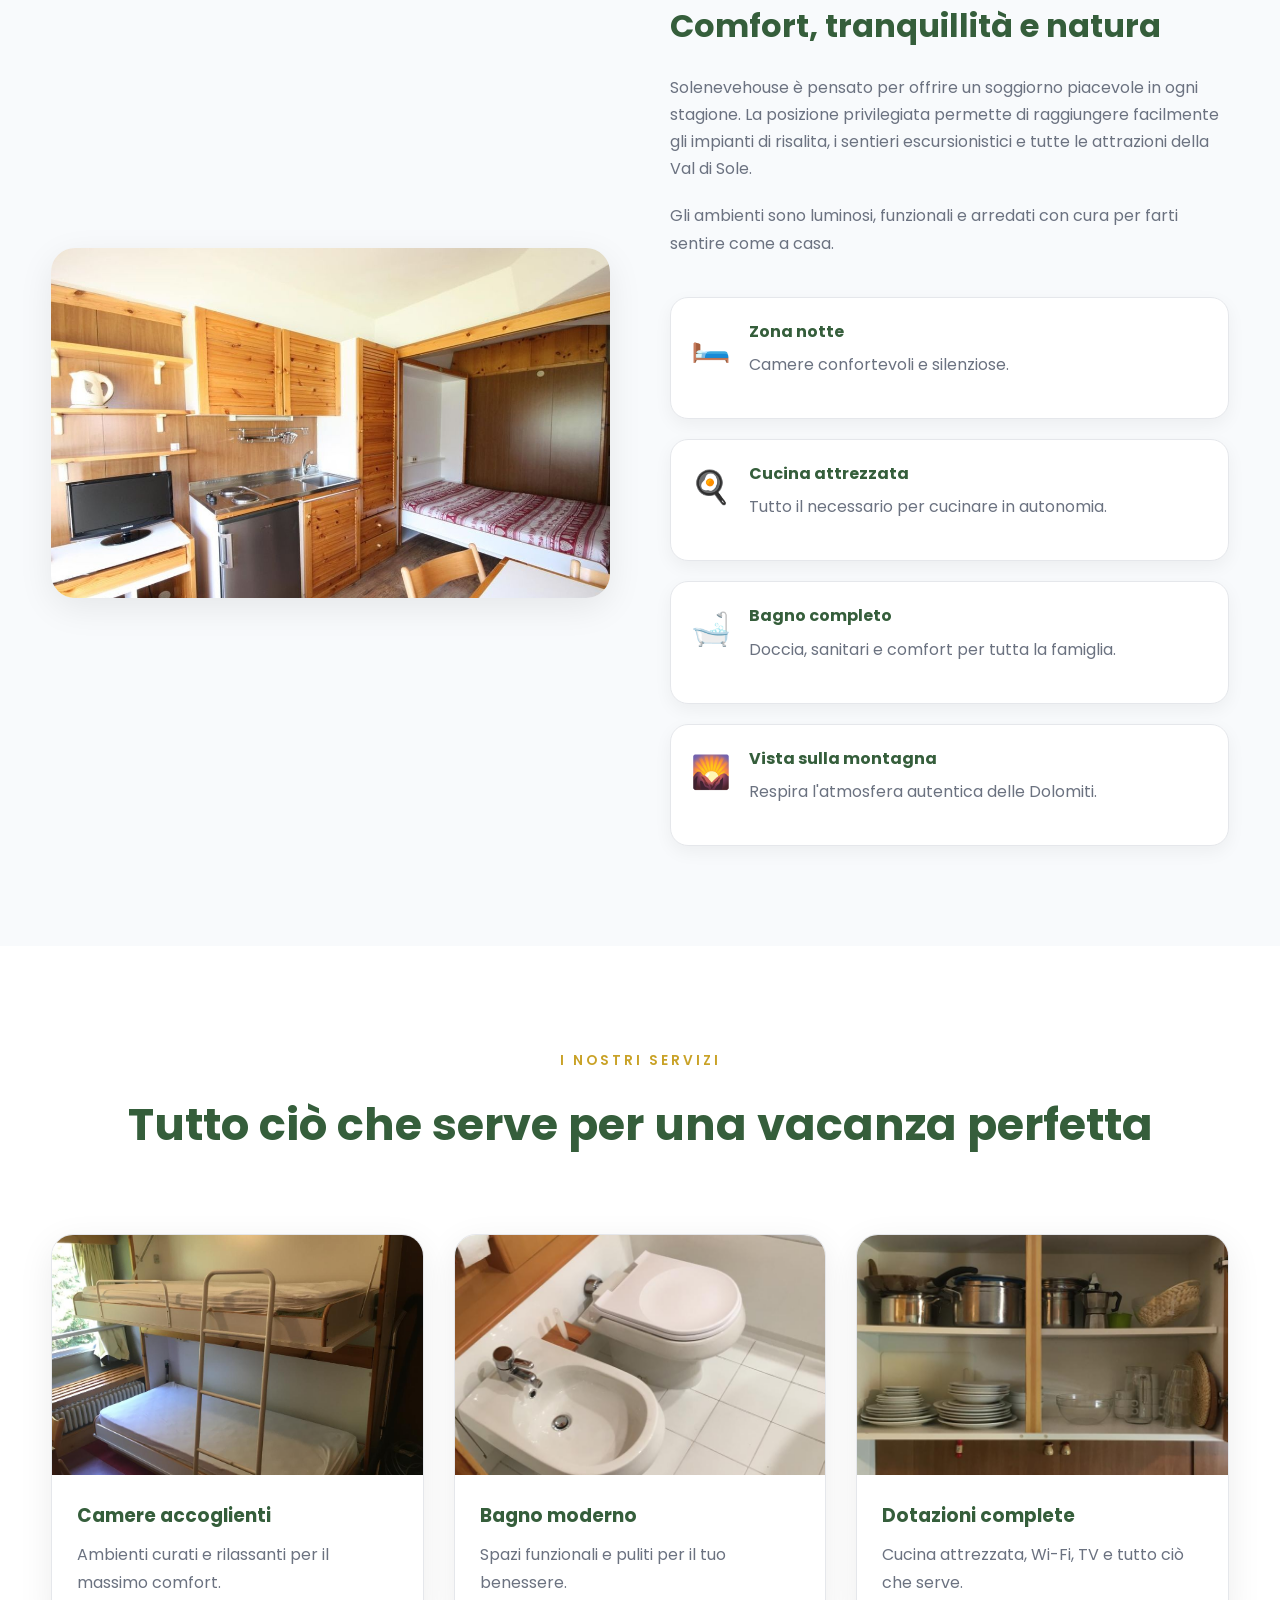
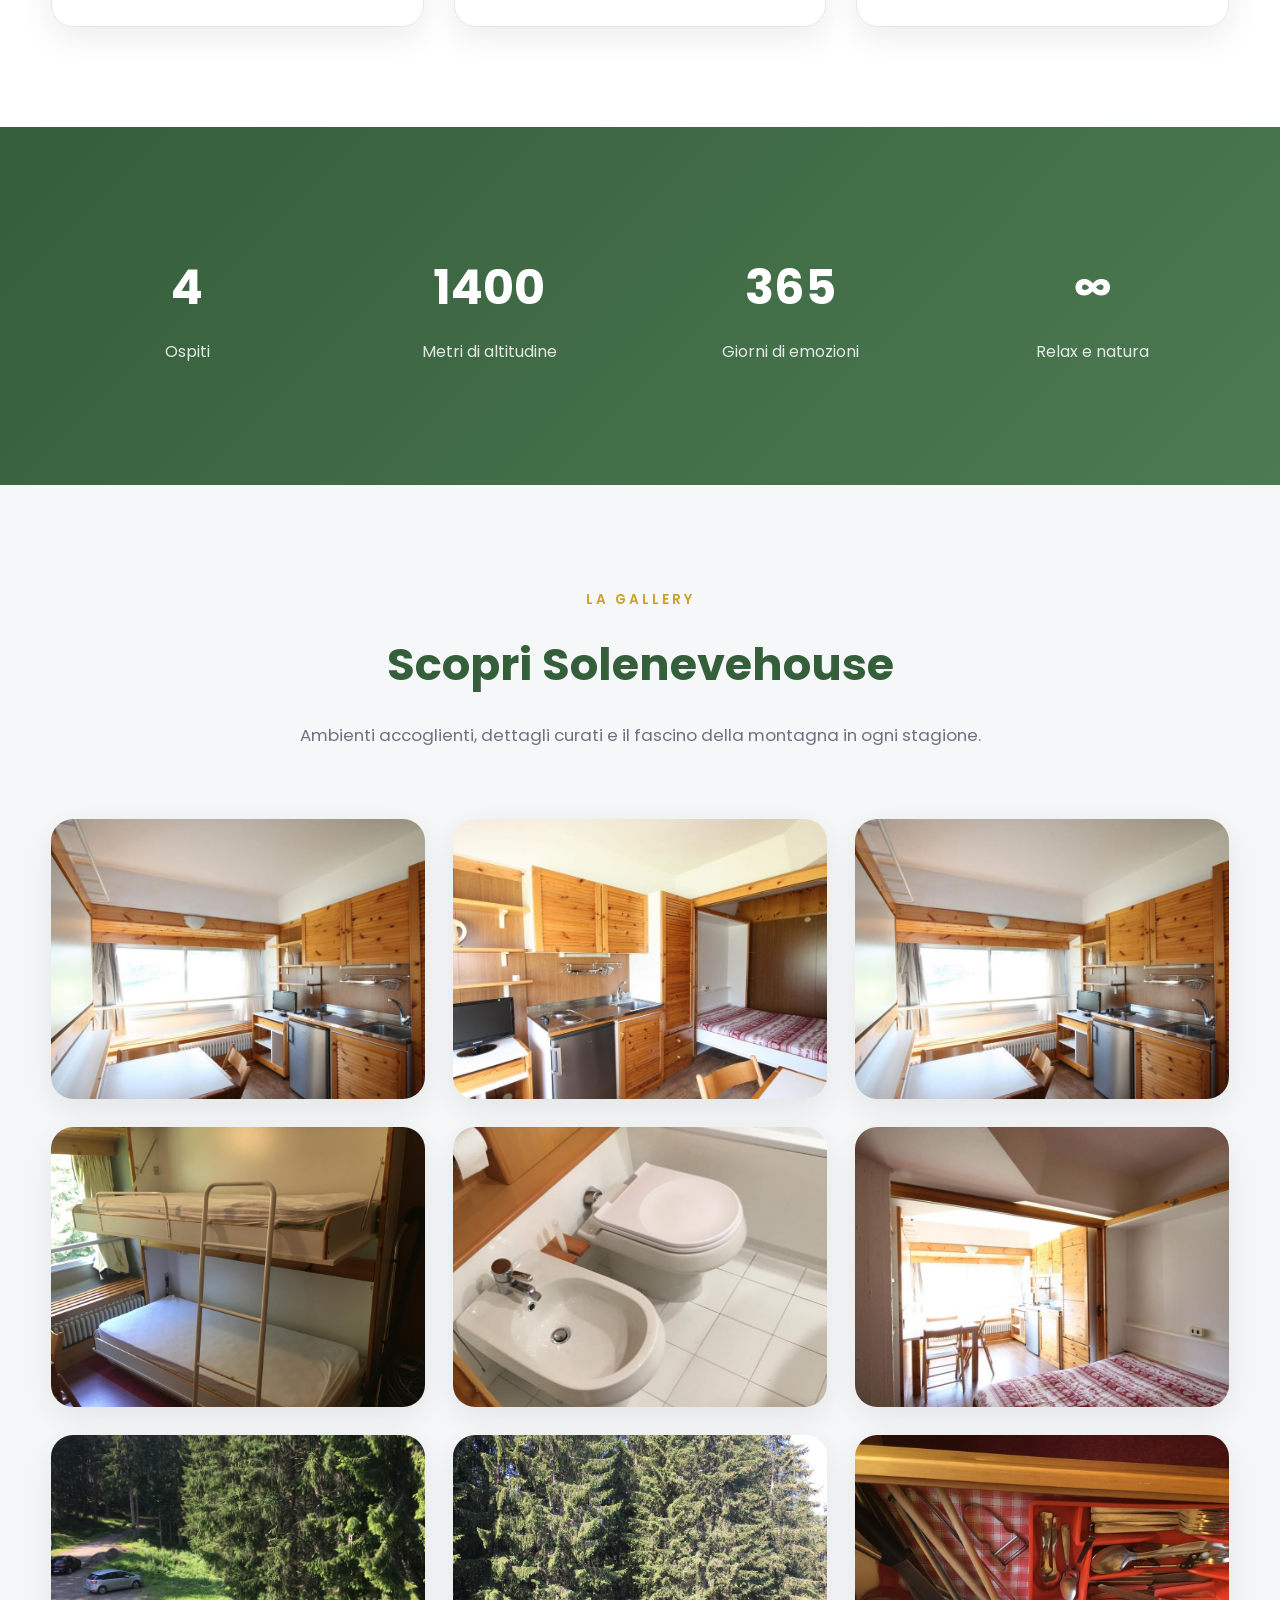
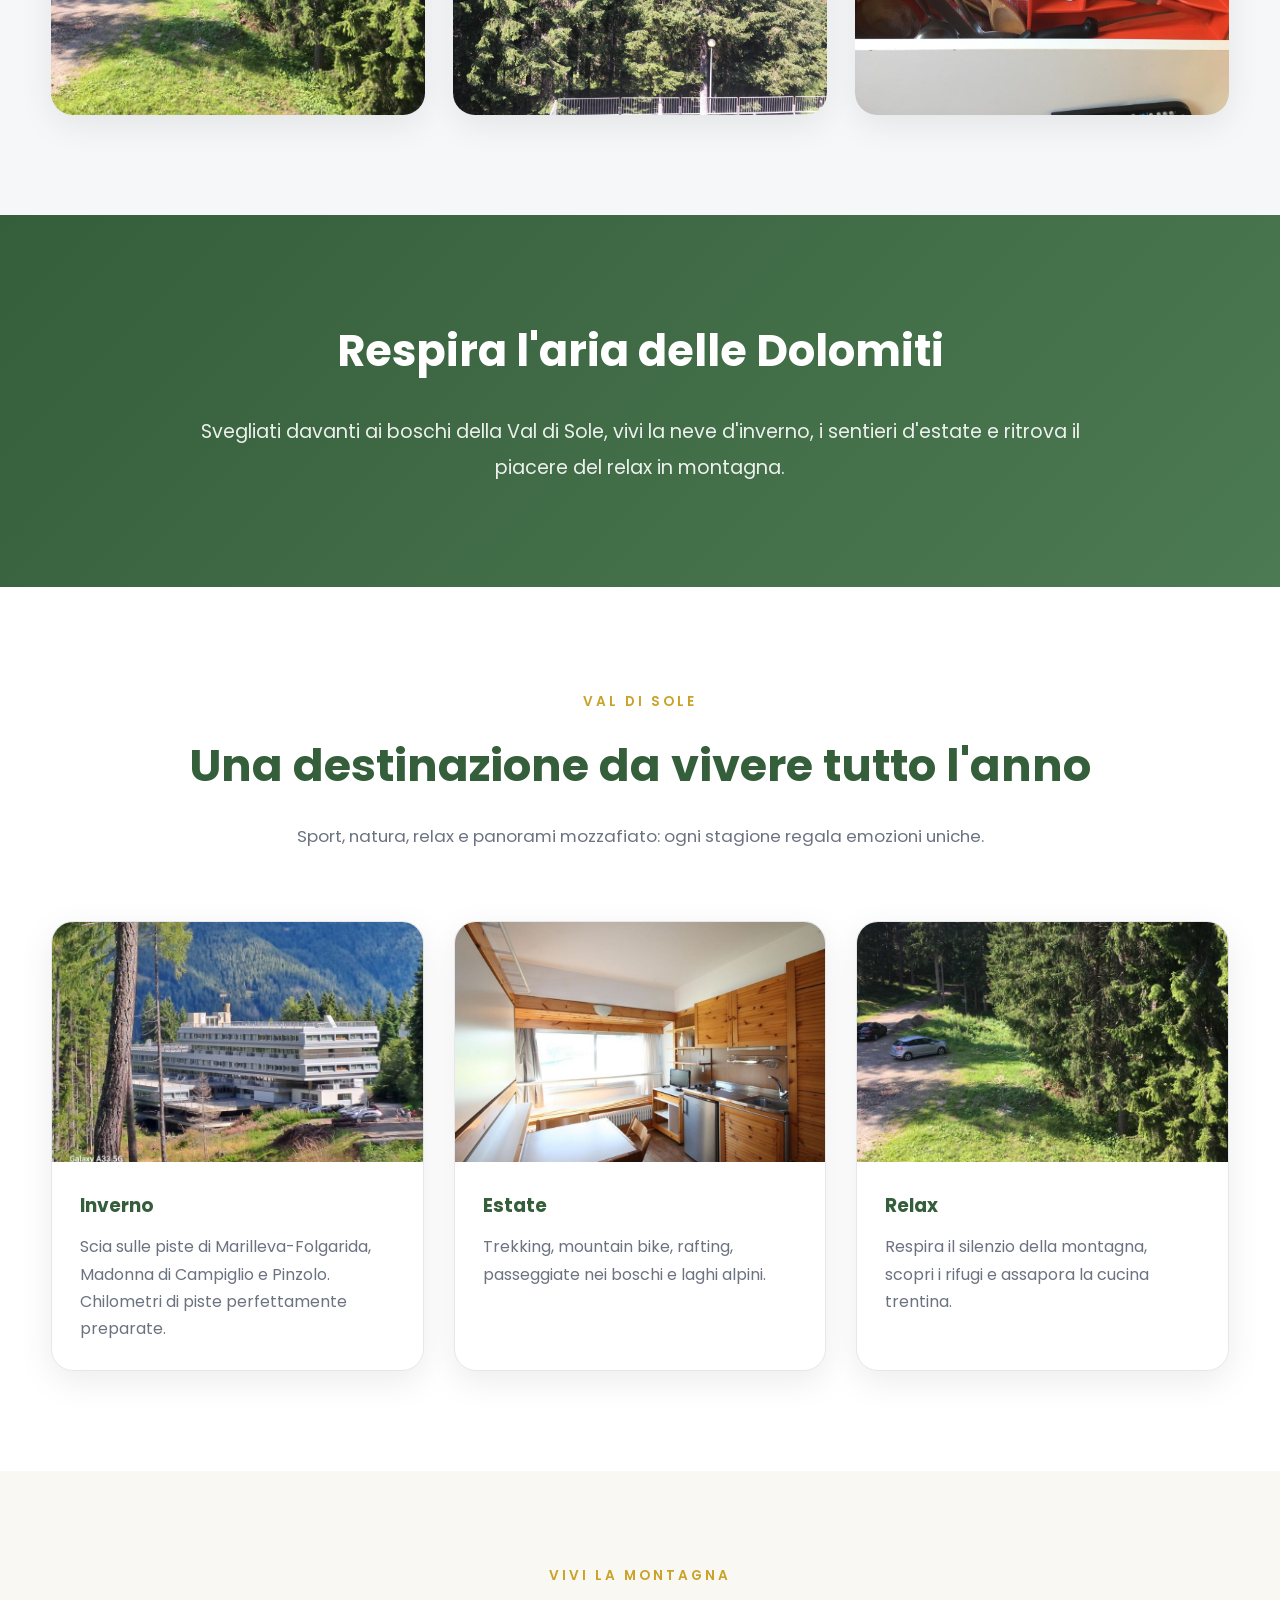
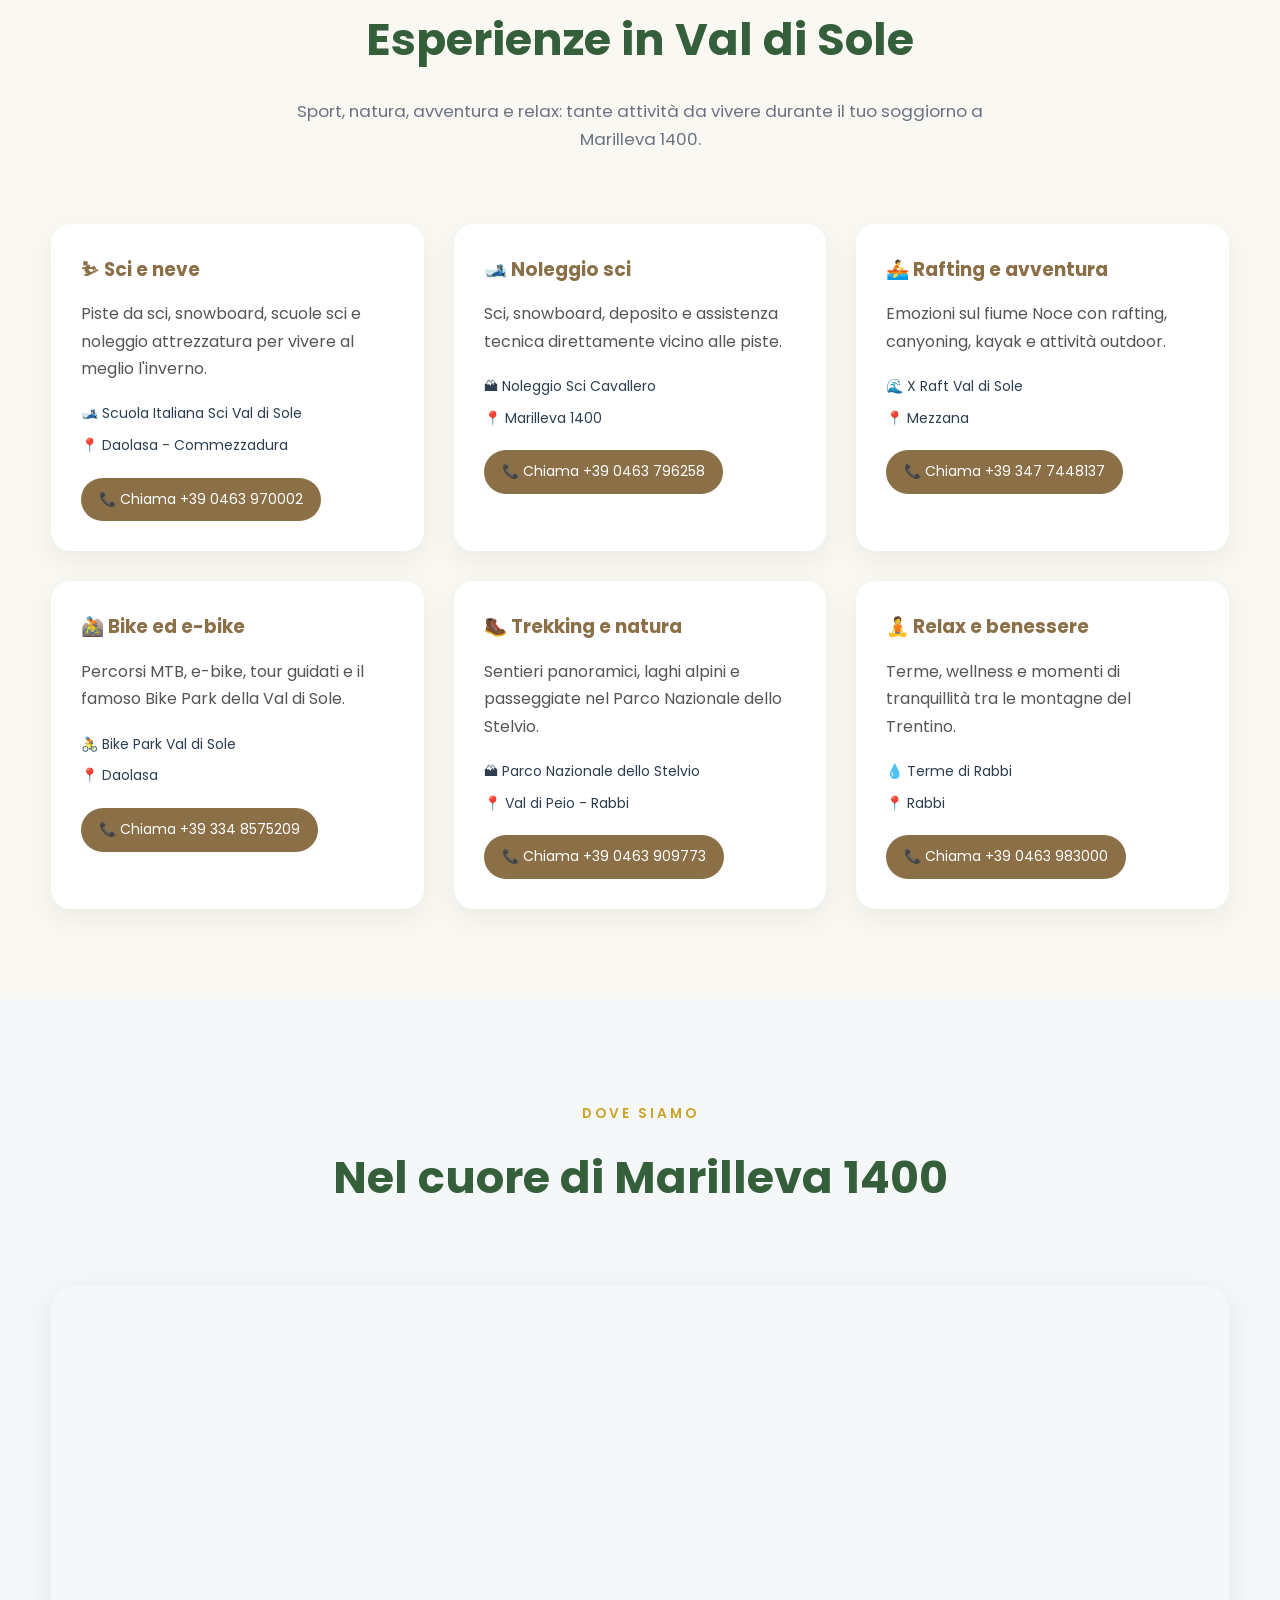
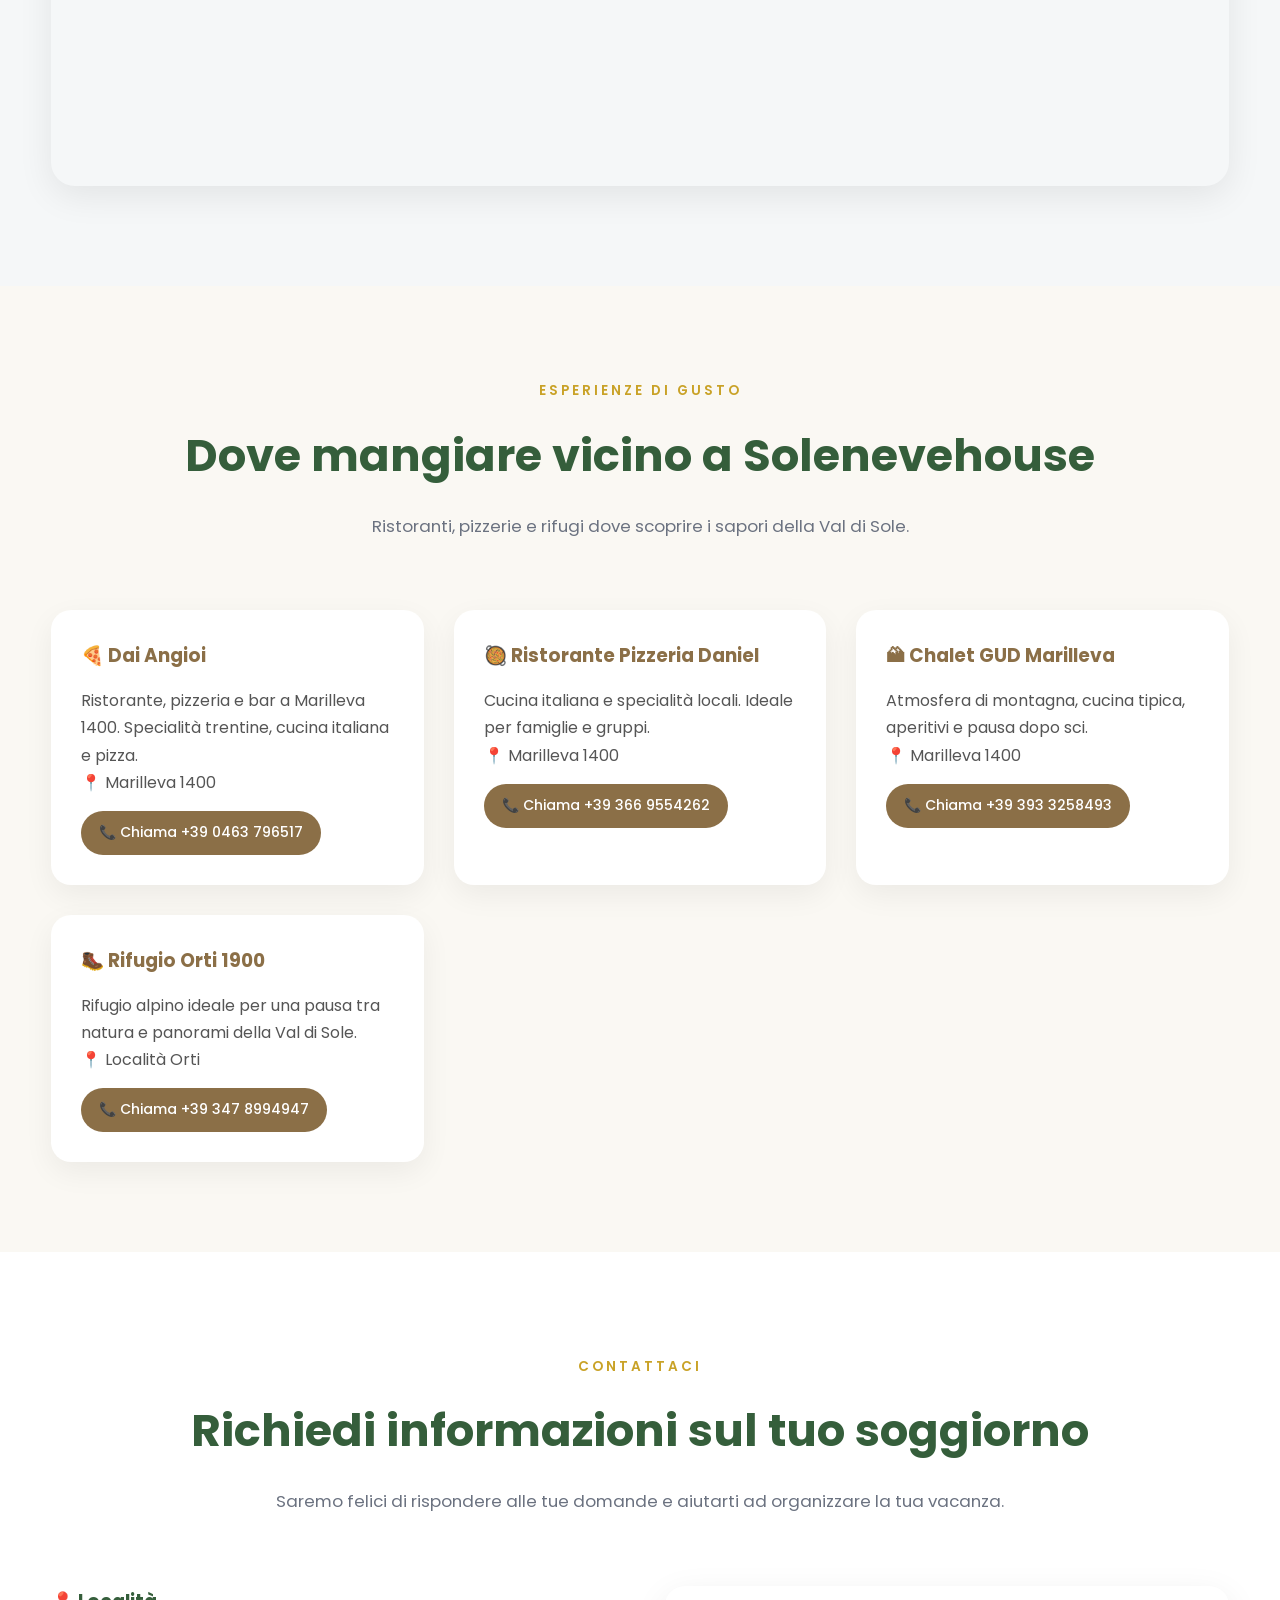
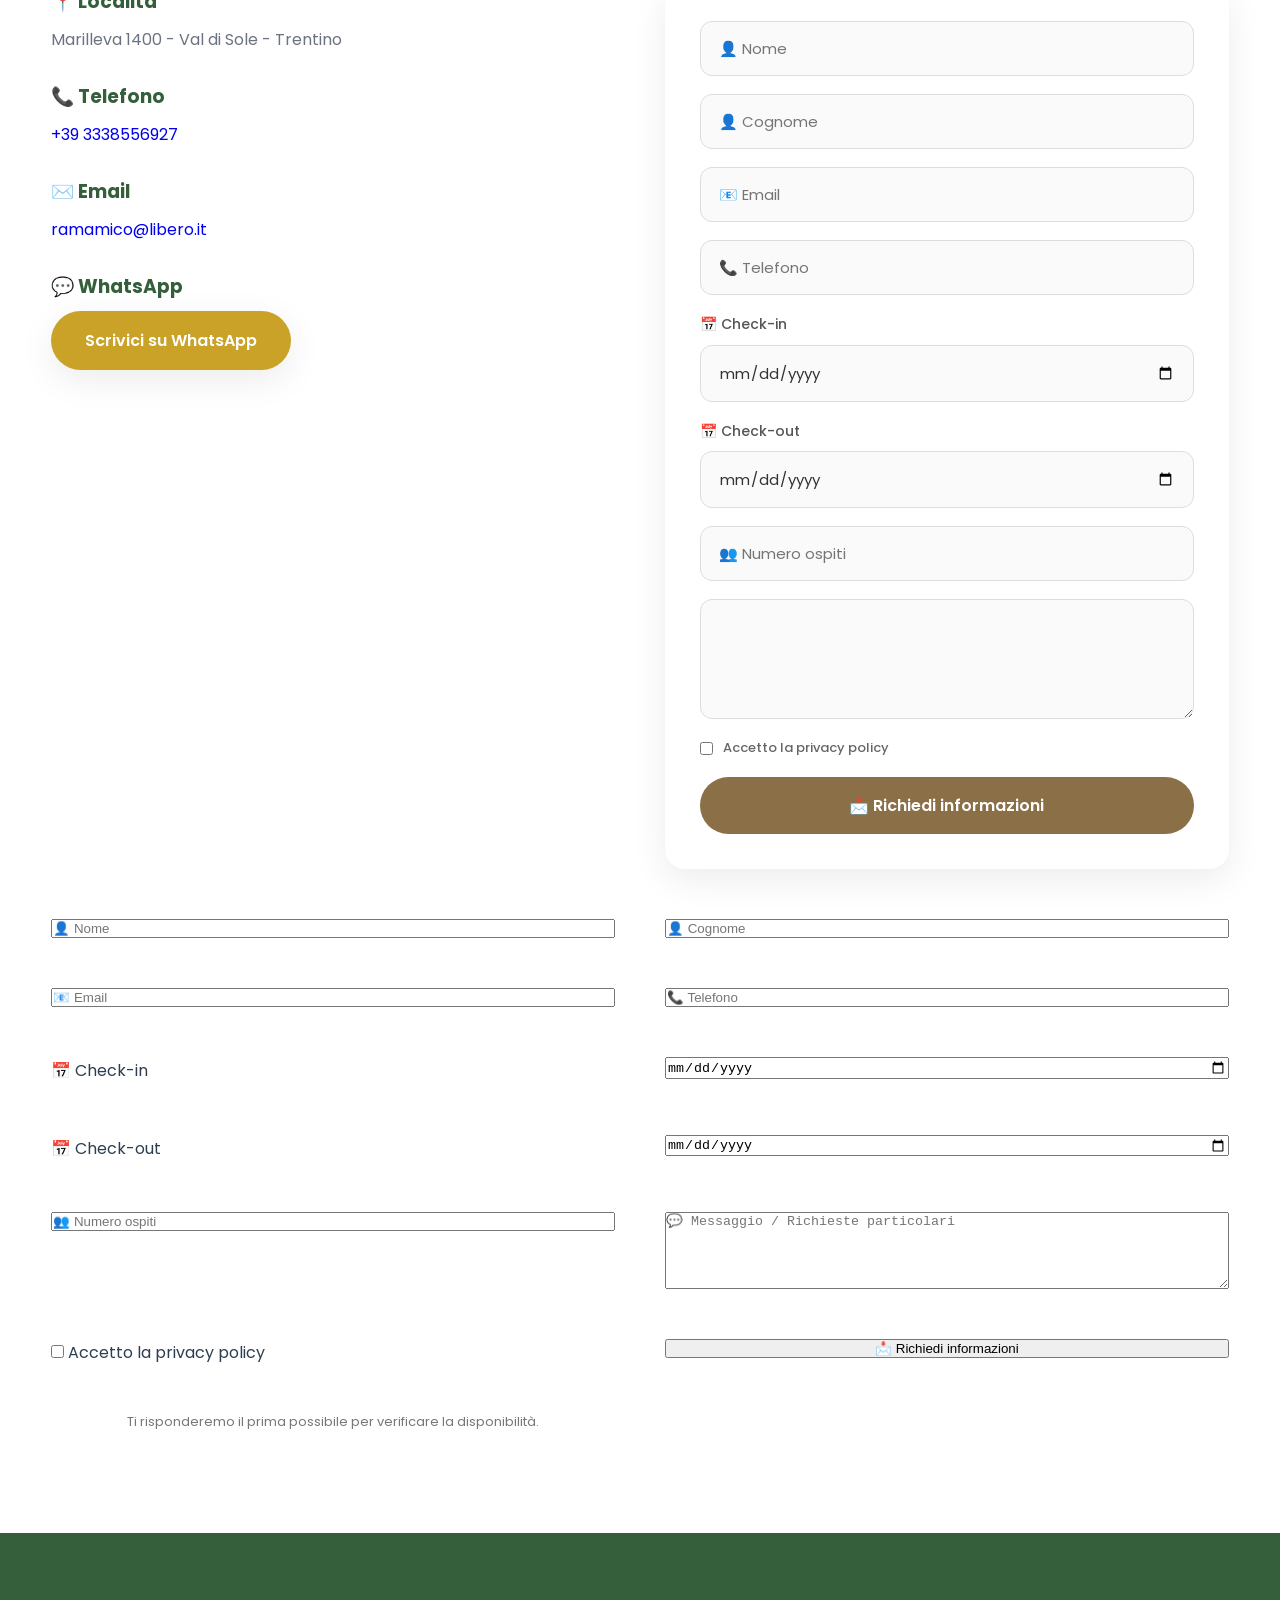
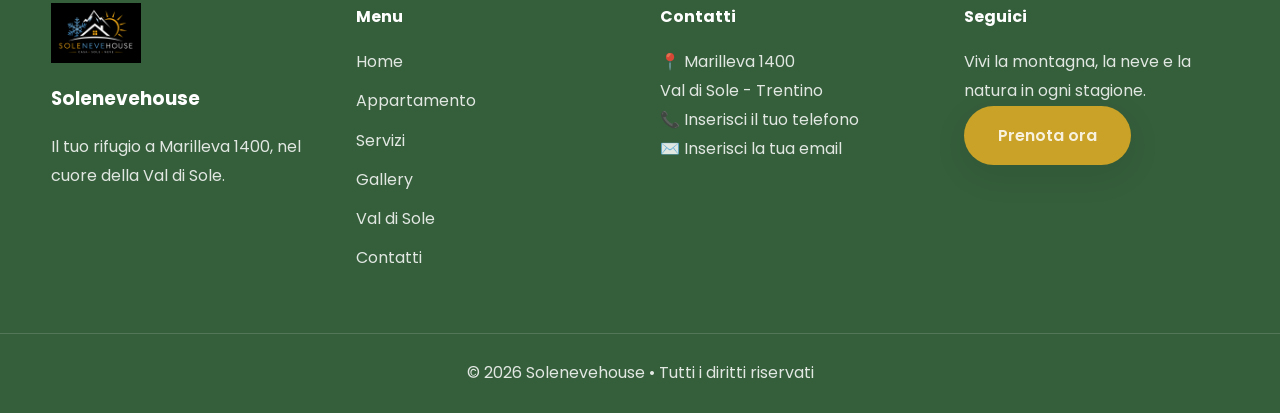
==== commit c089ed75: "Update index.html" ====
--- a/index.html
+++ b/index.html
@@ -56,10 +56,8 @@
 
 <li><a href="#gallery">Gallery</a></li>
 
-<li><a href="#experience">Val di Sole</a></li>
-
-<li><a href="#experience">Esperienze</a></li>
-      
+<li><a href="#experience">Esperiente in Val di Sole</a></li>
+   
 <li><a href="#restaurants">Dove mangiare</a></li>
     
 <li><a href="#contact">Contatti</a></li>
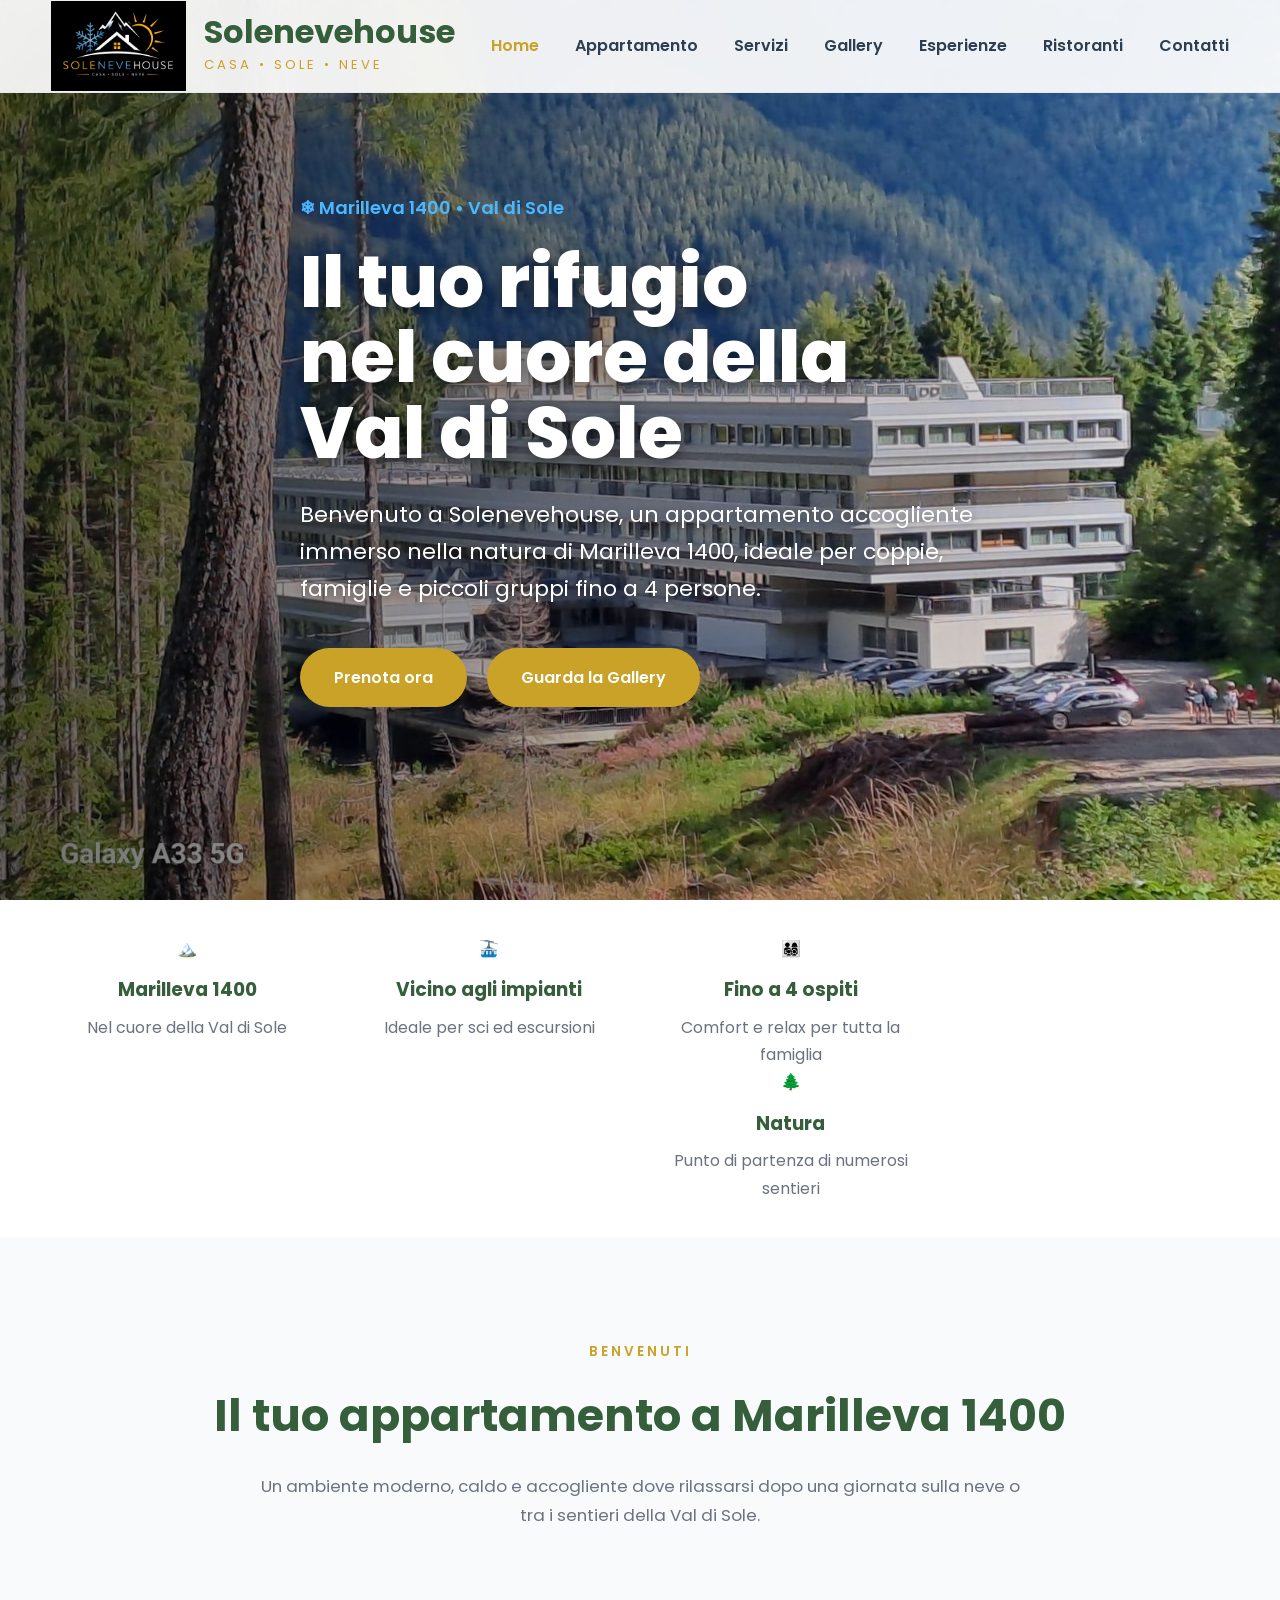
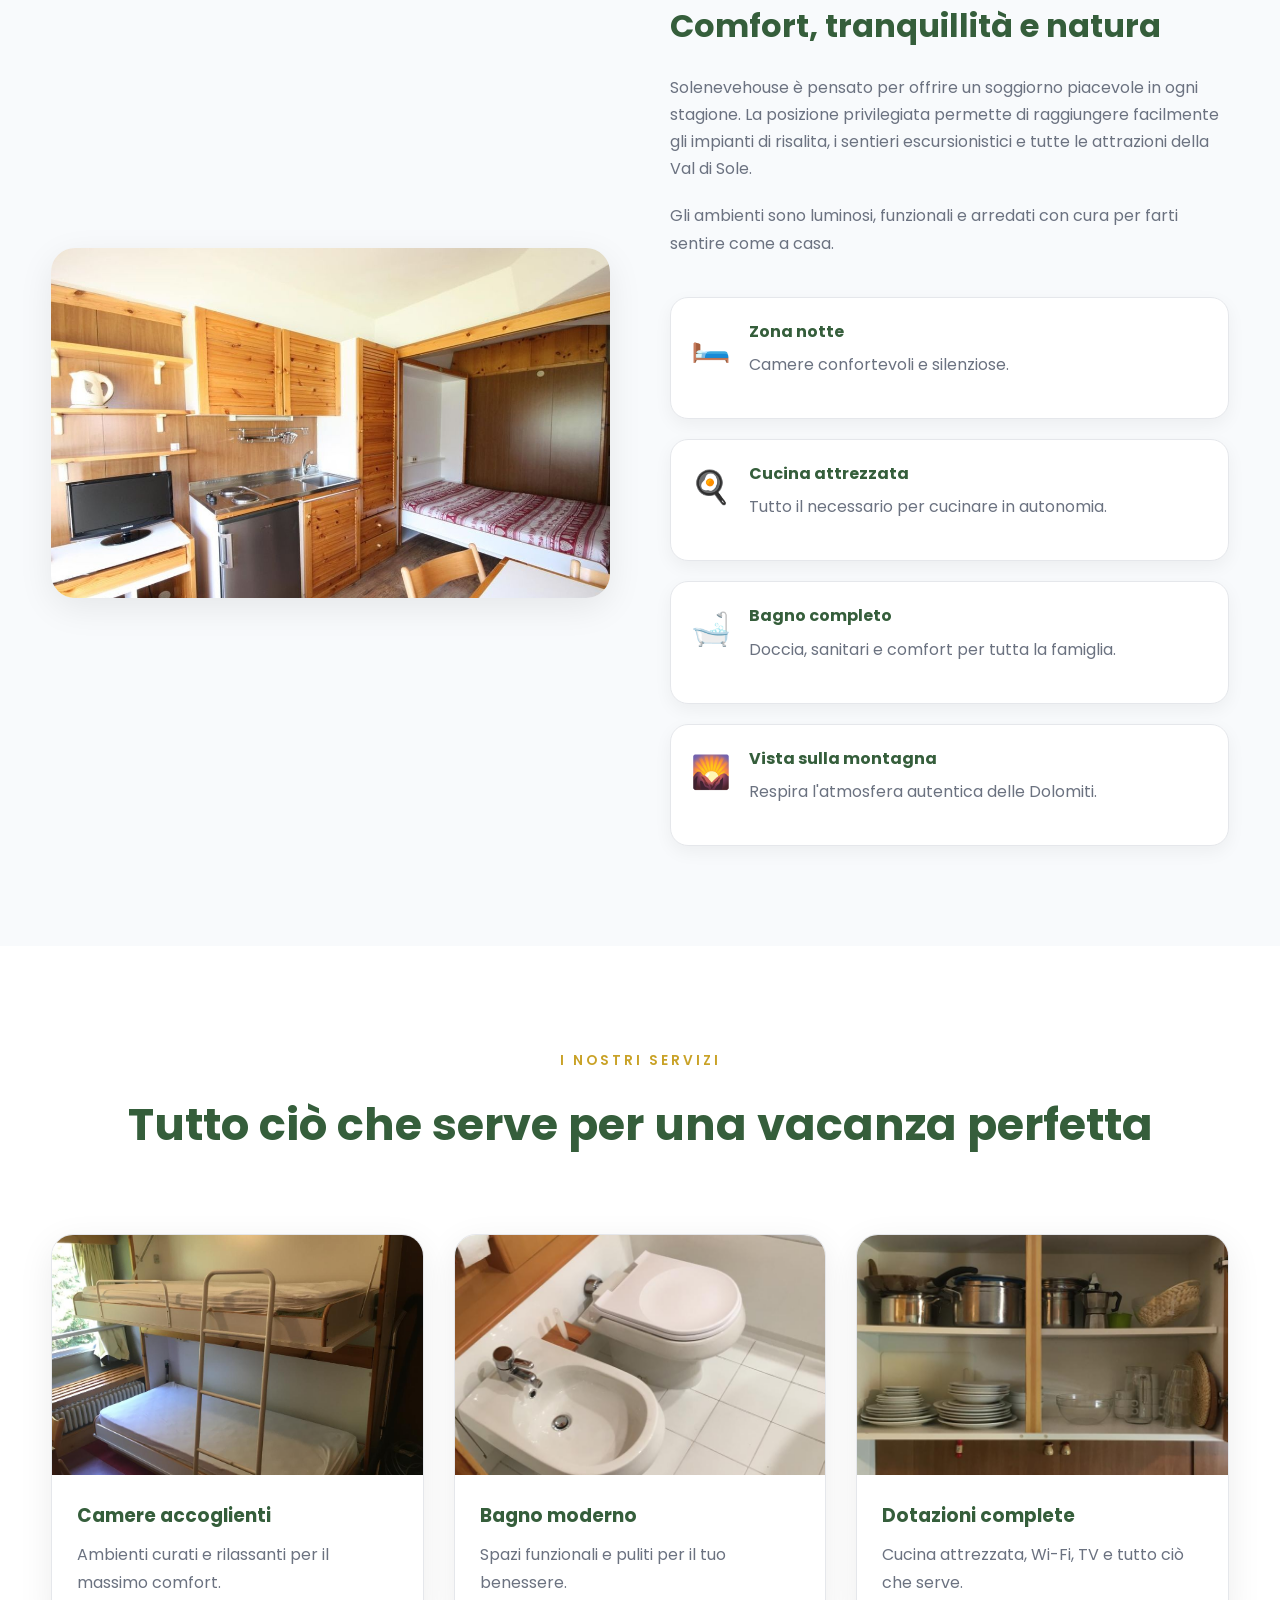
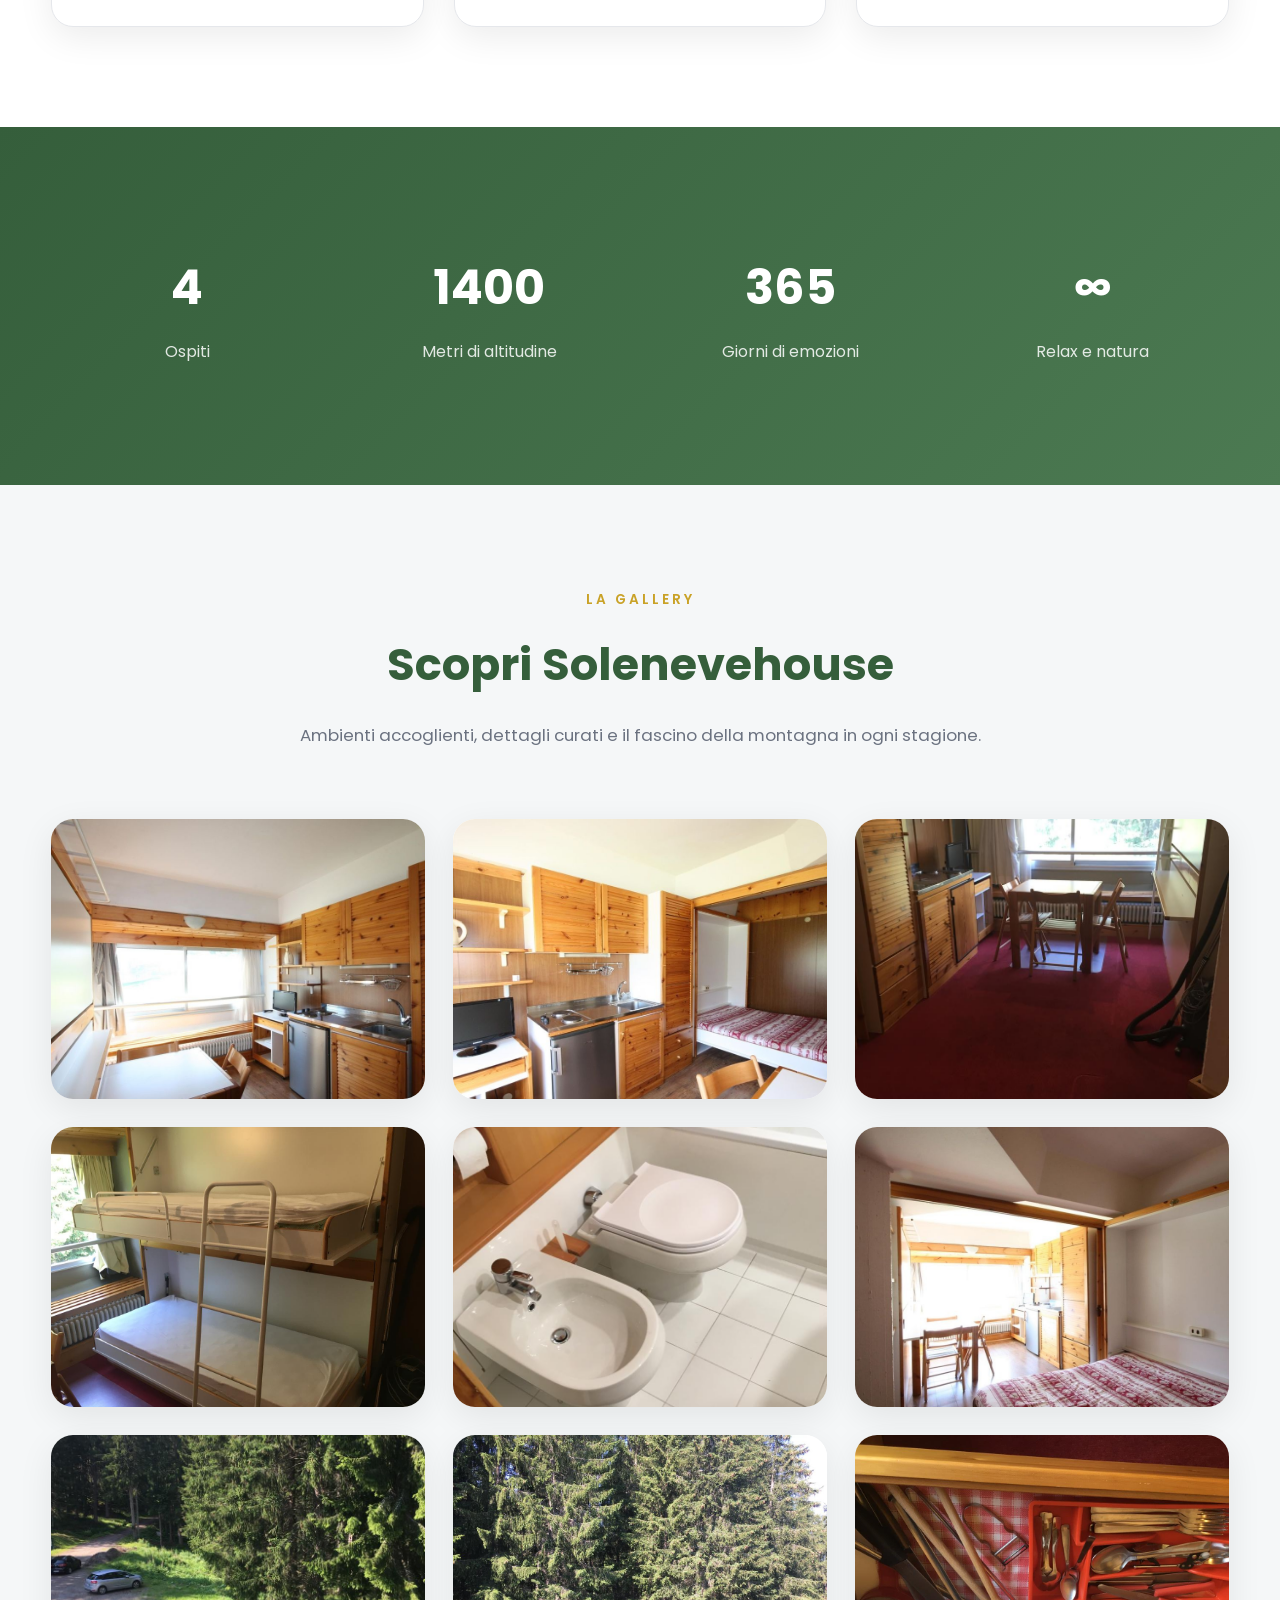
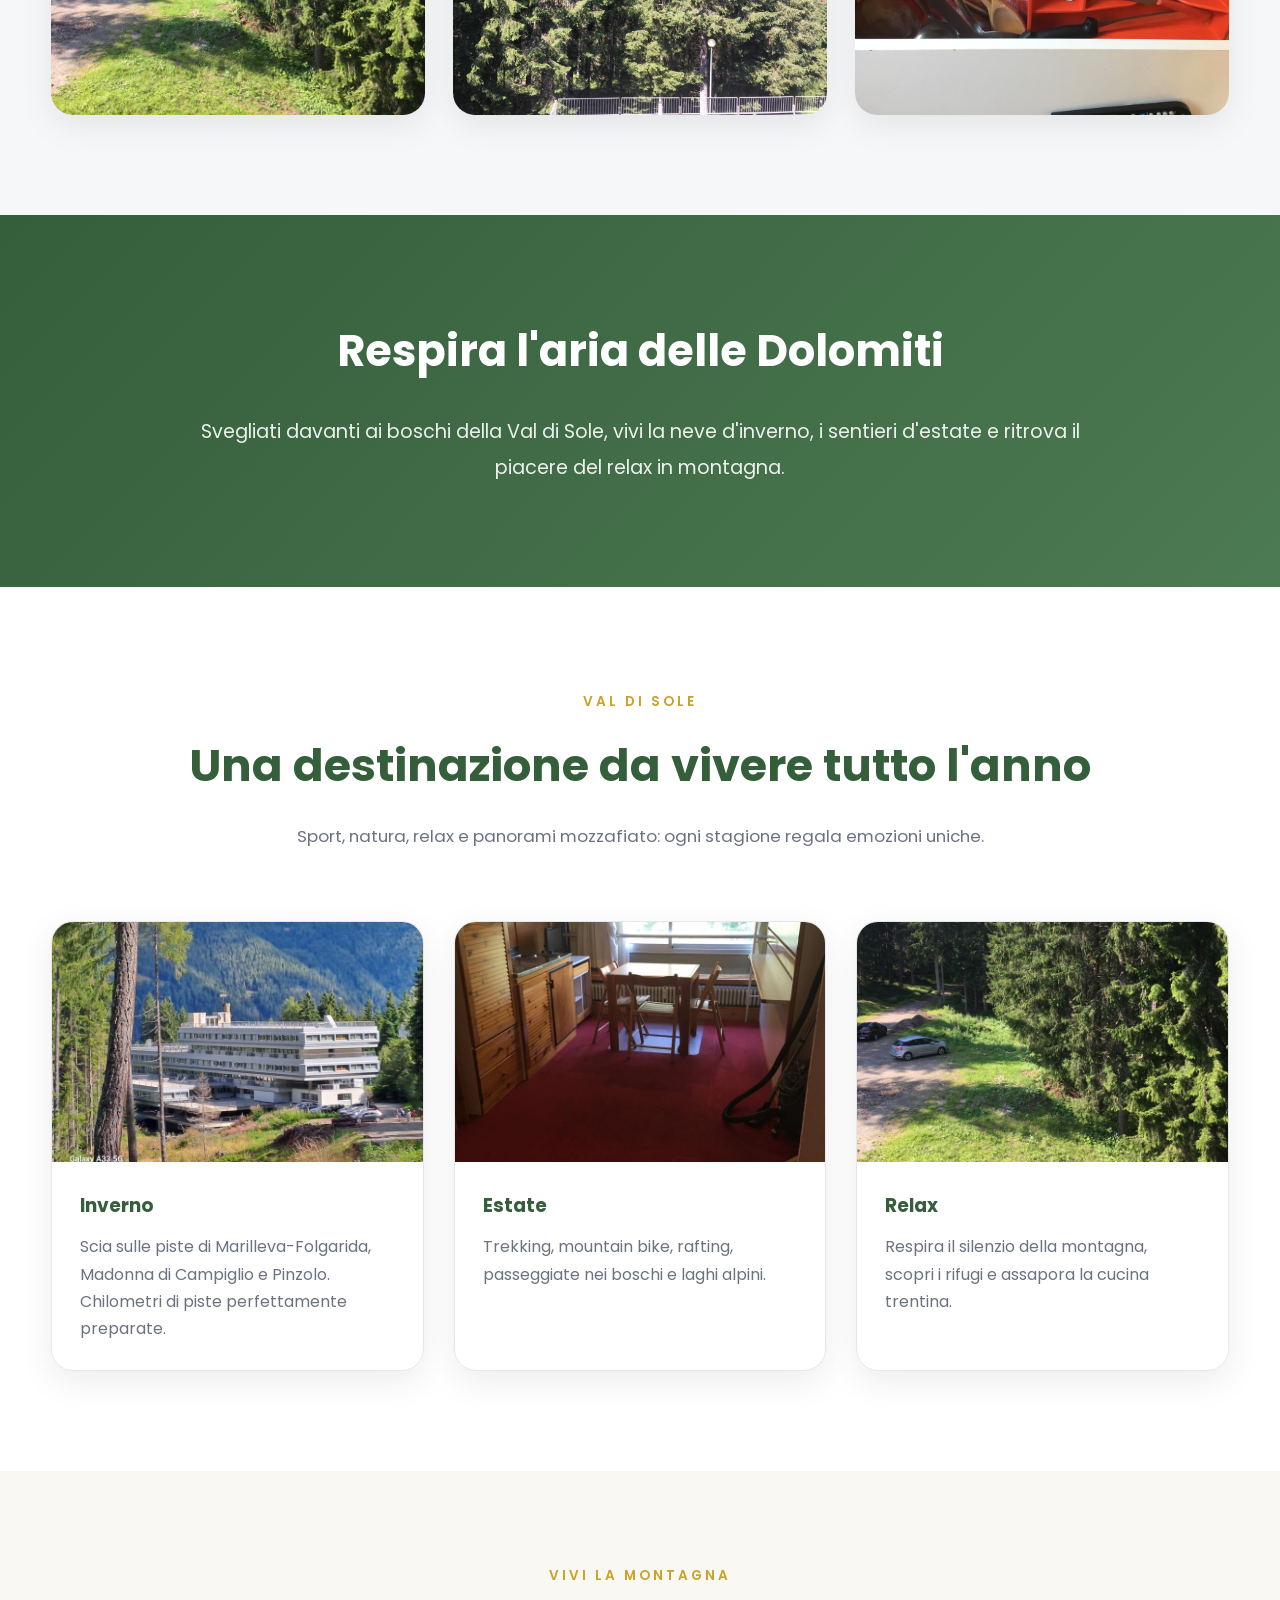
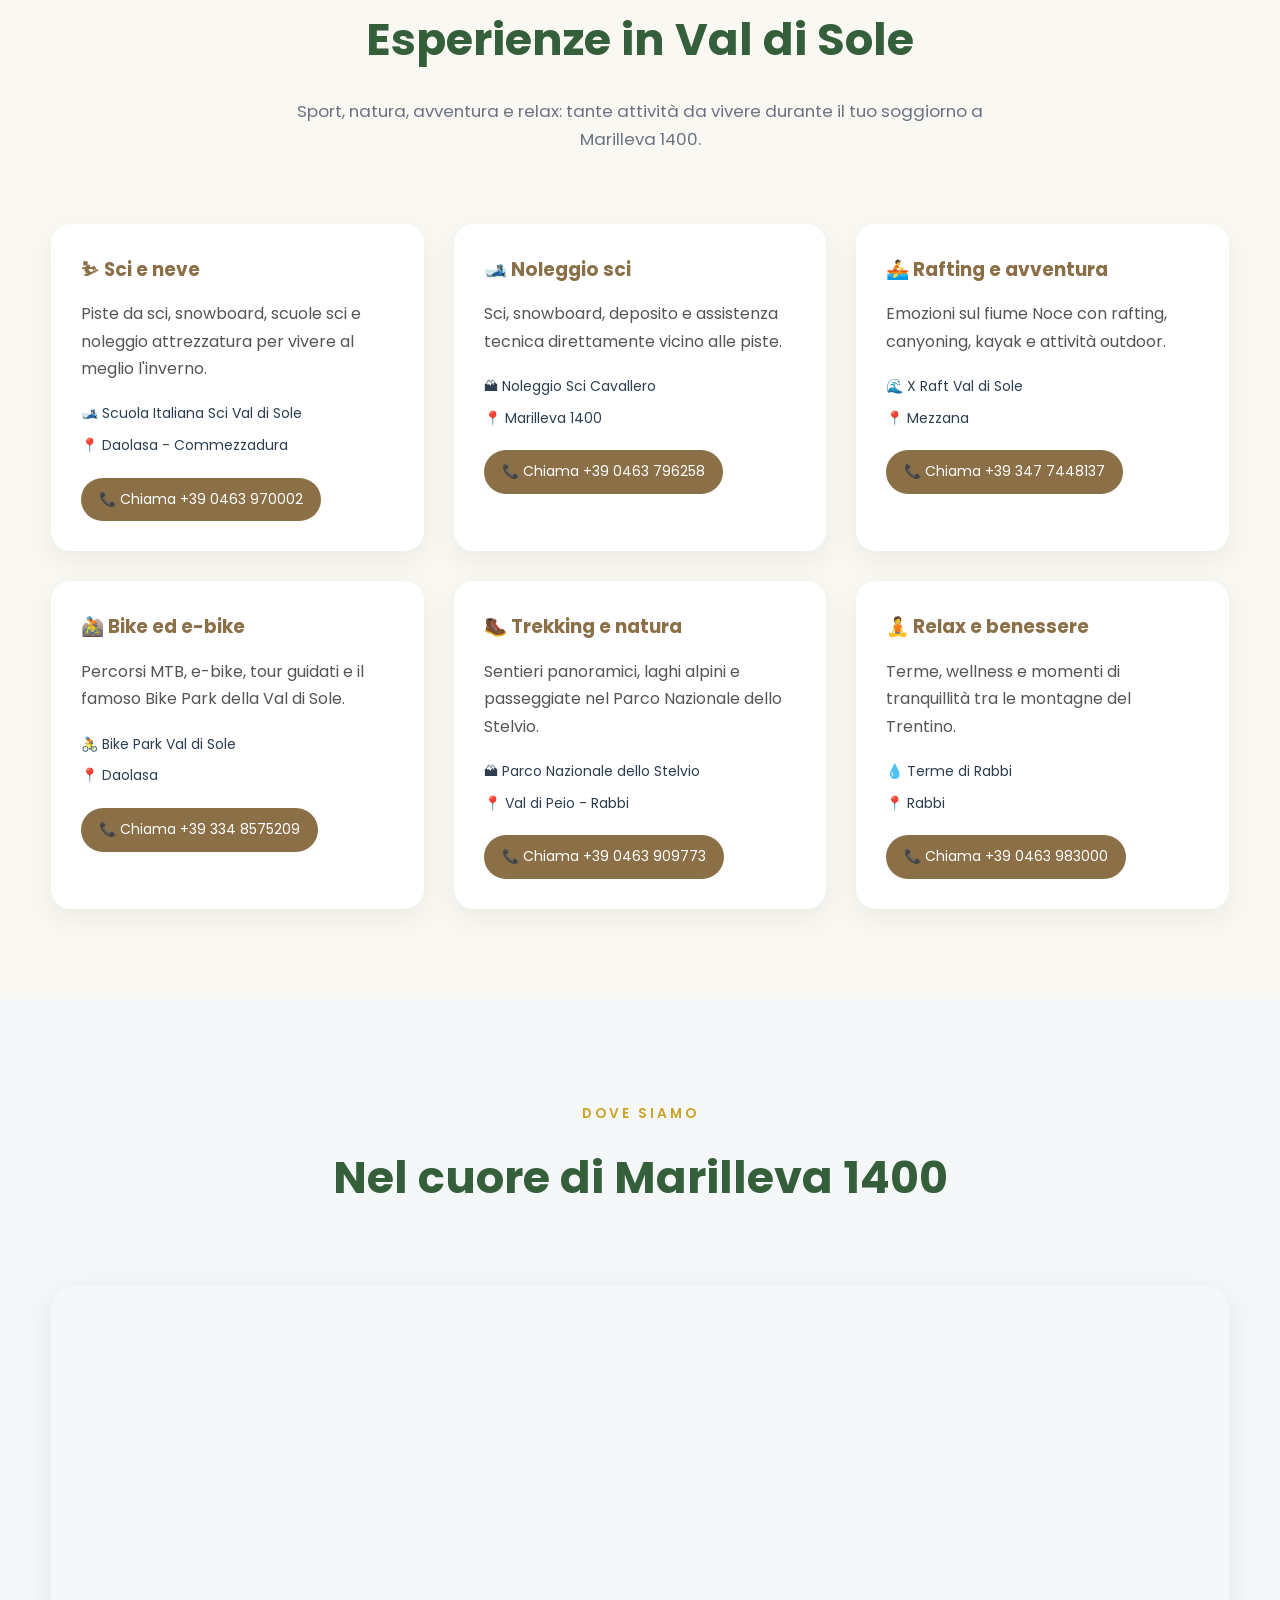
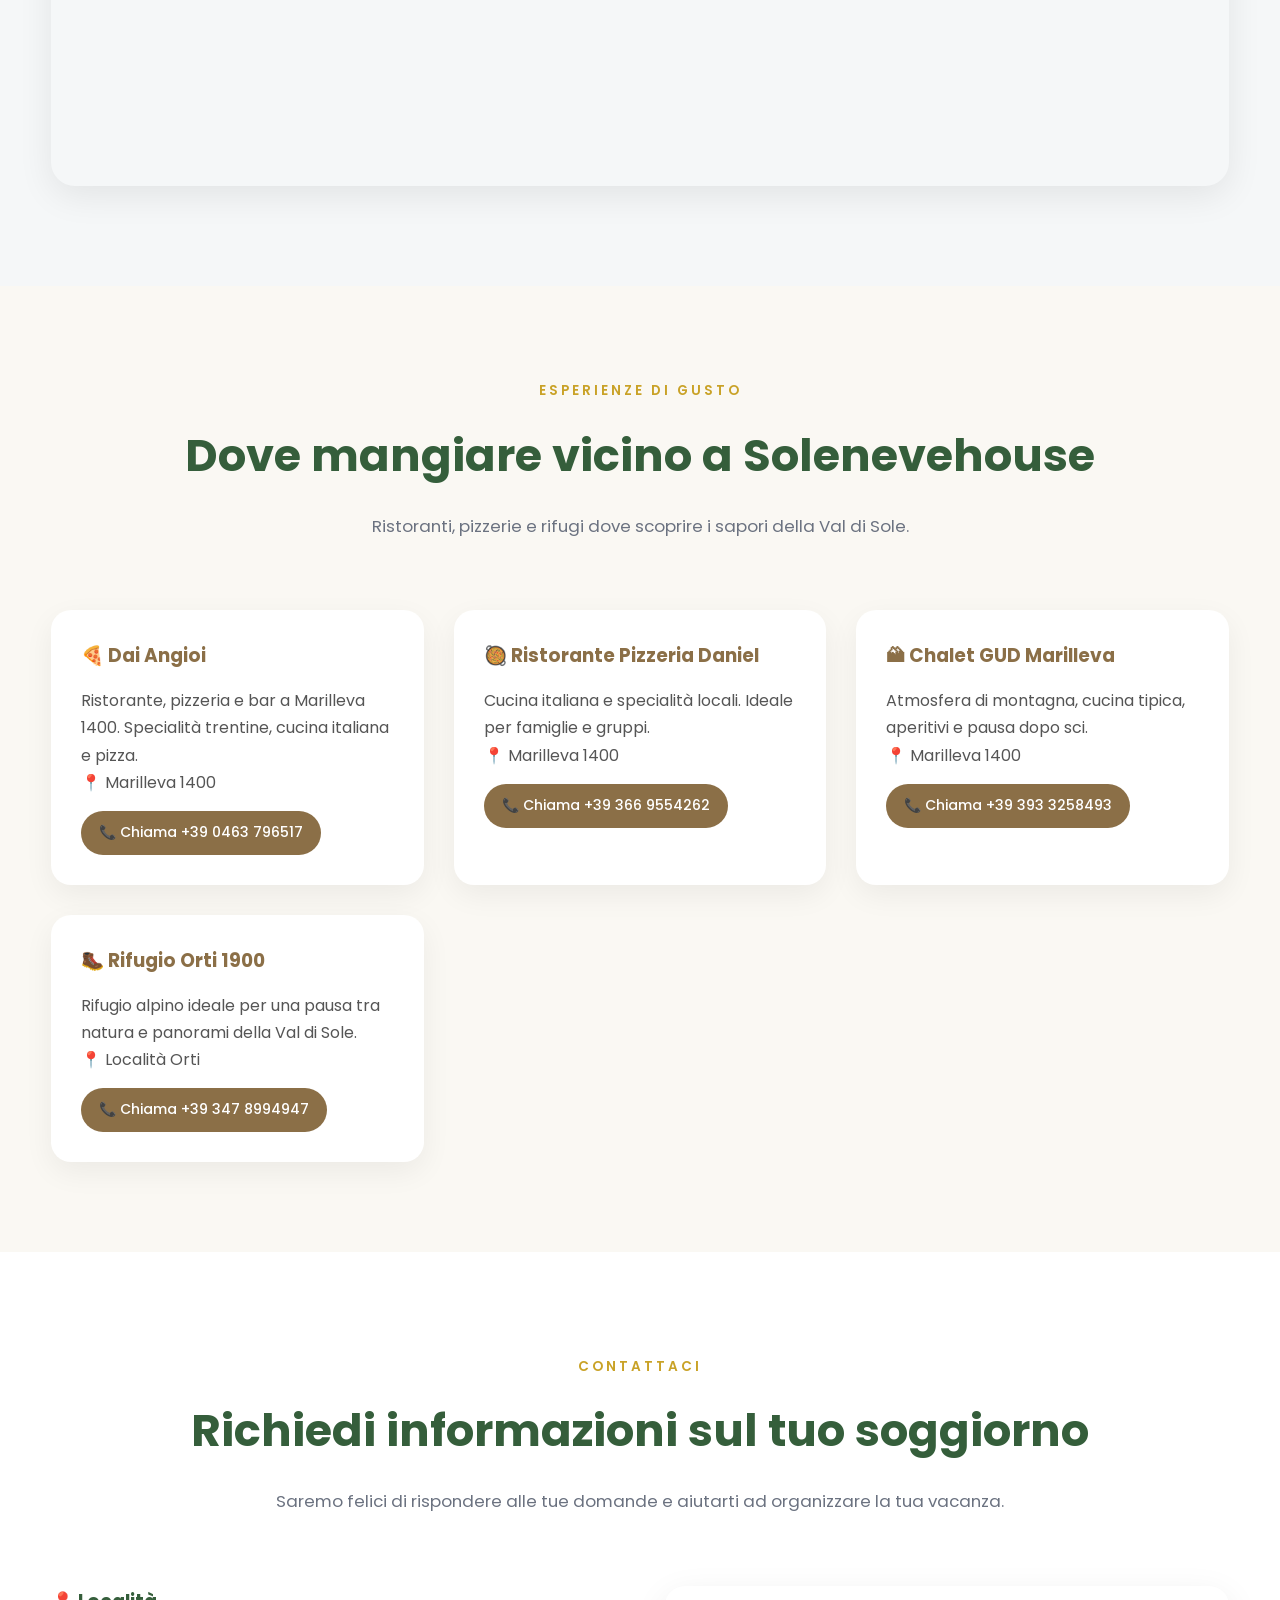
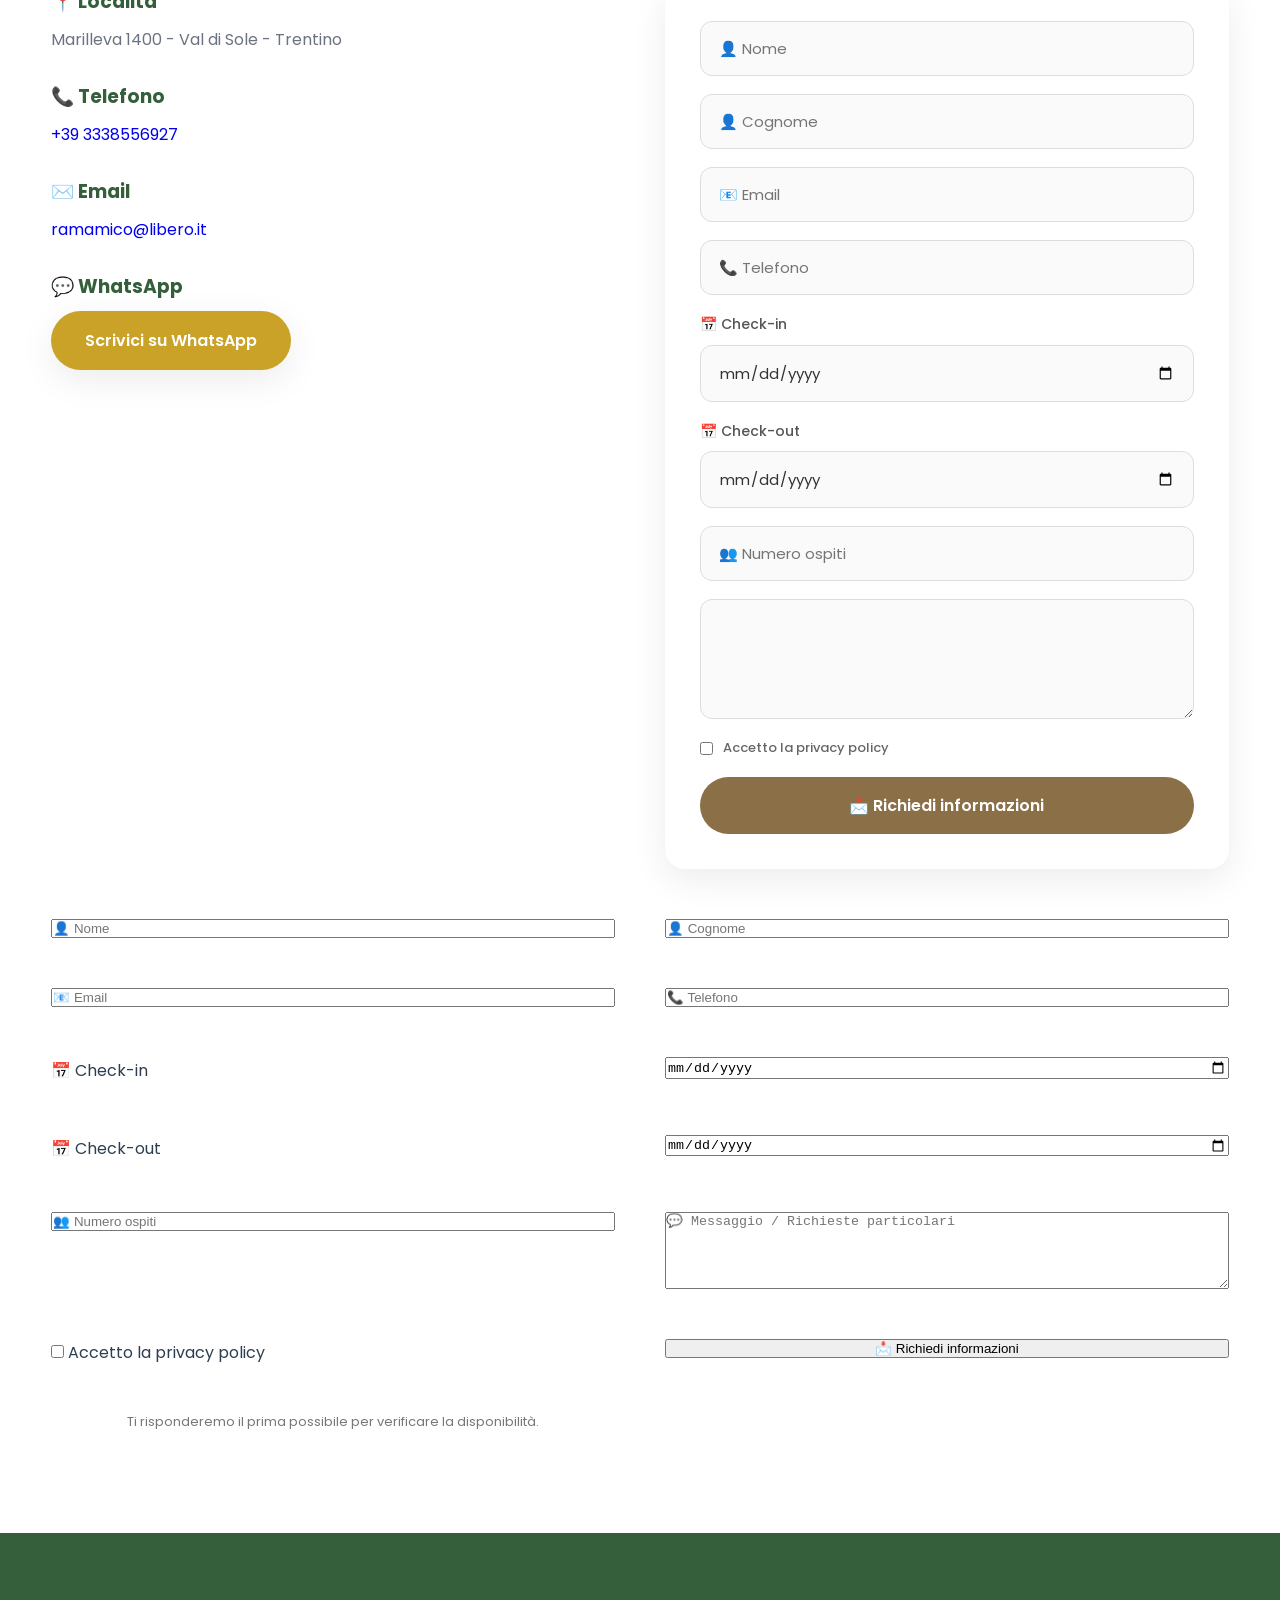
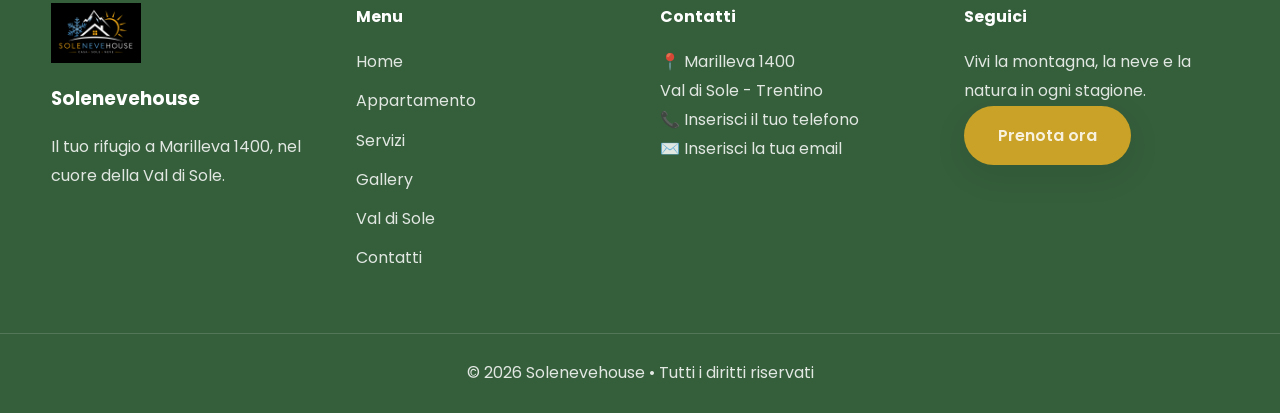
==== commit 7d3c5f8f: "Update index.html" ====
--- a/index.html
+++ b/index.html
@@ -50,16 +50,12 @@
 
 <ul>
 
+<li><a href="#home">Home</a></li>
 <li><a href="#about">Appartamento</a></li>
-
 <li><a href="#services">Servizi</a></li>
-
 <li><a href="#gallery">Gallery</a></li>
-
-<li><a href="#experience">Esperiente in Val di Sole</a></li>
-   
-<li><a href="#restaurants">Dove mangiare</a></li>
-    
+<li><a href="#activities">Esperienze</a></li>
+<li><a href="#restaurants">Ristoranti</a></li>
 <li><a href="#contact">Contatti</a></li>
 
 </ul>
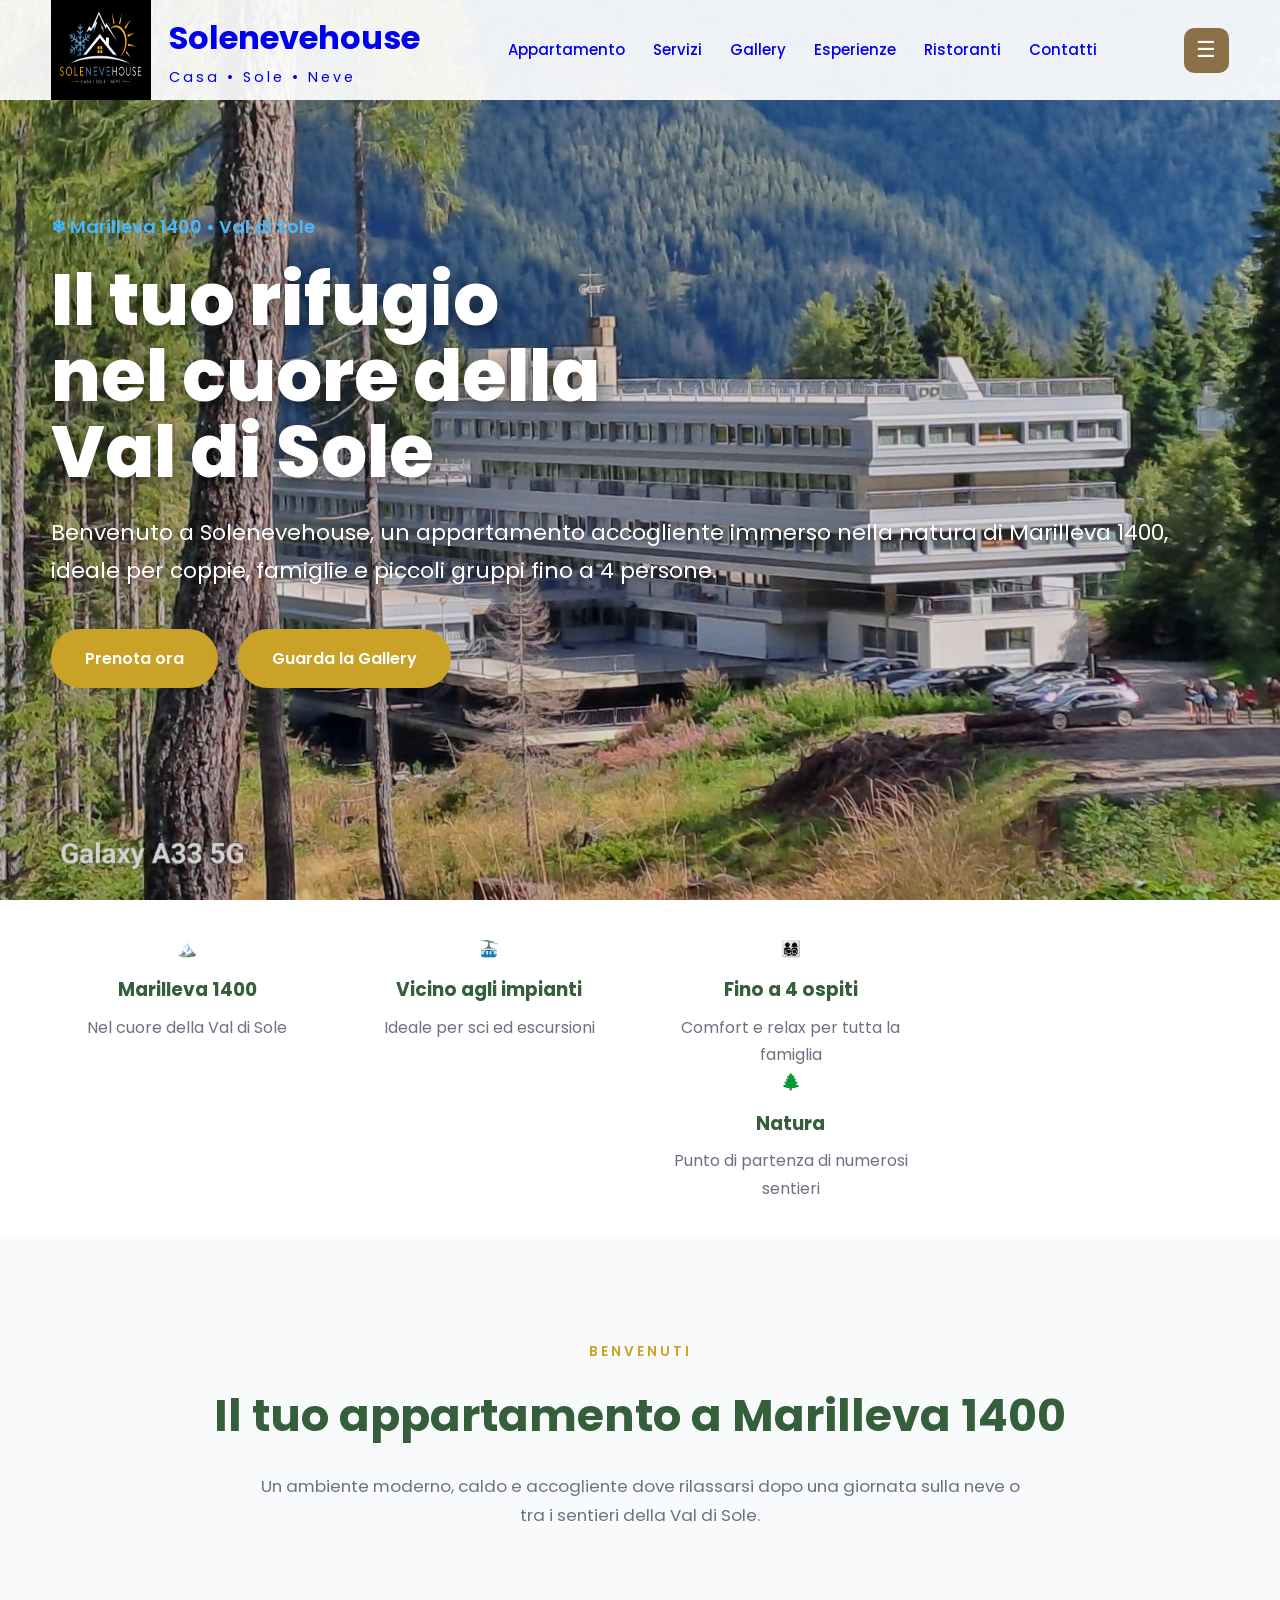
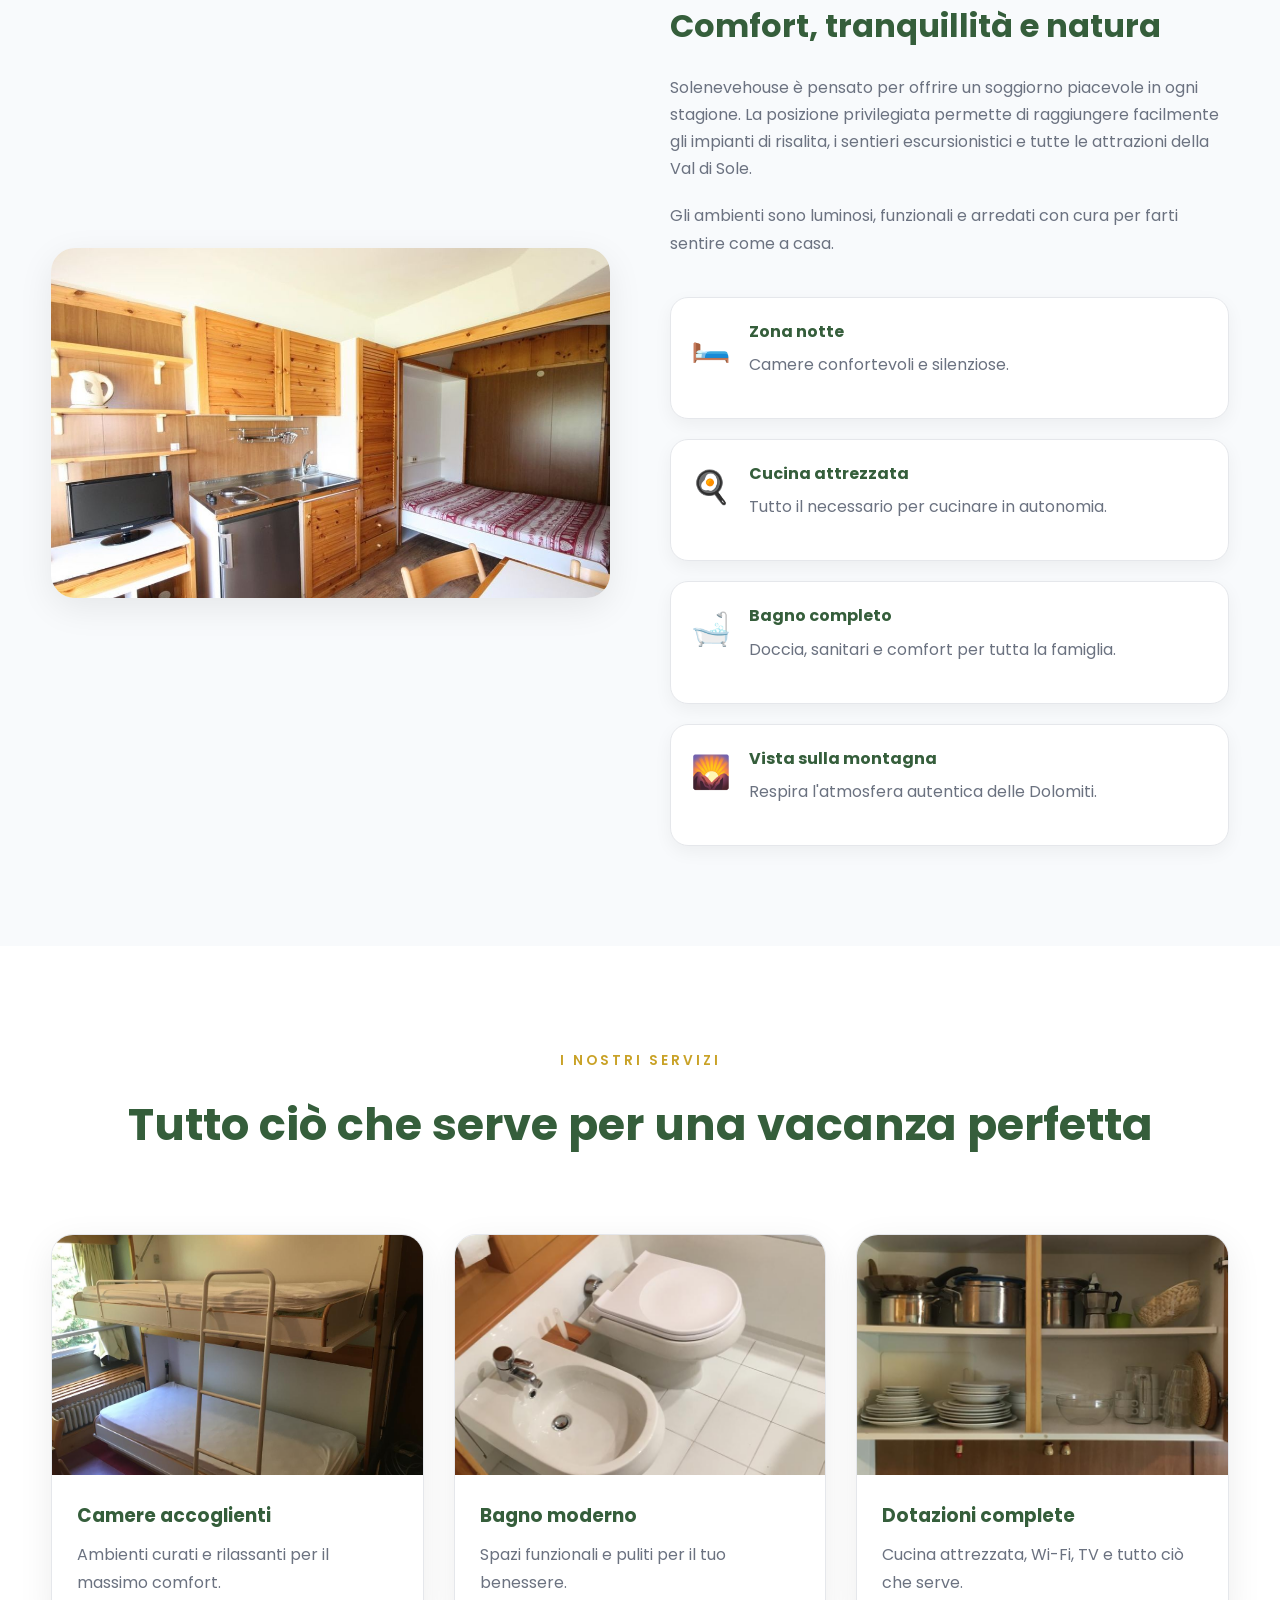
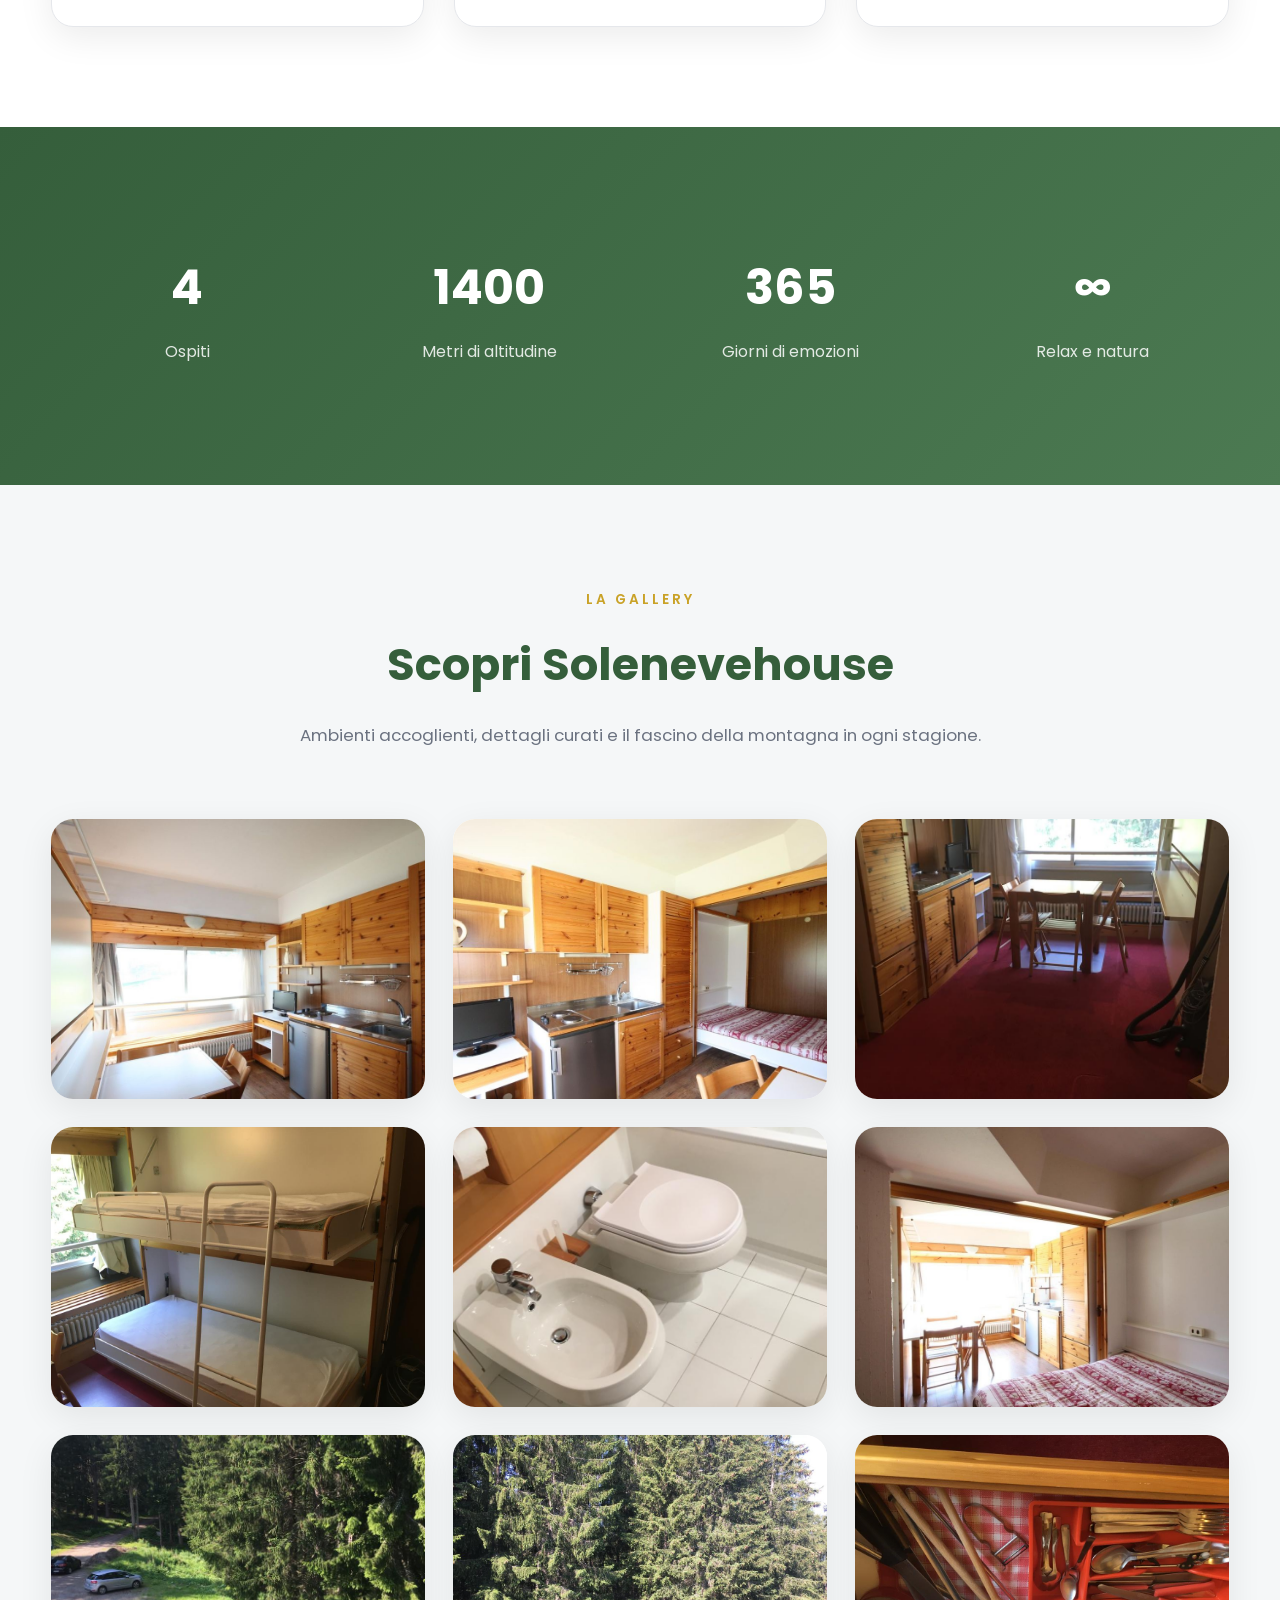
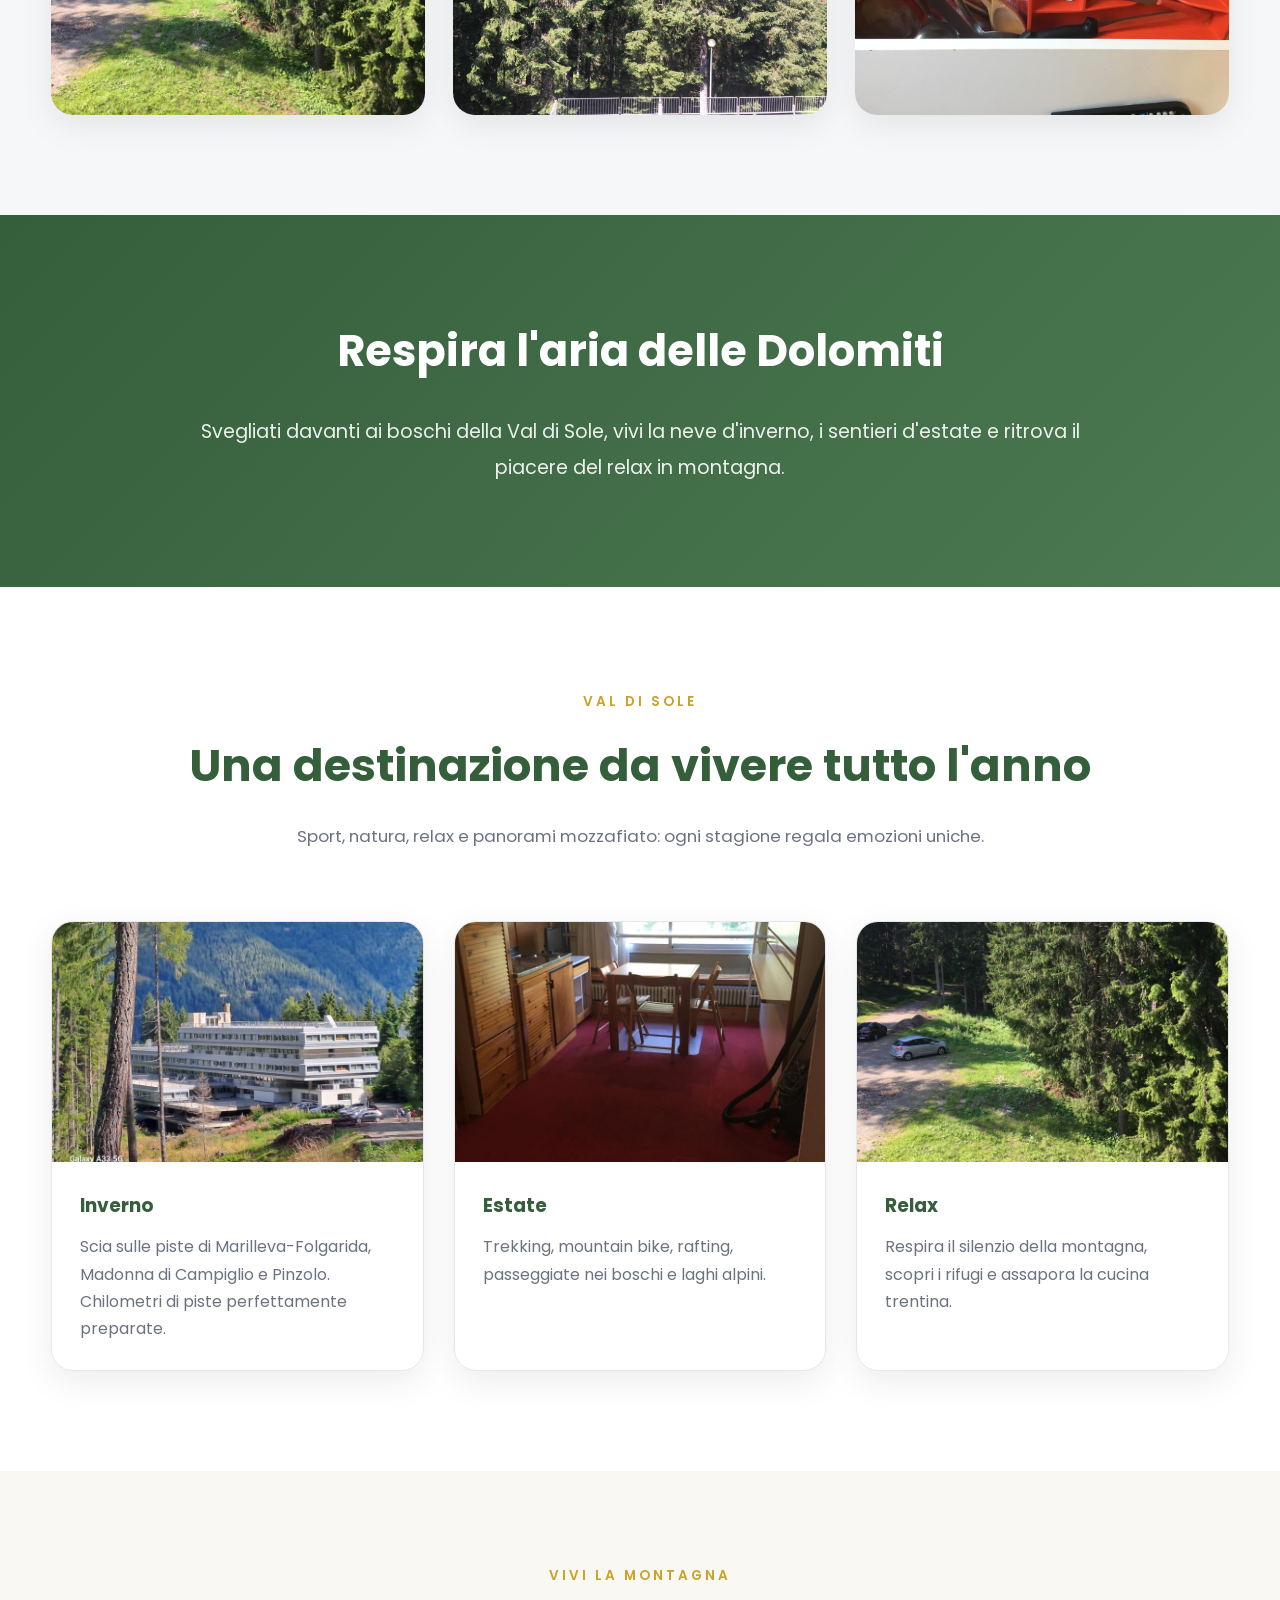
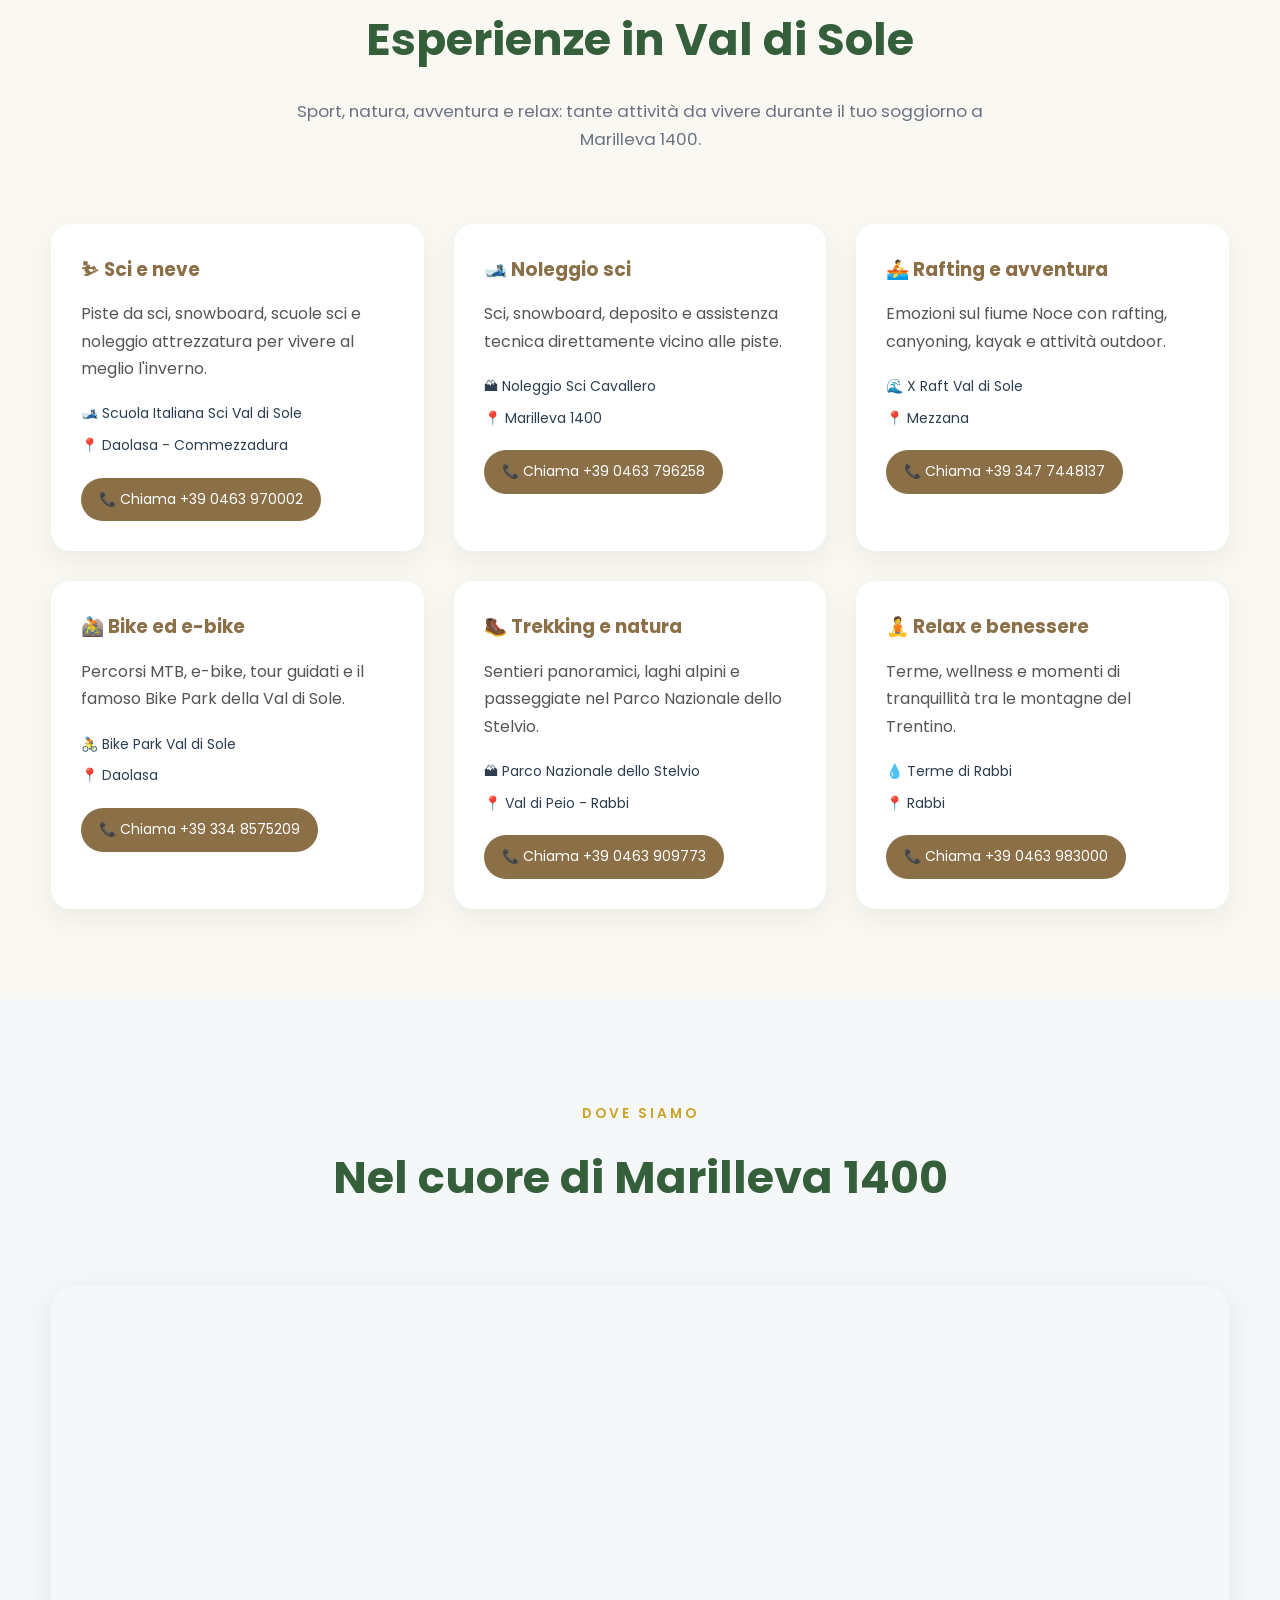
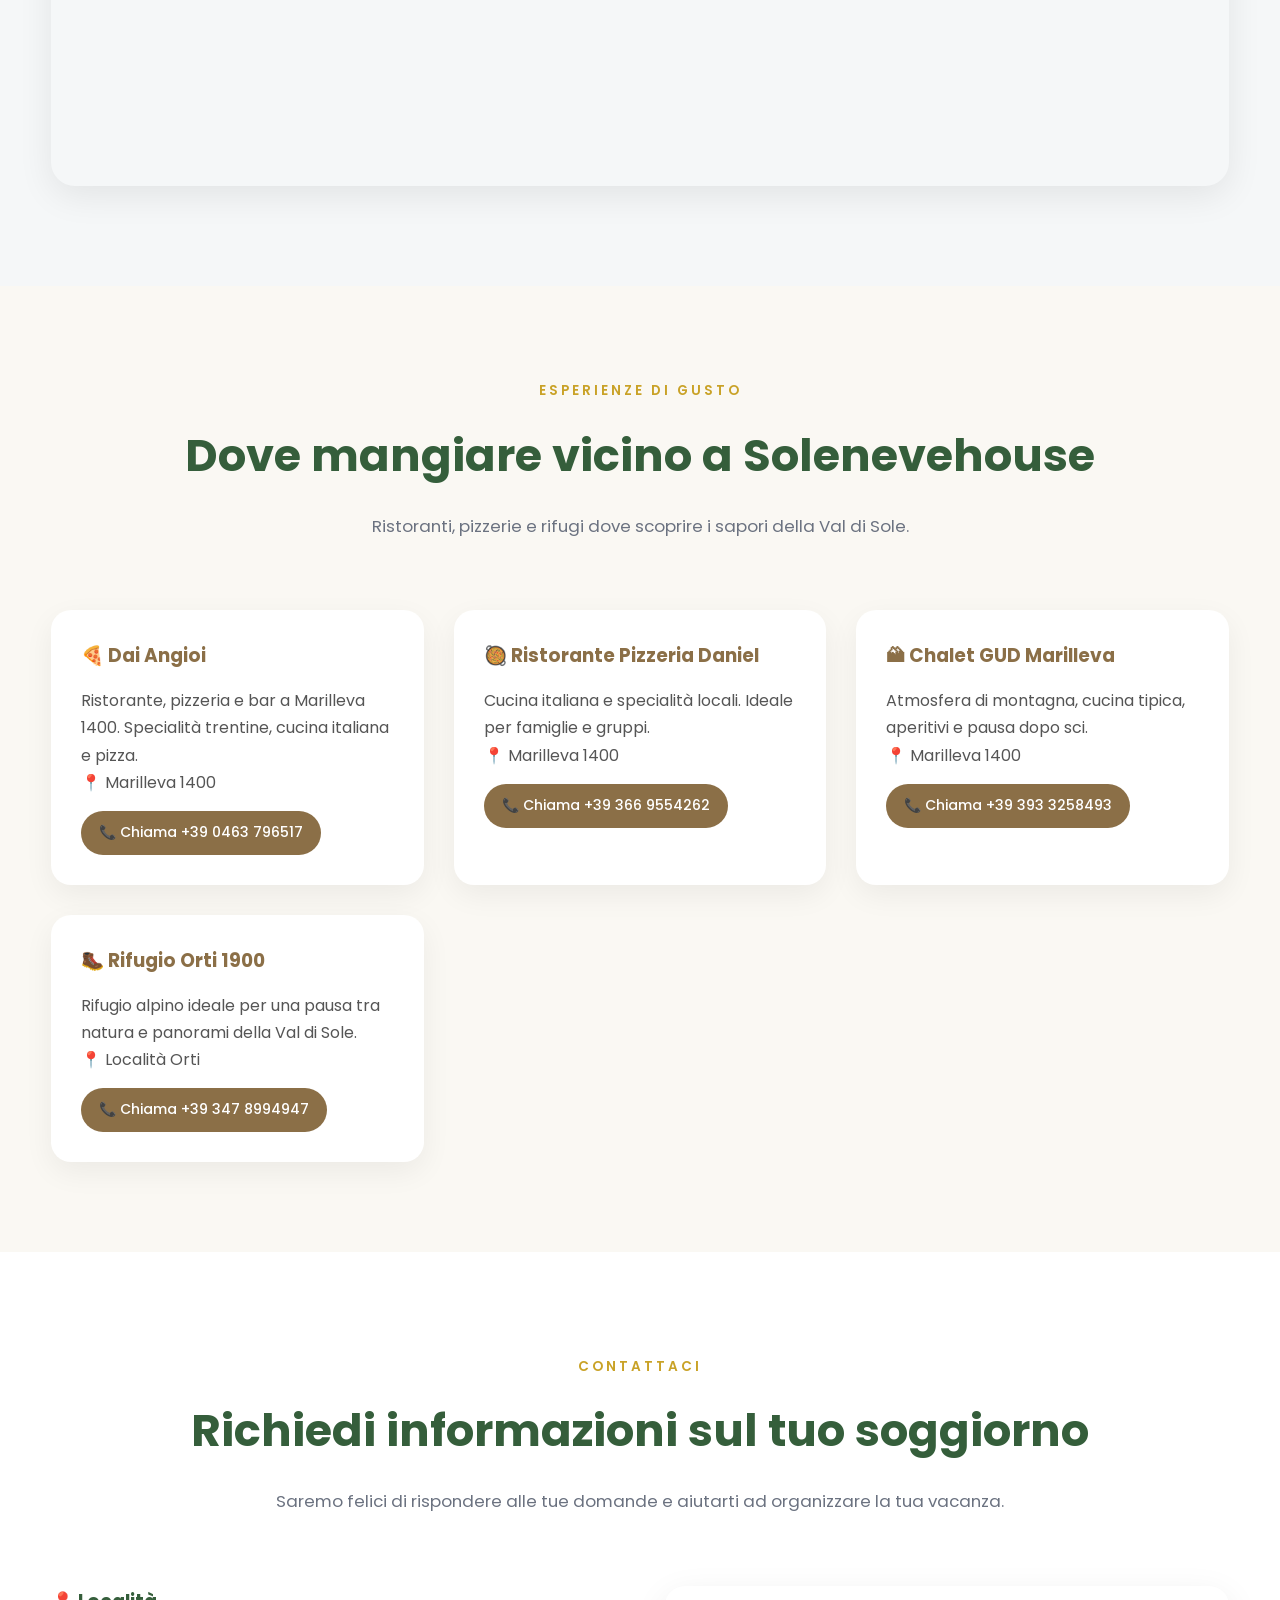
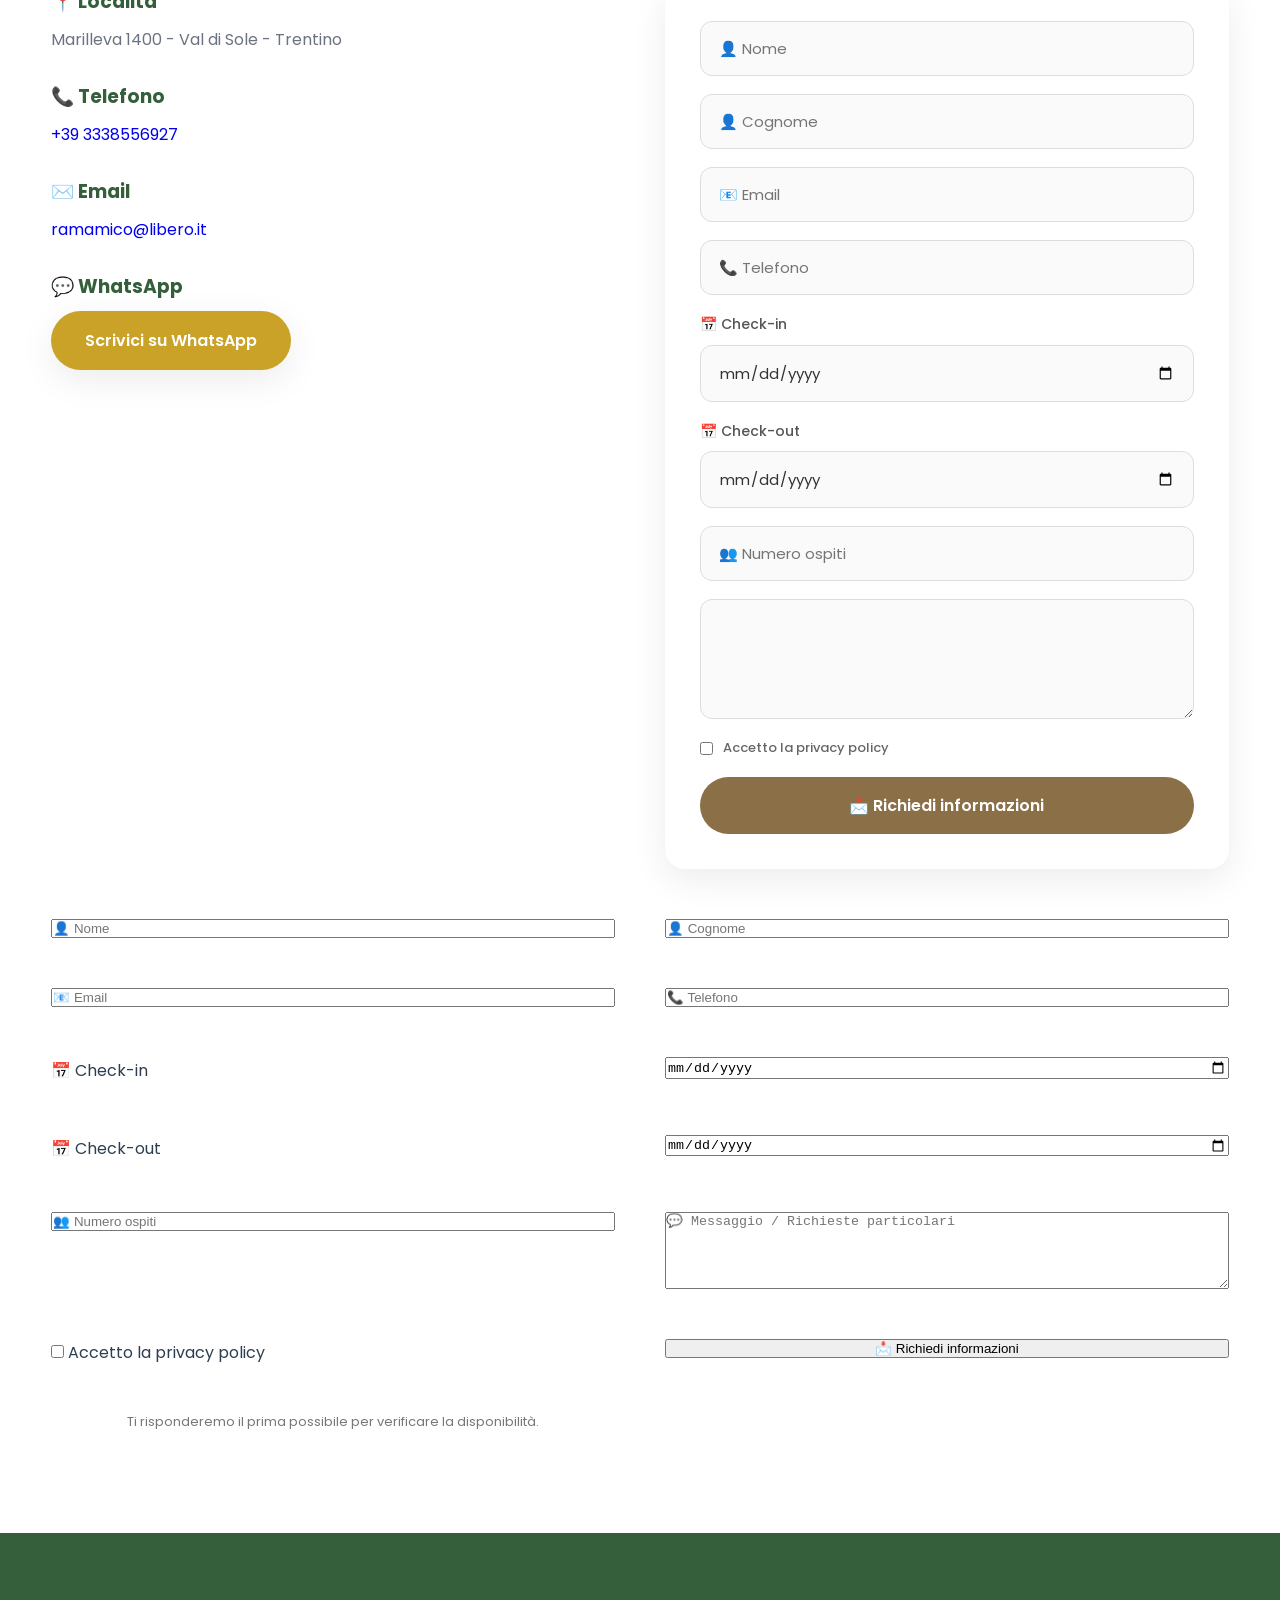
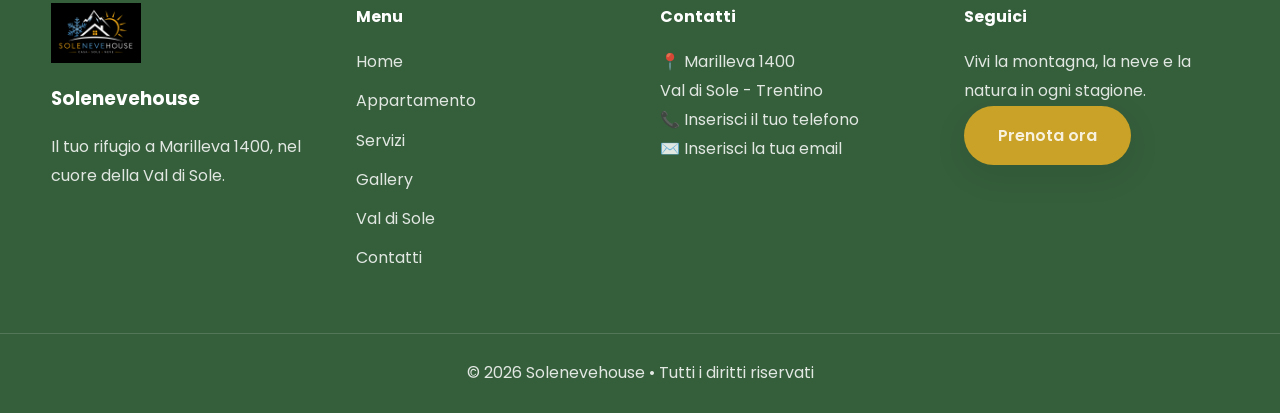
==== commit cd704be4: "Update index.html" ====
--- a/index.html
+++ b/index.html
@@ -50,7 +50,6 @@
 
 <ul>
 
-<li><a href="#home">Home</a></li>
 <li><a href="#about">Appartamento</a></li>
 <li><a href="#services">Servizi</a></li>
 <li><a href="#gallery">Gallery</a></li>
--- a/assets/css/style.css
+++ b/assets/css/style.css
@@ -108,15 +108,11 @@
 
     width:100%;
 
-    z-index:9999;
-
-    background:rgba(255,255,255,.92);
-
-    backdrop-filter:blur(18px);
-
-    border-bottom:1px solid var(--border);
-
-    transition:.35s;
+    background:#fff;
+
+    box-shadow:0 2px 15px rgba(0,0,0,.08);
+
+    z-index:1000;
 
 }
 
@@ -147,12 +143,19 @@
 }
 
 .logo img{
-
-    height:90px;
-
-    width:auto;
-
-    transition:var(--transition);
+    width: 100px;
+    height: 100px;
+}
+
+.logo h2{
+
+    font-size:20px;
+
+}
+
+.logo span{
+
+    font-size:12px;
 
 }
 
@@ -171,27 +174,13 @@
 }
 
 .logo-text h2{
-
-    font-size:2rem;
-
-    color:var(--primary);
-
-    line-height:1;
-
-    margin-bottom:6px;
-
+    font-size: 2rem;
+    margin: 0;
 }
 
 .logo-text span{
-
-    color:var(--accent);
-
-    letter-spacing:3px;
-
-    font-size:.82rem;
-
-    text-transform:uppercase;
-
+    font-size: 0.9rem;
+    letter-spacing: 3px;
 }
 
 /*==========================
@@ -202,21 +191,17 @@
 
     display:flex;
 
-    gap:36px;
-
     align-items:center;
 
+    gap:28px;
+
 }
 
 .navbar a{
 
-    color:var(--text);
-
-    font-weight:600;
-
-    transition:var(--transition);
-
-    position:relative;
+    font-size:15px;
+
+    font-weight:500;
 
 }
 
@@ -258,17 +243,21 @@
 
 .menu-toggle{
 
-    display:none;
-
-    font-size:34px;
-
-    background:none;
+    width:45px;
+
+    height:45px;
 
     border:none;
 
+    background:#8b6f47;
+
+    color:white;
+
+    border-radius:10px;
+
     cursor:pointer;
 
-    color:var(--primary);
+    font-size:22px;
 
 }
 
@@ -357,50 +346,35 @@
 
 .hero{
 
+    position: relative;
+
+    min-height: 100vh;
+
+    background: url("../images/cover.jpeg") center center/cover no-repeat;
+
+    display: flex;
+
+    align-items: center;
+
+}
+
+.hero::before{
+
+    content:"";
+
+    position:absolute;
+
+    inset:0;
+
+    background:rgba(0,0,0,.15);
+
+}
+
+.hero-content{
+
     position:relative;
 
-    display:flex;
-
-    align-items:center;
-
-    min-height:100vh;
-
-    color:#fff;
-
-    overflow:hidden;
-
-    background:url("../images/hero.jpeg") center center/cover no-repeat;
-
-}
-
-/* Velo scuro per rendere leggibile il testo */
-
-.hero::before{
-
-    content:"";
-
-    position:absolute;
-
-    inset:0;
-
-    background:linear-gradient(
-        90deg,
-        rgba(0,0,0,.55) 0%,
-        rgba(0,0,0,.30) 45%,
-        rgba(0,0,0,.08) 100%
-    );
-
-    z-index:1;
-
-}
-
-.hero-content{
-
-    position:relative;
-
     z-index:2;
-
-    max-width:680px;
 
 }
 
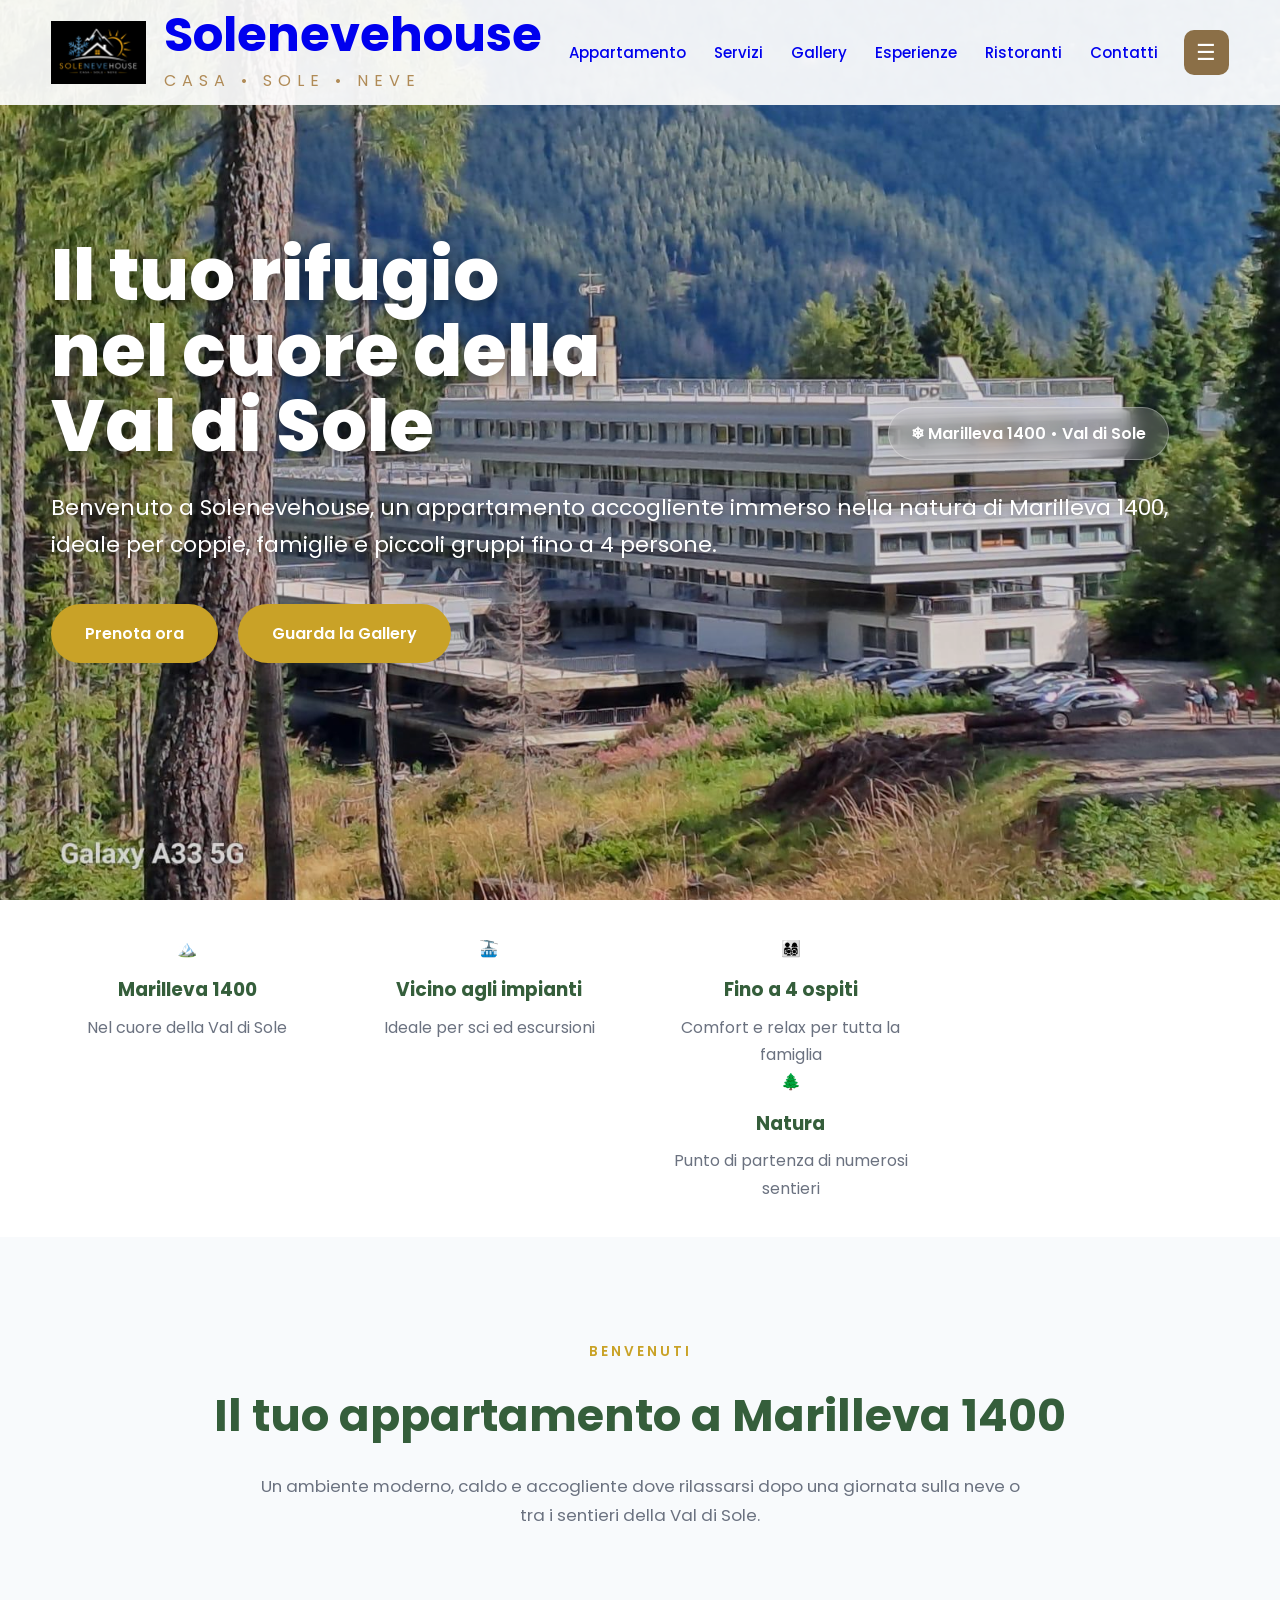
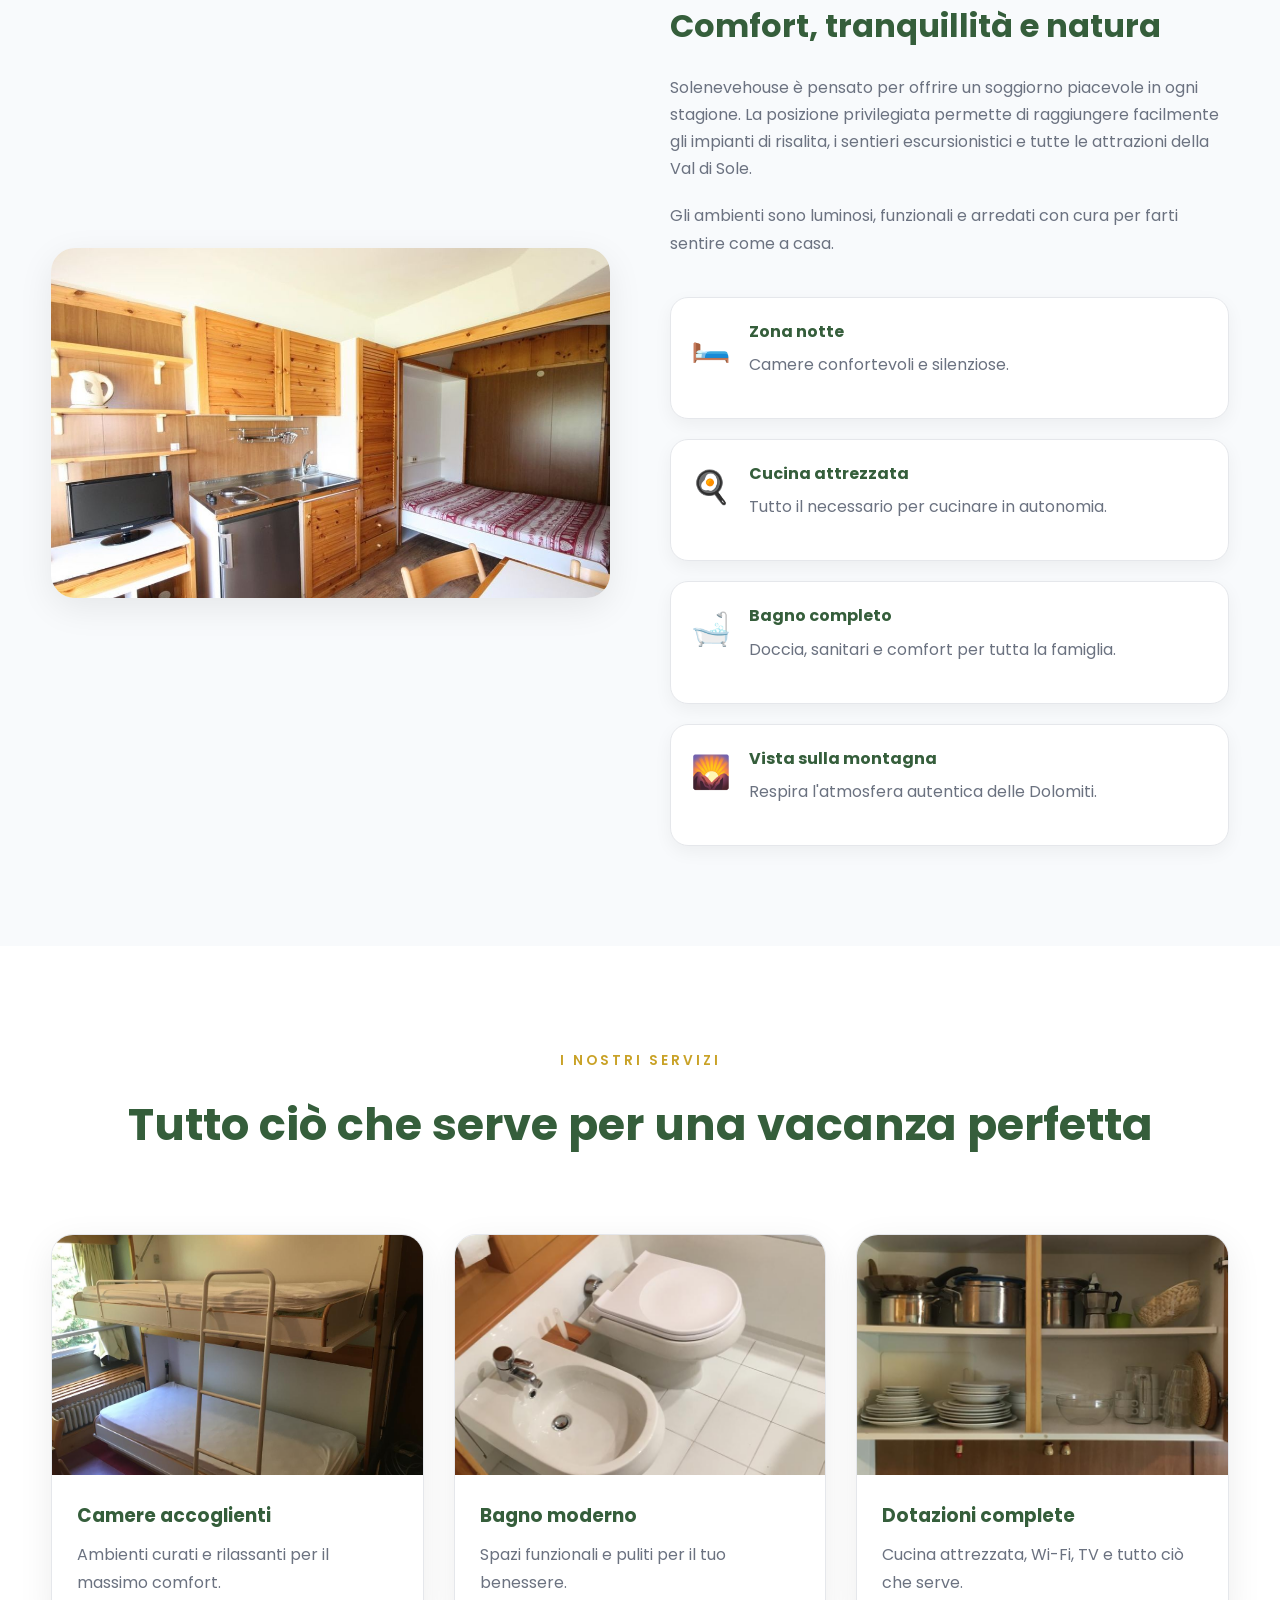
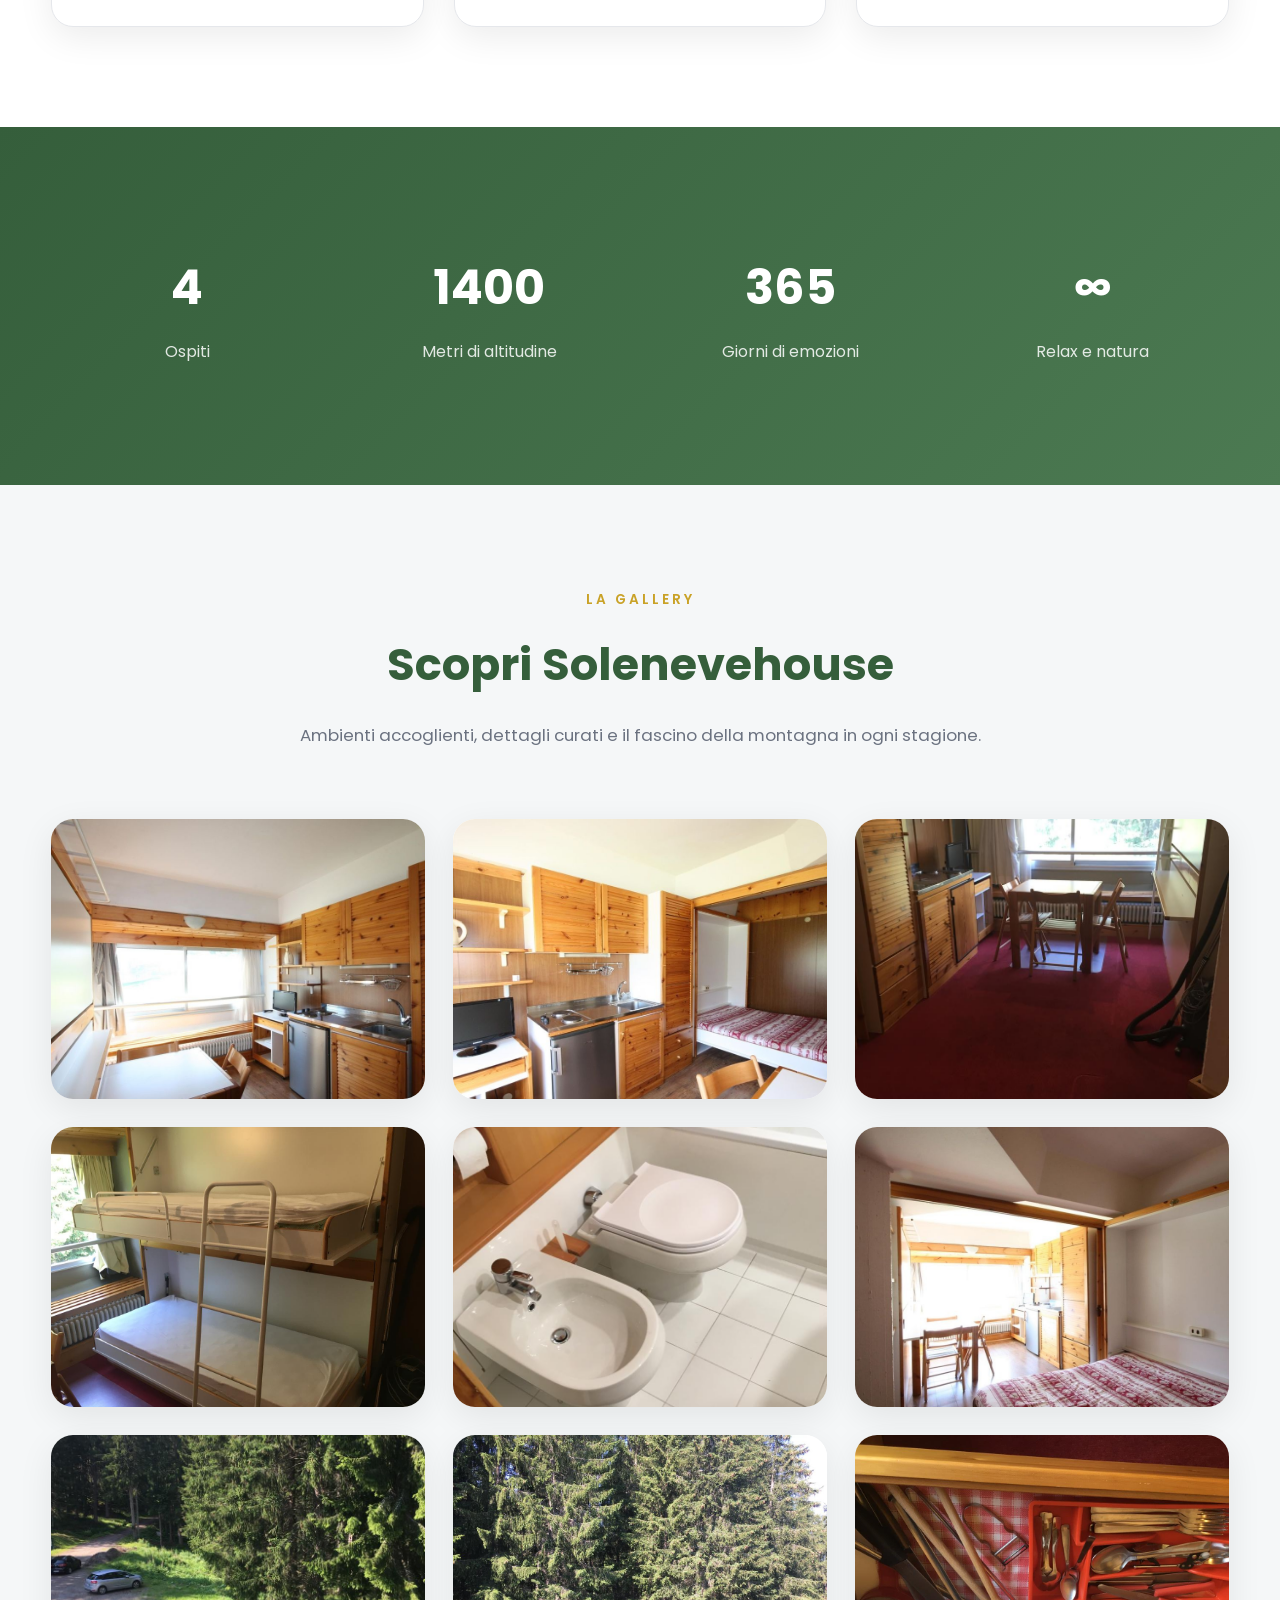
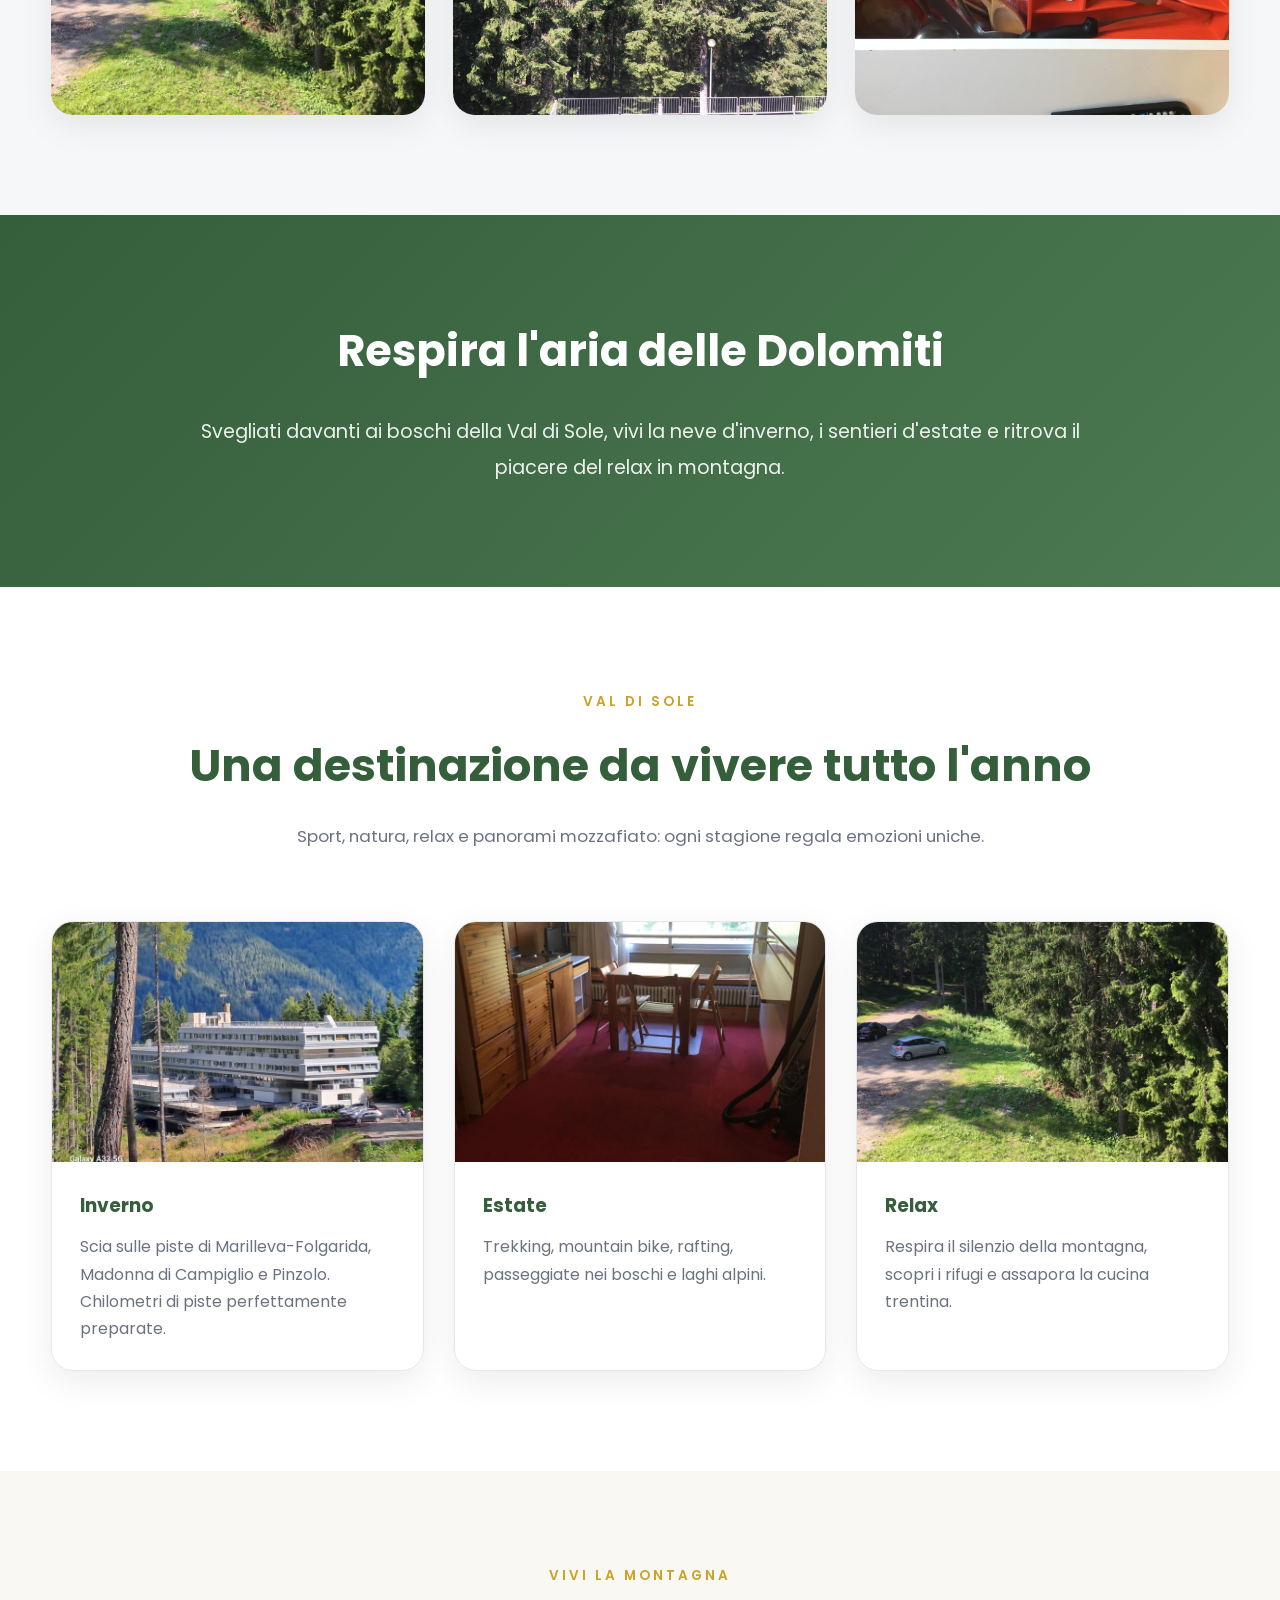
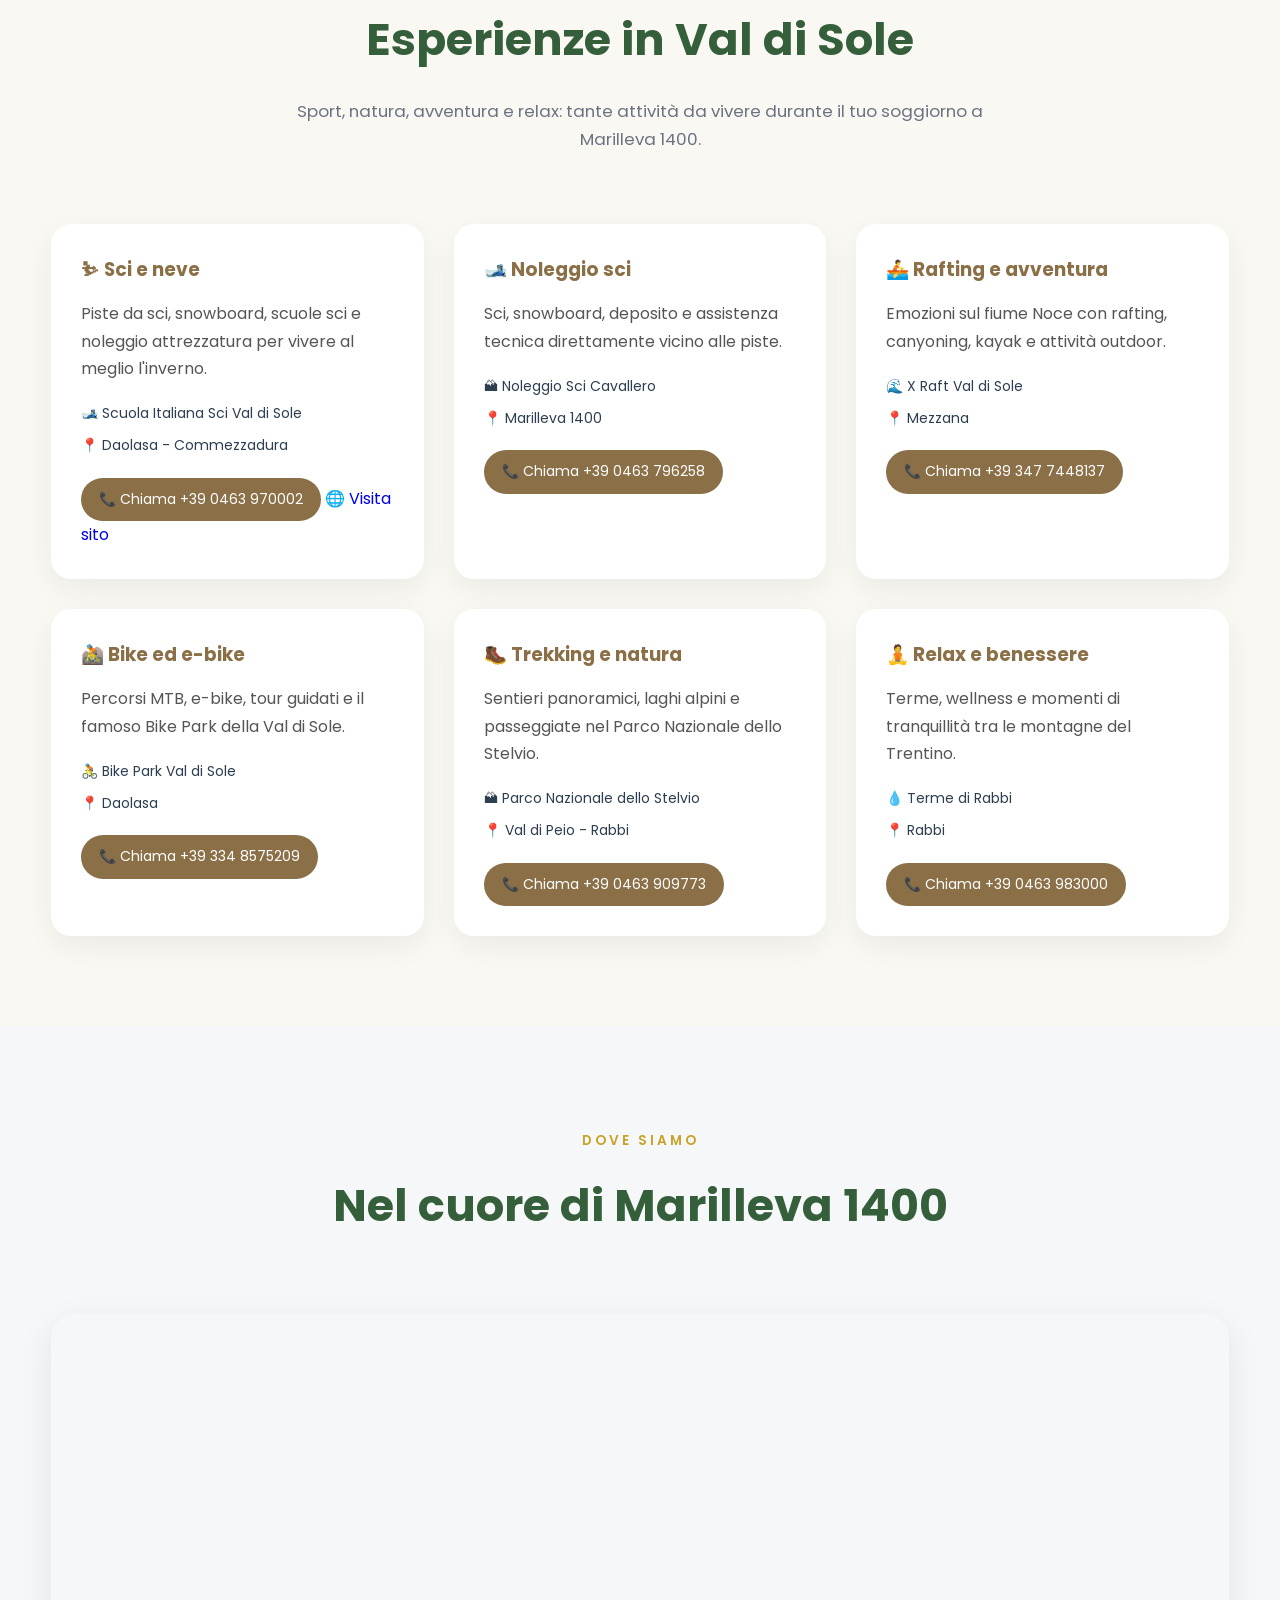
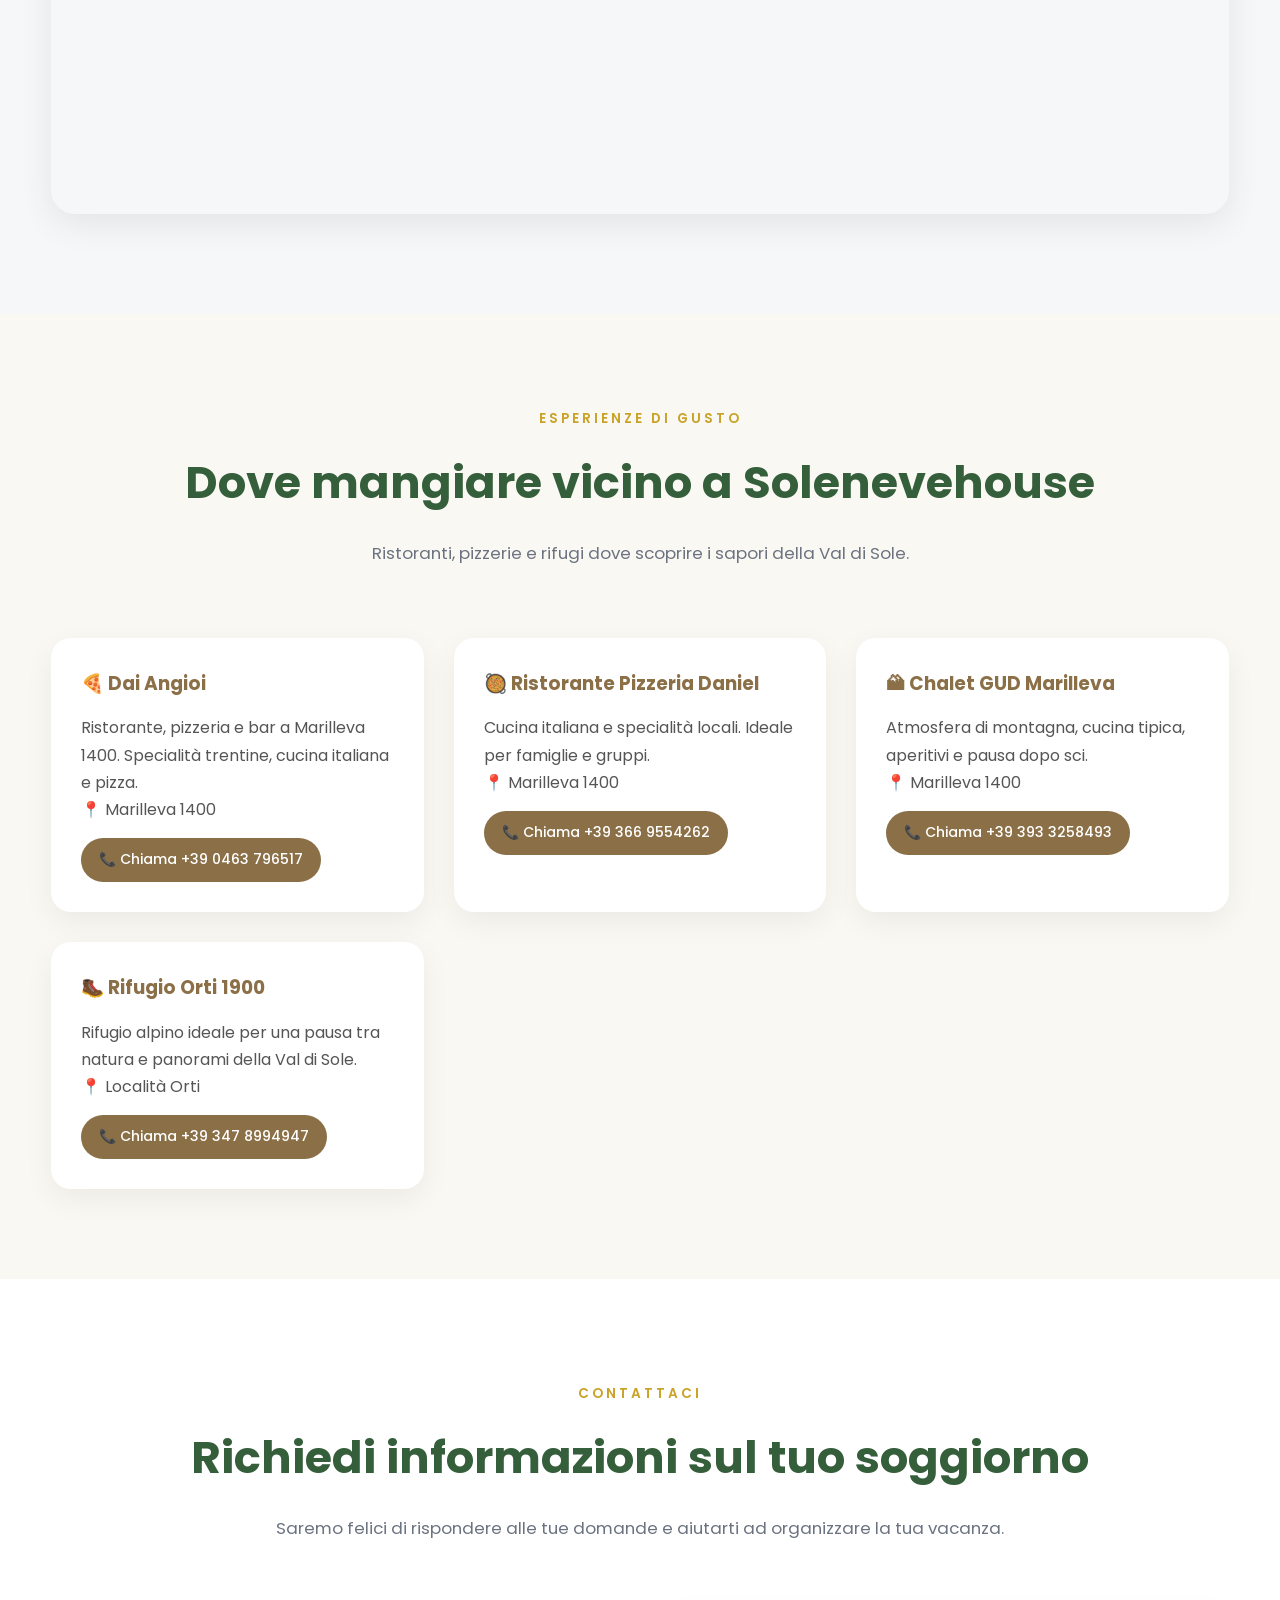
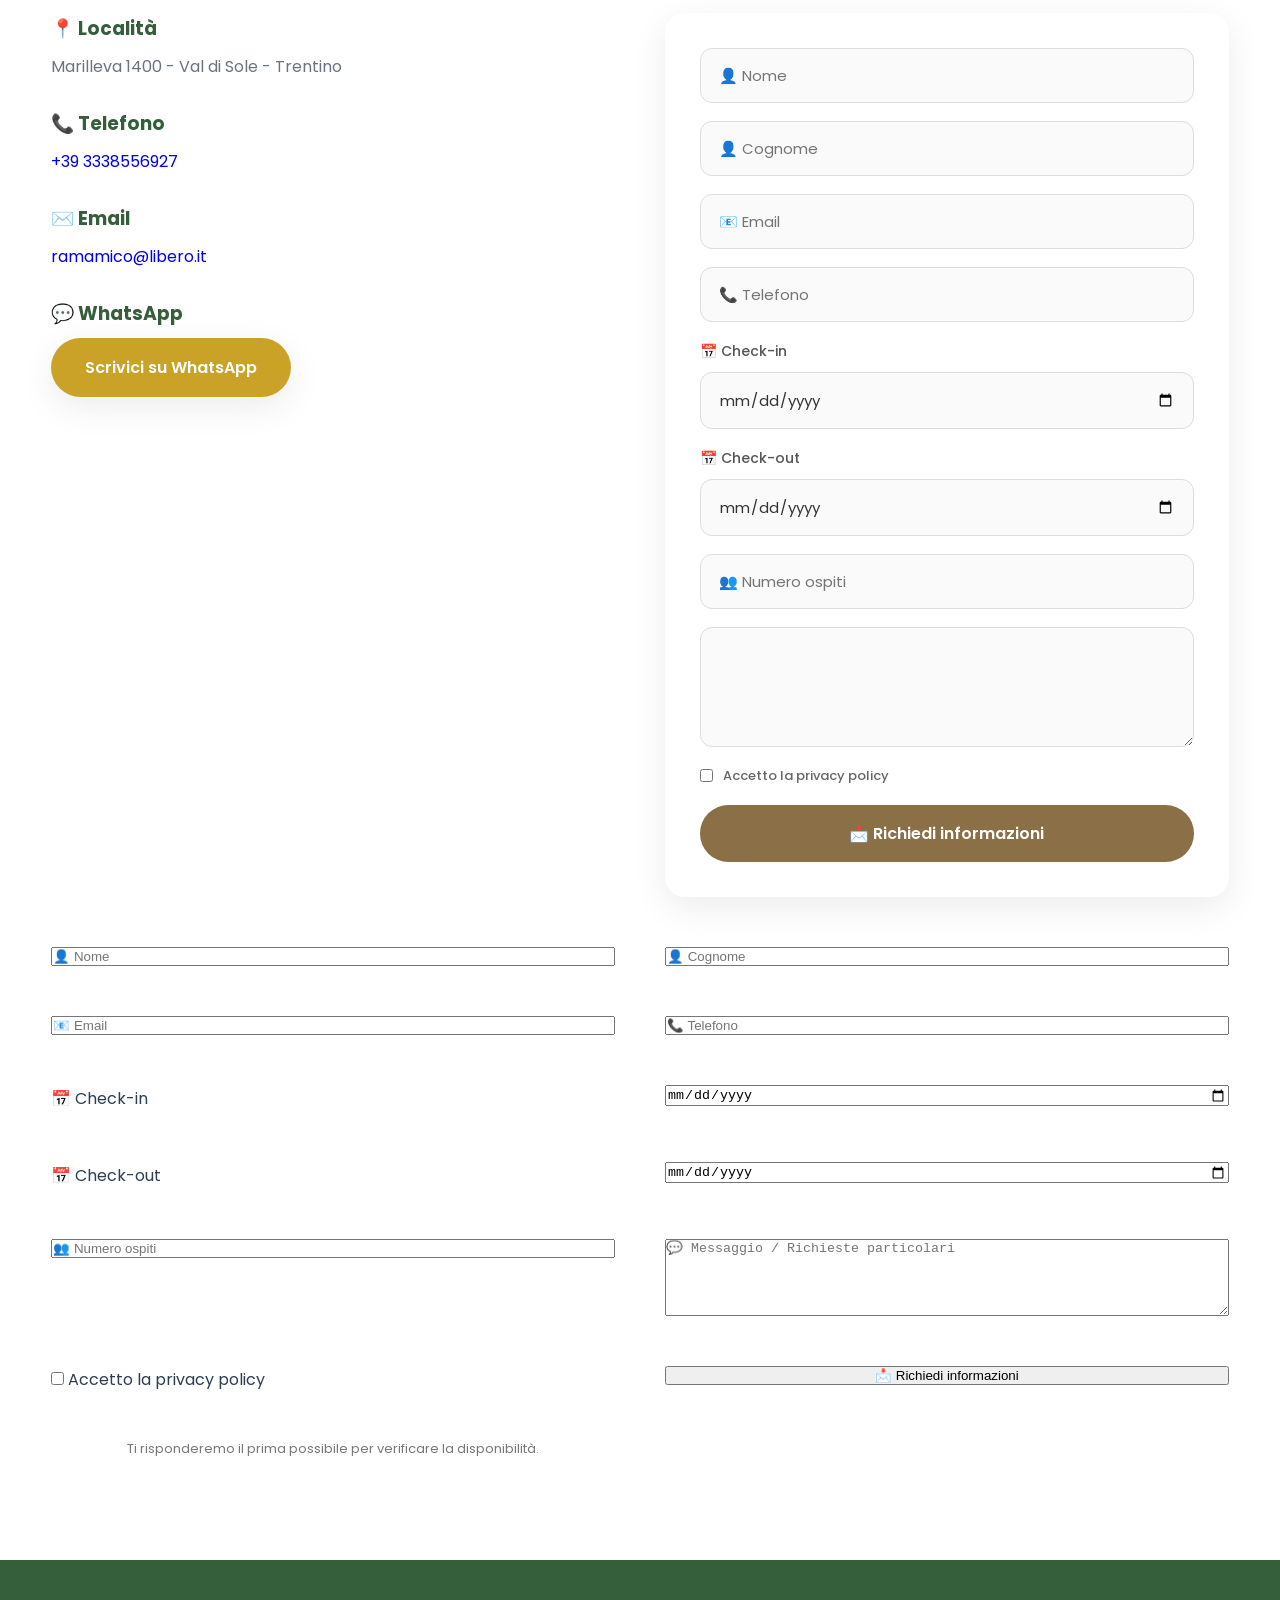
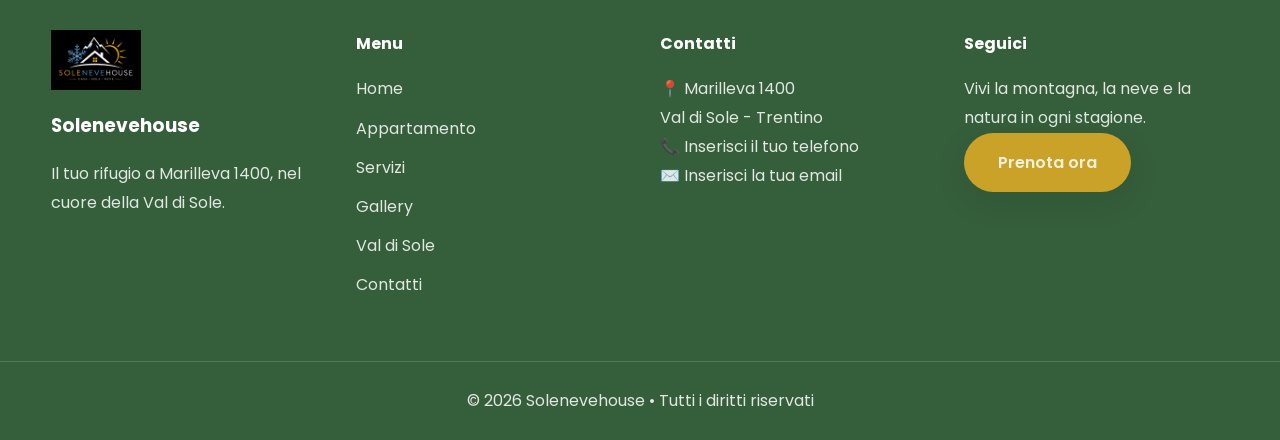
==== commit 41bf0ca6: "Update index.html" ====
--- a/index.html
+++ b/index.html
@@ -610,7 +610,14 @@
 <a href="tel:+390463970002" class="activity-phone">
 📞 Chiama +39 0463 970002
 </a>
-
+    
+<a href="https://www.scuolasci.it/" 
+   target="_blank" 
+   class="activity-site">
+   🌐 Visita sito
+</a>
+
+    
 </div>
 
 
--- a/assets/css/style.css
+++ b/assets/css/style.css
@@ -124,7 +124,7 @@
 
     align-items:center;
 
-    min-height:92px;
+    min-height:105px;
 
 }
 
@@ -133,54 +133,32 @@
 ==========================*/
 
 .logo{
-
     display:flex;
-
     align-items:center;
-
     gap:18px;
-
+    text-decoration:none;
 }
 
 .logo img{
-    width: 100px;
-    height: 100px;
-}
-
-.logo h2{
-
-    font-size:20px;
-
-}
-
-.logo span{
-
-    font-size:12px;
-
-}
-
-.logo img:hover{
-
-    transform:scale(1.05);
-
-}
-
-.logo-text{
-
-    display:flex;
-
-    flex-direction:column;
-
+    width:95px;
+    height:95px;
+    object-fit:contain;
 }
 
 .logo-text h2{
-    font-size: 2rem;
-    margin: 0;
+    font-size:3rem;
+    font-weight:700;
+    margin:0;
+    line-height:1;
 }
 
 .logo-text span{
-    font-size: 0.9rem;
-    letter-spacing: 3px;
+    display:block;
+    margin-top:8px;
+    font-size:1rem;
+    letter-spacing:6px;
+    color:#b08b57;
+    text-transform:uppercase;
 }
 
 /*==========================
@@ -380,15 +358,27 @@
 
 .hero-location{
 
-    display:inline-block;
-
-    margin-bottom:20px;
-
-    color:#49b8ff;
-
-    font-size:18px;
+    position:absolute;
+
+    top:170px;
+
+    right:60px;
+
+    background:rgba(255,255,255,.15);
+
+    backdrop-filter:blur(10px);
+
+    color:#fff;
+
+    padding:12px 22px;
+
+    border-radius:30px;
+
+    font-size:1rem;
 
     font-weight:600;
+
+    border:1px solid rgba(255,255,255,.3);
 
 }
 
